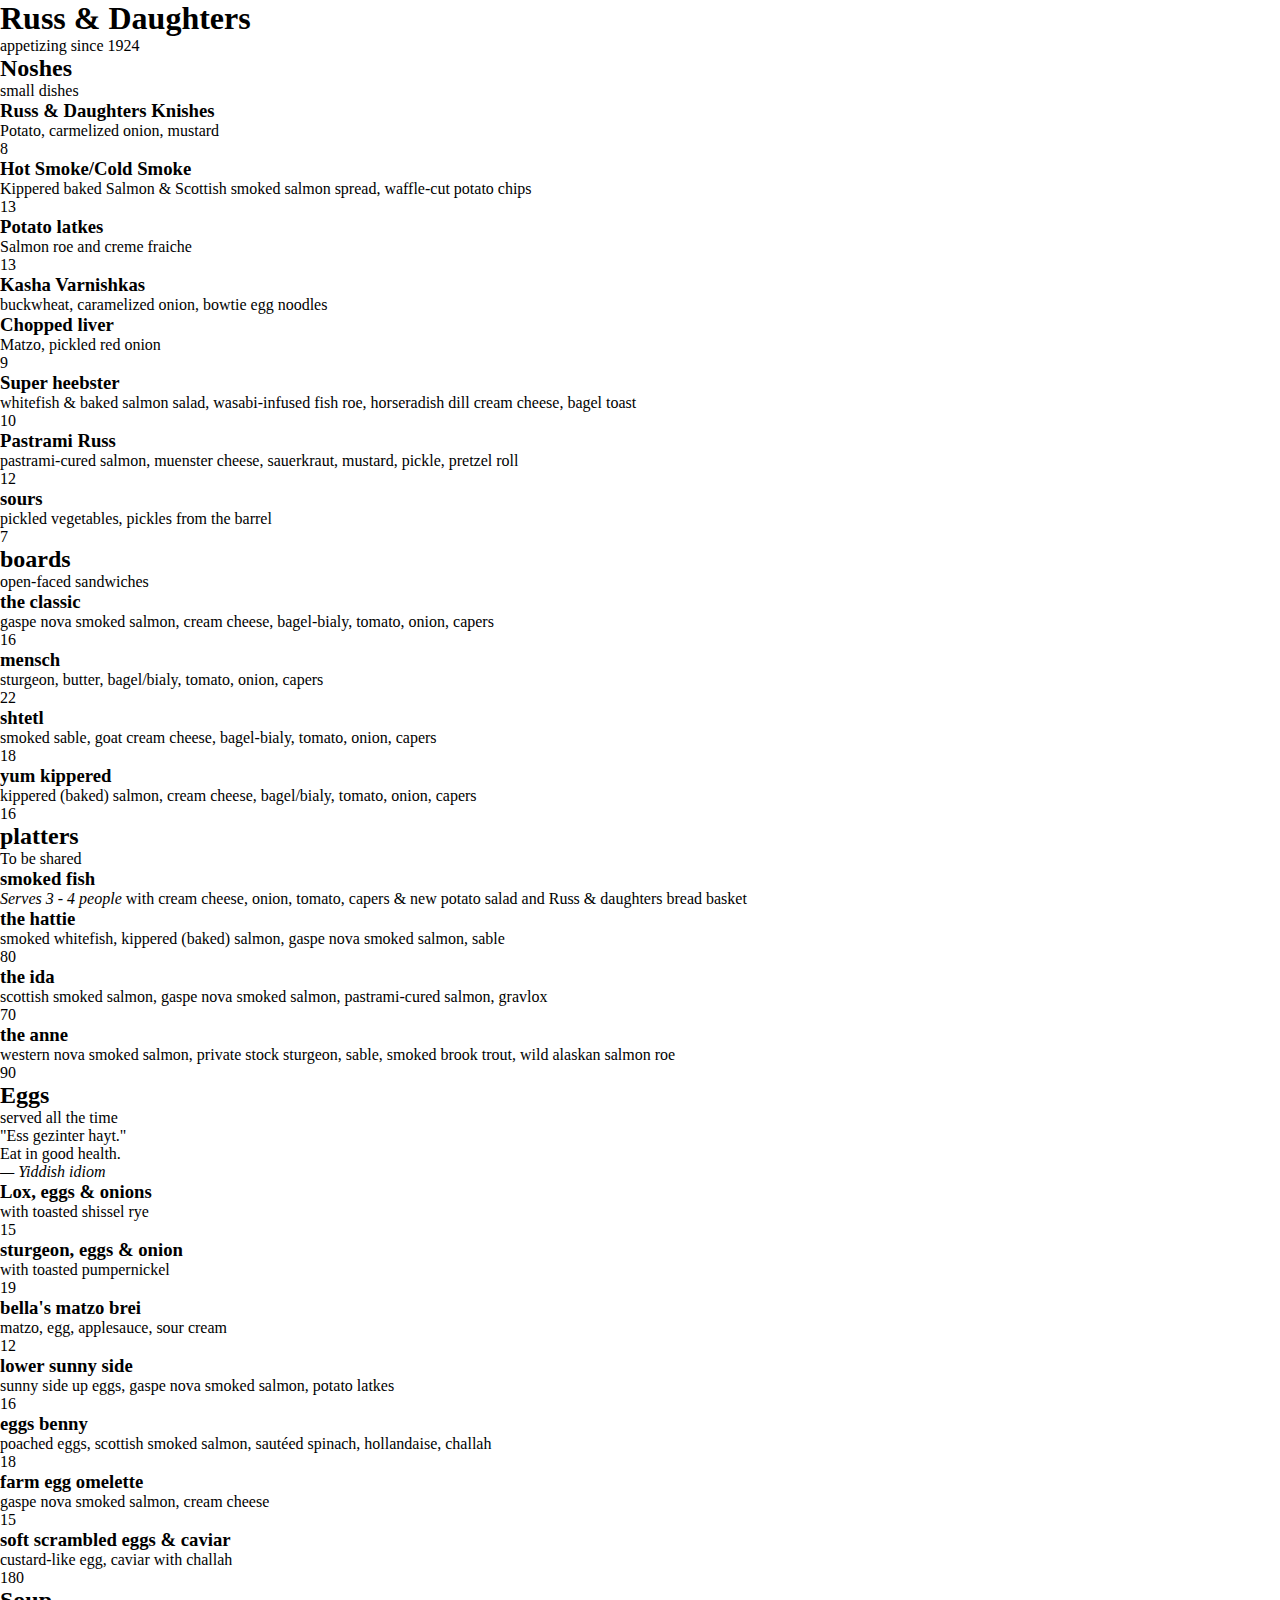
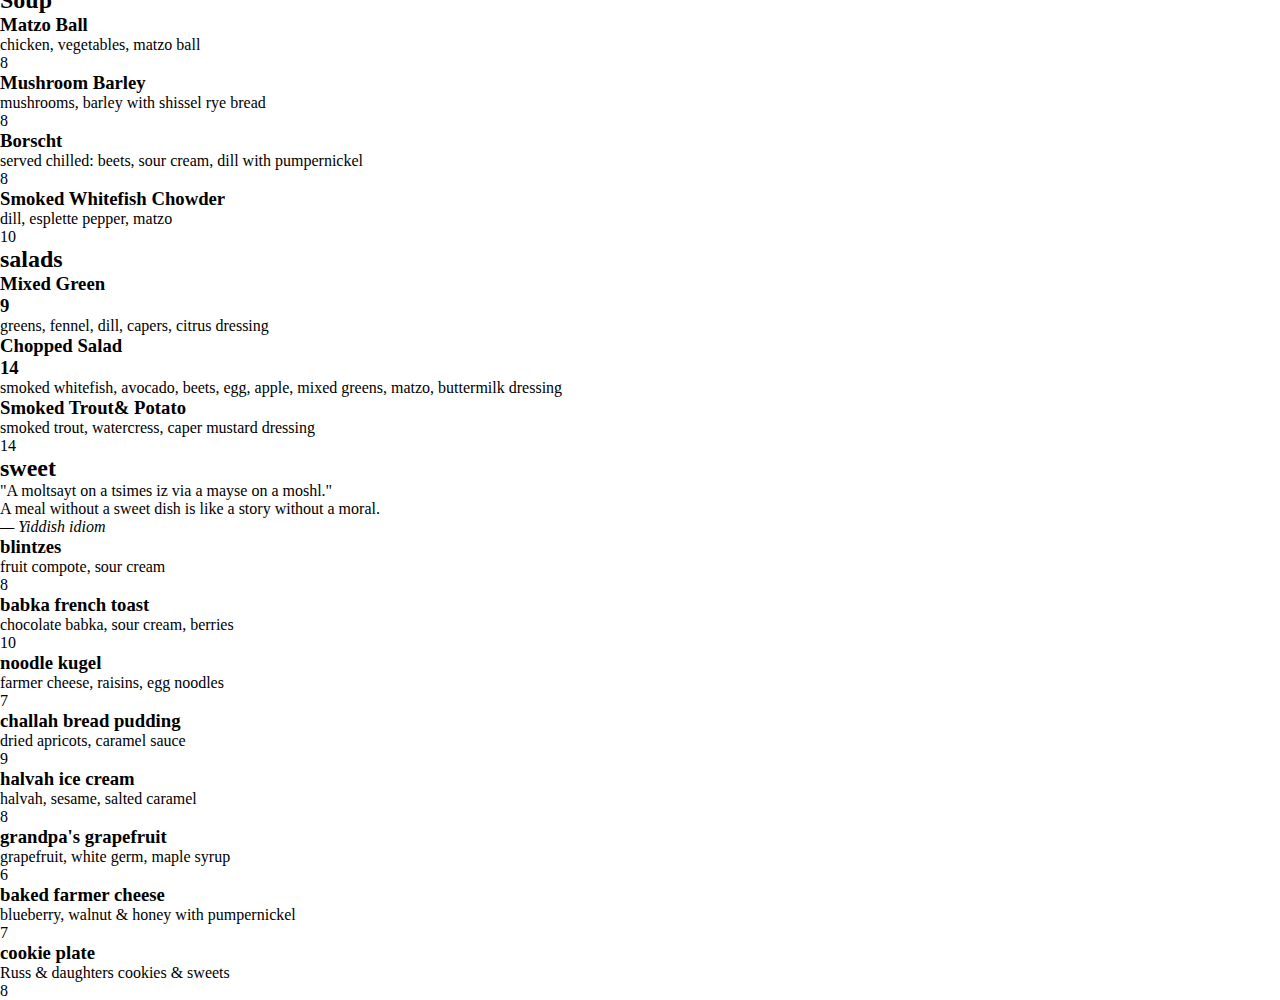
==== menu.html @ 0f9d90a4 "eindopdracht - startingpoint" ====
<!DOCTYPE html>
<html>
<head>
	<meta charset="utf-8" />
	<title>Russ Daughters - Menu</title>
	<meta name="viewport" content="width=device-width, initial-scale=1">
	<!-- SUGGESTIONS FOR STYLING
	https://duckduckgo.com/?q=beautiful+restaurant+menus&t=ffab&iax=images&ia=images
	-->
	<link rel="stylesheet" href="style.css">
</head>
<body>

<header>
	<h1><span>Russ</span> <span>&</span> <span>Daughters</span></h1>
  <p>appetizing since 1924</p>
  
</header>

<main>

<section>
	<header>
		<h2>Noshes</h2>
		<p>small dishes</p>
	</header>

	<article>
		<h3>Russ &amp;  Daughters Knishes</h3>
		<p>Potato, carmelized onion, mustard</p>
		<div>8</div> <!-- price -->
	</article>

	<article>
		<h3>Hot Smoke/Cold Smoke</h3>
		<p>Kippered baked Salmon &amp; Scottish smoked salmon spread, waffle-cut potato chips</p>
		<div>13</div>
	</article>

	<article>
		<h3>Potato latkes</h3>
		<p>Salmon roe and creme fraiche</p>
		<div>13</div>
	</article>

	<article>
		<h3>Kasha Varnishkas</h3>
		<p>buckwheat, caramelized onion, bowtie egg noodles</p>
	</article>

	<article>
		<h3>Chopped liver</h3>
		<p>Matzo, pickled red onion</p>
		<div>9</div>
	</article>

	<article>
		<h3>Super heebster</h3>
		<p>whitefish &amp; baked salmon salad, wasabi-infused fish roe, horseradish dill cream cheese, bagel toast</p>
		<div>10</div>
	</article>

	<article>
		<h3>Pastrami Russ</h3>
		<p>pastrami-cured salmon, muenster cheese, sauerkraut, mustard, pickle, pretzel roll</p>
		<div>12</div>
	</article>

	<article>
		<h3>sours</h3>
		<p>pickled vegetables, pickles from the barrel</p>
		<div>7</div>
	</article>
</section>


<section>
	<header>
		<h2>boards</h2>
		<p>open-faced sandwiches</p>
	</header>

	<article>
		<h3>the classic</h3>
		<p>gaspe nova smoked salmon, cream cheese, bagel-bialy, tomato, onion, capers</p>
		<div>16</div>
	</article>

	<article>
		<h3>mensch</h3>
		<p>sturgeon, butter, bagel/bialy, tomato, onion, capers</p>
		<div>22</div>
	</article>

	<article>
		<h3>shtetl</h3>
		<p>smoked sable, goat cream cheese, bagel-bialy, tomato, onion, capers</p>
		<div>18</div>
	</article>

	<article>
		<h3>yum kippered</h3>
		<p>kippered (baked) salmon, cream cheese, bagel/bialy, tomato, onion, capers</p>
		<div>16</div>
	</article>
</section>


<section>

	<header>
		<h2>platters</h2>
		<p>To be shared</p>
	</header>

	<article>
		<h3>smoked fish</h3>
		<p><em>Serves 3 - 4 people</em> with cream cheese, onion, tomato, capers &amp; new potato salad and Russ &amp; daughters bread basket</p>
	</article>

	<article>
		<h3>the hattie</h3>
		<p>smoked whitefish, kippered (baked) salmon, gaspe nova smoked salmon, sable</p>
		<div>80</div>
	</article>

	<article>
		<h3>the ida</h3>
		<p>scottish smoked salmon, gaspe nova smoked salmon, pastrami-cured salmon, gravlox</p>
		<div>70</div>
	</article>

	<article>
		<h3>the anne</h3>
		<p>western nova smoked salmon, private stock sturgeon, sable, smoked brook trout, wild alaskan salmon roe</p>
		<div>90</div>
	</article>

</section>


<section>

	<header>
		<h2>Eggs</h2>
		<p>served all the time</p>
	</header>

	<blockquote>
		<p>"Ess gezinter hayt."</p>
		<p>Eat in good health.</p>
		<cite>— Yiddish idiom</cite>
	</blockquote>

	<article>
		<h3>Lox, eggs &amp; onions</h3>
		<p>with toasted shissel rye</p>
		<div>15</div>
	</article>

	<article>
		<h3>sturgeon, eggs &amp; onion</h3>
		<p>with toasted pumpernickel</p>
		<div>19</div>
	</article>

	<article>
		<h3>bella's matzo brei</h3>
		<p>matzo, egg, applesauce, sour cream</p>
		<div>12</div>
	</article>

	<article>
		<h3>lower sunny side</h3>
		<p>sunny side up eggs, gaspe nova smoked salmon, potato latkes</p>
		<div>16</div>
	</article>

	<article>
		<h3>eggs benny</h3>
		<p>poached eggs, scottish smoked salmon, sautéed spinach, hollandaise, challah</p>
		<div>18</div>
	</article>

	<article>
		<h3>farm egg omelette</h3>
		<p>gaspe nova smoked salmon, cream cheese</p>
		<div>15</div>
	</article>

	<article>
		<h3>soft scrambled eggs &amp; caviar</h3>
		<p>custard-like egg, caviar with challah</p>
		<div>180</div>
	</article>

</section>


<section>
	<h2>Soup</h2>

	<article>
		<h3>Matzo Ball</h3>
		<p>chicken, vegetables, matzo ball</p>
		<div>8</div>
	</article>

	<article>
		<h3>Mushroom Barley</h3>
		<p>mushrooms, barley with shissel rye bread</p>
		<div>8</div>
	</article>

	<article>
		<h3>Borscht</h3>
		<p>served chilled: beets, sour cream, dill with pumpernickel</p>
		<div>8</div>
	</article>
	
	<article>
		<h3>Smoked Whitefish Chowder</h3>
		<p>dill, esplette pepper, matzo</p>
		<div>10</div>
	</article>

</section>

	<h2>salads</h2>

	<article>
		<h3>Mixed Green<div>9</div></h3>
		<p>greens, fennel, dill, capers, citrus dressing</p>
	</article>

	<article>
		<h3>Chopped Salad<div>14</div></h3>
		<p>smoked whitefish, avocado, beets, egg, apple, mixed greens, matzo, buttermilk dressing</p>
	</article>

	<article>
		<h3>Smoked Trout& Potato</h3>
		<p>smoked trout, watercress, caper mustard dressing</p>
		<div>14</div>
	</article>

</section>


<section>
	<h2>sweet</h2>

	<blockquote>
		<p>"A moltsayt on a tsimes iz via a mayse on a moshl."</p>
		<p>A meal without a sweet dish is like a story without a moral.</p>
		<cite>— Yiddish idiom</cite>
	</blockquote>


	<article>
		<h3>blintzes</h3>
		<p>fruit compote, sour cream</p>
		<div>8</div>
	</article>

	<article>
		<h3>babka french toast</h3>
		<p>chocolate babka, sour cream, berries</p>
		<div>10</div>
	</article>

	<article>
		<h3>noodle kugel</h3>
		<p>farmer cheese, raisins, egg noodles</p>
		<div>7</div>
	</article>

	<article>
		<h3>challah bread pudding</h3>
		<p>dried apricots, caramel sauce</p>
		<div>9</div>
	</article>

	<article>
		<h3>halvah ice cream</h3>
		<p>halvah, sesame, salted caramel</p>
		<div>8</div>
	</article>

	<article>
		<h3>grandpa's grapefruit</h3>
		<p>grapefruit, white germ, maple syrup</p>
		<div>6</div>
	</article>

	<article>
		<h3>baked farmer cheese</h3>
		<p>blueberry, walnut &amp; honey with pumpernickel</p>
		<div>7</div>
	</article>

	<article>
		<h3>cookie plate</h3>
		<p>Russ &amp; daughters cookies &amp; sweets</p>
		<div>8</div>
	</article>

</section>

</main>

<!-- HTML taken and adjusted from https://codepen.io/julesforrest/pen/VqXvgQ -->

</body>
</html>
---- style.css ----
*{
    margin: 0;
}
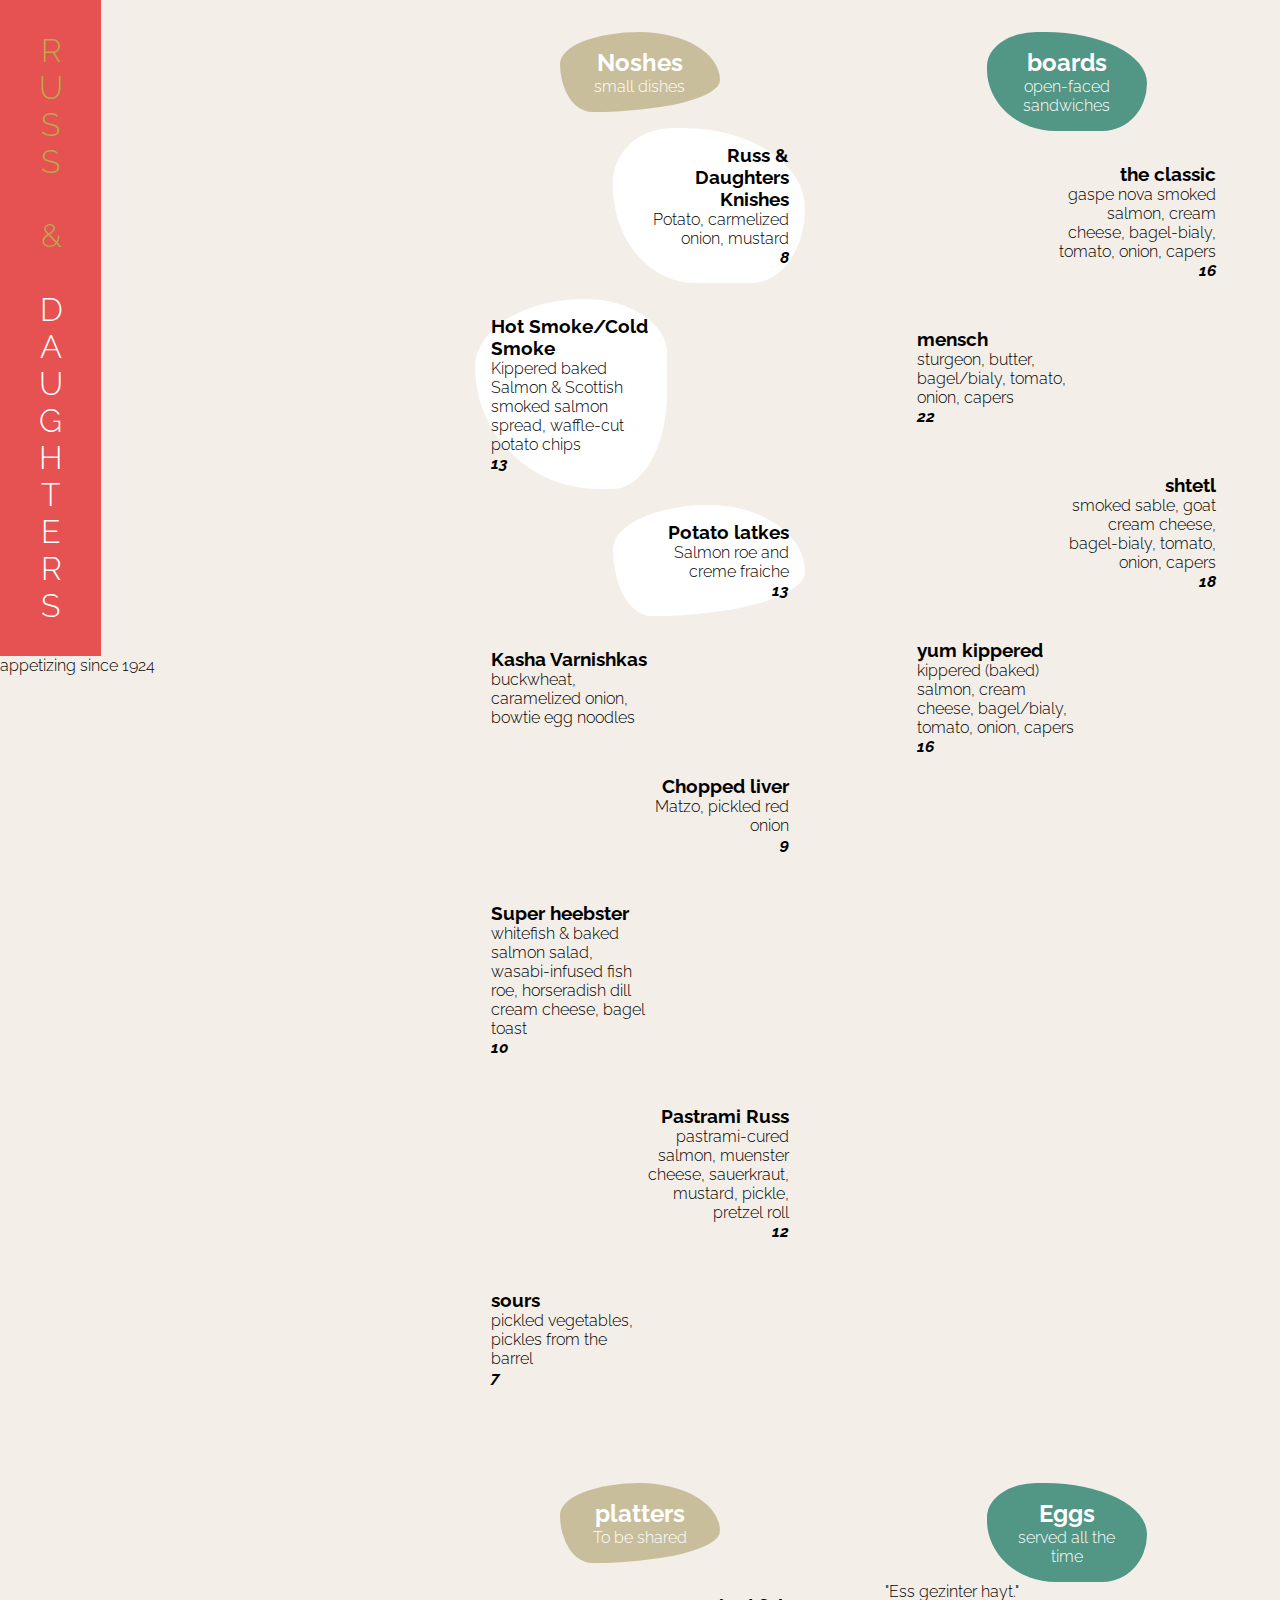
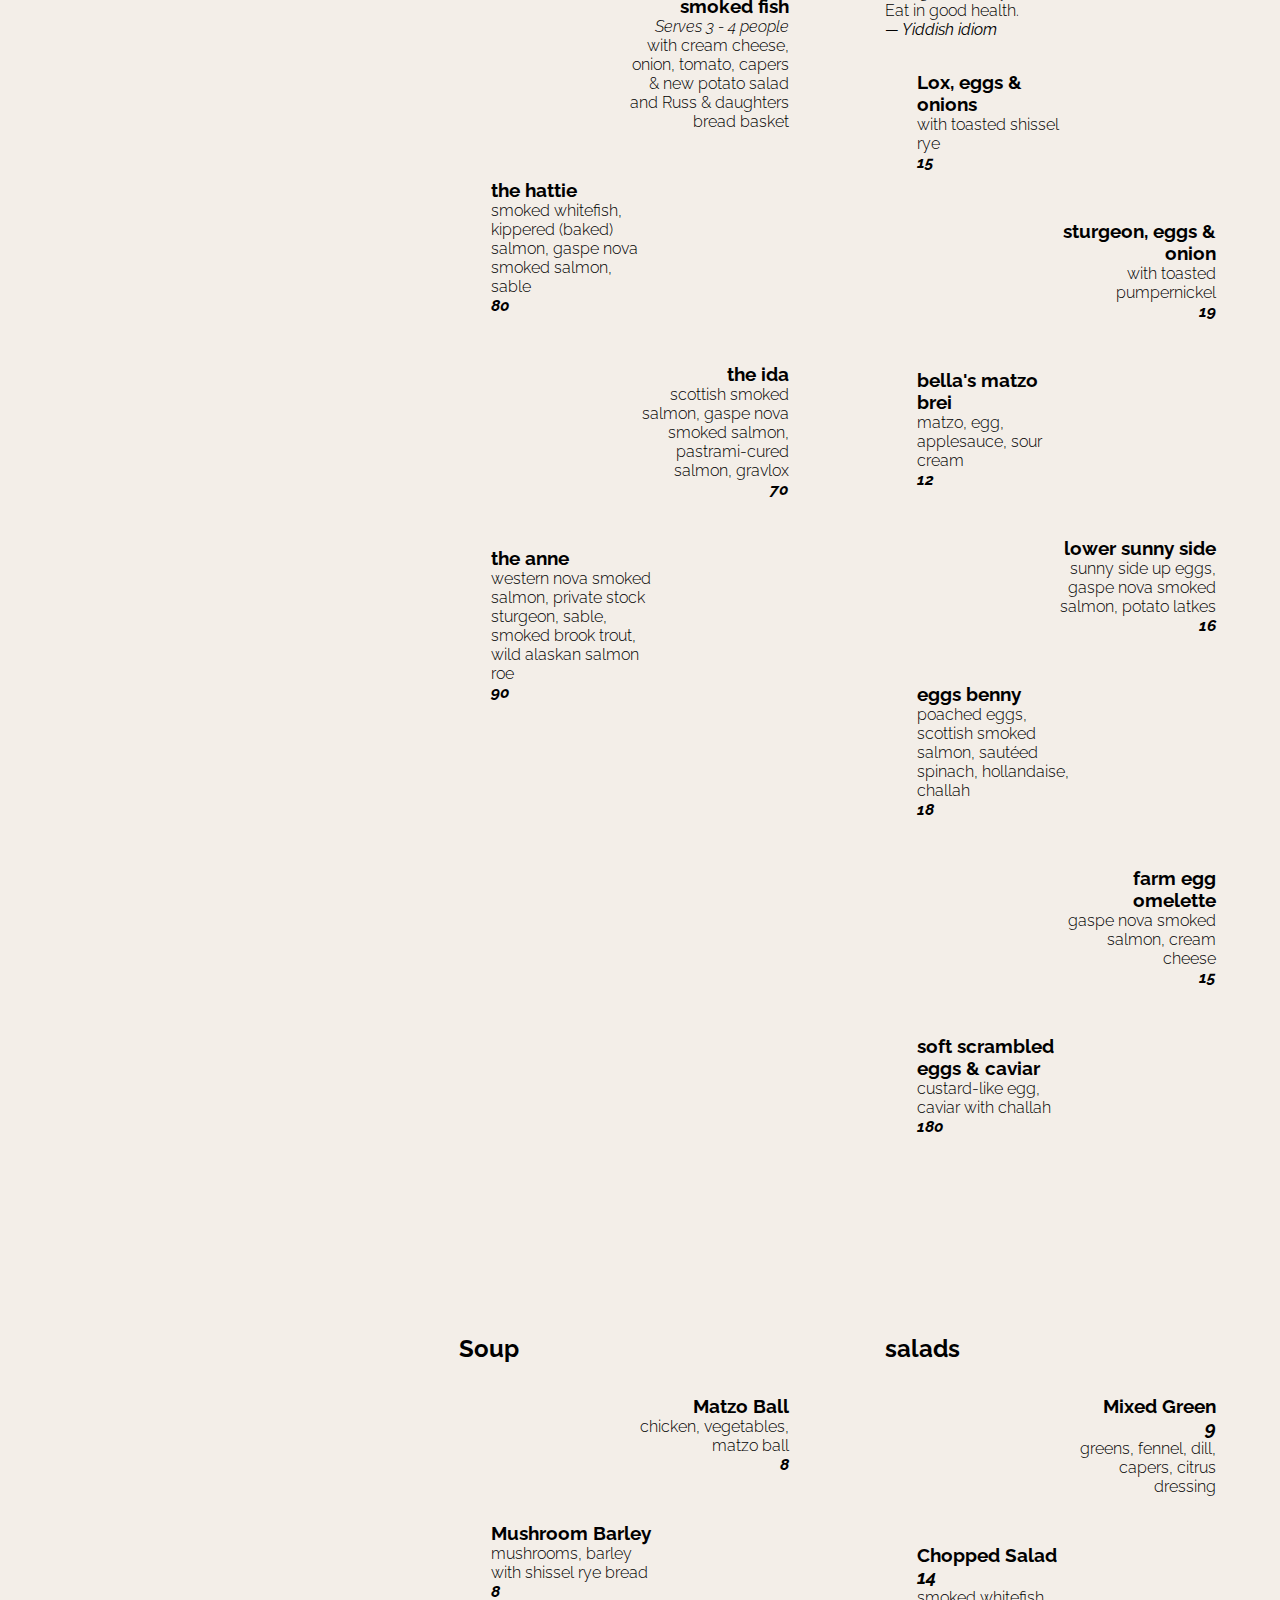
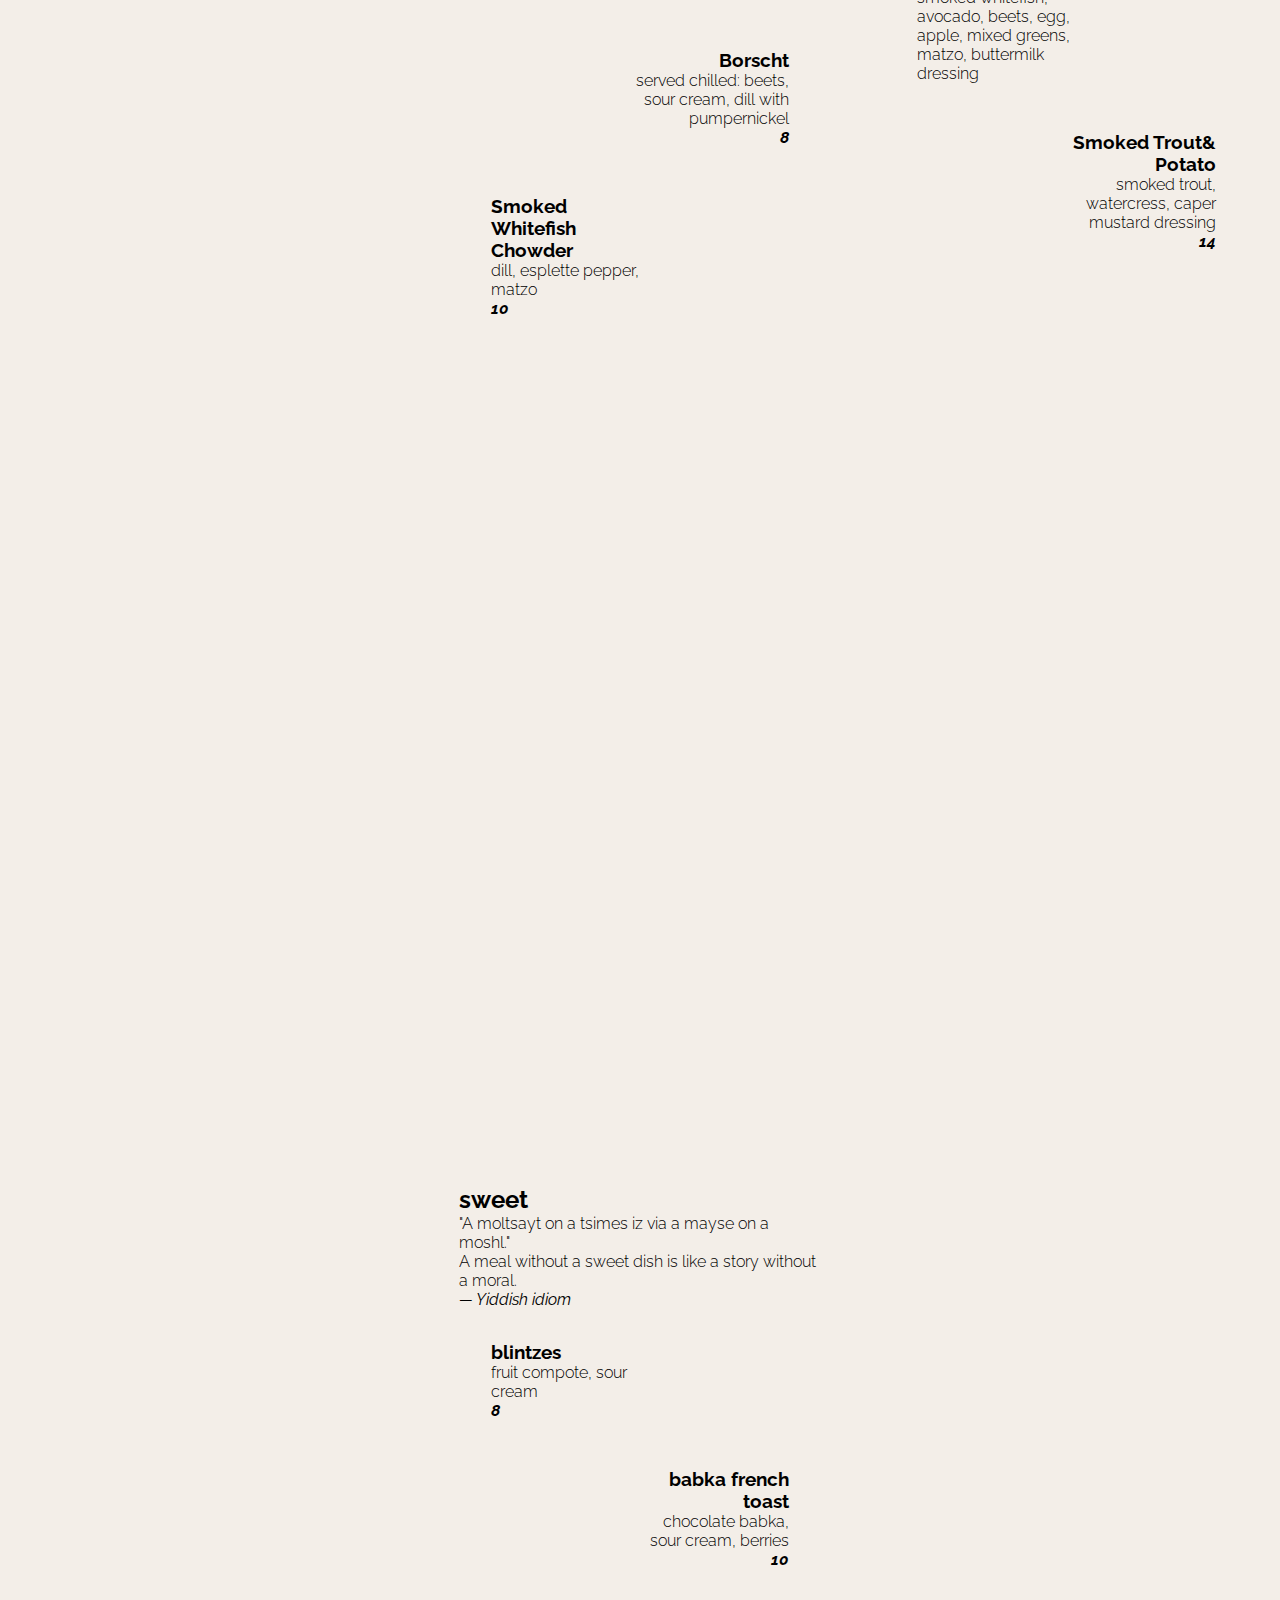
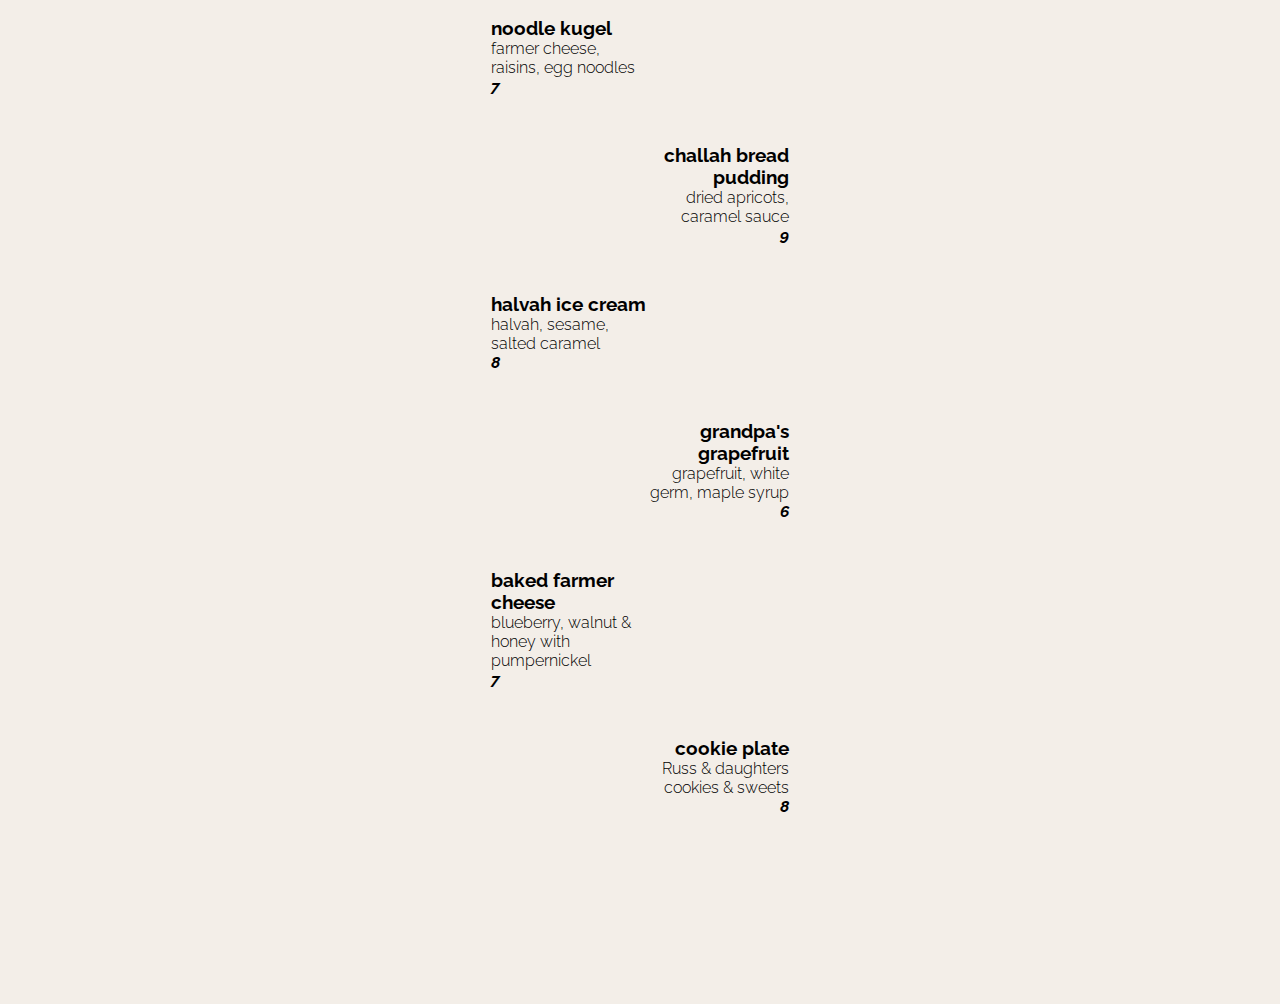
==== commit 6d863cd3: "blobs" ====
--- a/menu.html
+++ b/menu.html
@@ -8,16 +8,16 @@
 	https://duckduckgo.com/?q=beautiful+restaurant+menus&t=ffab&iax=images&ia=images
 	-->
 	<link rel="stylesheet" href="style.css">
+	<link rel="preconnect" href="https://fonts.gstatic.com">
+	<link href="https://fonts.googleapis.com/css2?family=Raleway:ital,wght@0,300;0,400;0,600;1,300&display=swap" rel="stylesheet">	
 </head>
 <body>
 
-<header>
-	<h1><span>Russ</span> <span>&</span> <span>Daughters</span></h1>
-  <p>appetizing since 1924</p>
-  
-</header>
-
-<main>
+	<header>
+		<h1><span>Russ</span> <span>&</span> <span>Daughters</span></h1>
+		  <p>appetizing since 1924</p>
+	  
+	</header>
 
 <section>
 	<header>
@@ -226,6 +226,7 @@
 
 </section>
 
+<section>
 	<h2>salads</h2>
 
 	<article>
@@ -307,8 +308,6 @@
 
 </section>
 
-</main>
-
 <!-- HTML taken and adjusted from https://codepen.io/julesforrest/pen/VqXvgQ -->
 
 </body>
--- a/style.css
+++ b/style.css
@@ -1,3 +1,135 @@
+
 *{
     margin: 0;
-}+}
+
+/* --------- FONTS, TEXT --------- */
+
+body{
+    font-family: 'Raleway', sans-serif;
+    background-color: rgb(243, 238, 232);
+    /* margin: 1em;
+    border: 1px solid rgb(105, 92, 75); */
+    position: relative;
+}
+
+h1 {
+    text-transform: uppercase;
+    background-color: rgb(230, 81, 81);
+    /* source: https://developer.mozilla.org/en-US/docs/Web/CSS/text-orientation*/
+    writing-mode: vertical-lr; /* */
+    text-orientation: upright;
+    padding: 1em;
+    color: white;
+    font-weight: 300;
+}
+
+header h1 span:not(:nth-child(3)){
+    color: rgb(185, 169, 75);
+}
+
+p, div{
+    font-weight: 300;
+}
+
+div{
+    font-style: italic;
+    font-weight: 700;
+}
+
+/* --------- LAYOUT --------- */
+
+/* grid */
+body{
+ display: grid;
+grid-template-columns: repeat(3, 1fr);
+grid-template-rows: repeat(4, 1fr);
+}
+
+body header{
+    grid-area: span 4;
+    /* grid-column-start: 2; */
+}
+
+article{
+    width: 10em;
+    margin: 1em;
+    padding: 1em;
+}
+
+section{
+    margin: 2em;
+    position: relative;
+}
+
+section article {
+    margin: 2em;
+    text-align: right;
+    margin: 1em 1em 1em auto;
+}
+
+section article:nth-child(odd){
+    text-align: left;
+    margin: 1em
+}
+
+/* --------- de BLOB/vormpjes --------- */
+
+/* blob headers */
+
+section:nth-child(odd) header  {
+    background-color: rgb(82, 150, 133);
+    color: white;
+    border-radius: 45% 92% 40% 62% / 50% 75% 70% 90%;
+    width: 8em;
+    padding: 1em;
+    margin: 0 auto;
+    text-align: center;
+}
+
+section:nth-child(even) header  {
+    color: white;
+    background-color: rgb(201, 190, 155);
+    border-radius: 50% 50% 80% 20% / 40% 60% 40% 60%;
+    width: 8em;
+    padding: 1em;
+    text-align: center;
+    margin: 0 auto;
+
+}
+
+/* -- ::after -- */
+/* section:nth-child(3) header::after  {
+    content: "";
+    position: absolute;
+    background-color: darkgreen;
+    width: 8em;
+    height: 8em;
+    background-image: linear-gradient(circle, );
+
+} */
+
+/* blob background dishes*/
+
+ section:first-of-type article:nth-child(2){
+    background-color:white;
+    /* color: white; */
+    border-radius: 45% 92% 40% 62% / 50% 75% 70% 90%;
+  }
+
+  section:first-of-type article:nth-child(3){
+    background-color:white;
+    /* color: white; */
+    border-radius: 80% 60% 40% 90% / 50% 40% 70% 90%;
+  }
+
+  section:first-of-type article:nth-child(4){
+    /* color: white; */
+    background-color:white;
+    border-radius: 50% 50% 80% 20% / 40% 60% 40% 60%;
+  }
+
+
+
+
+
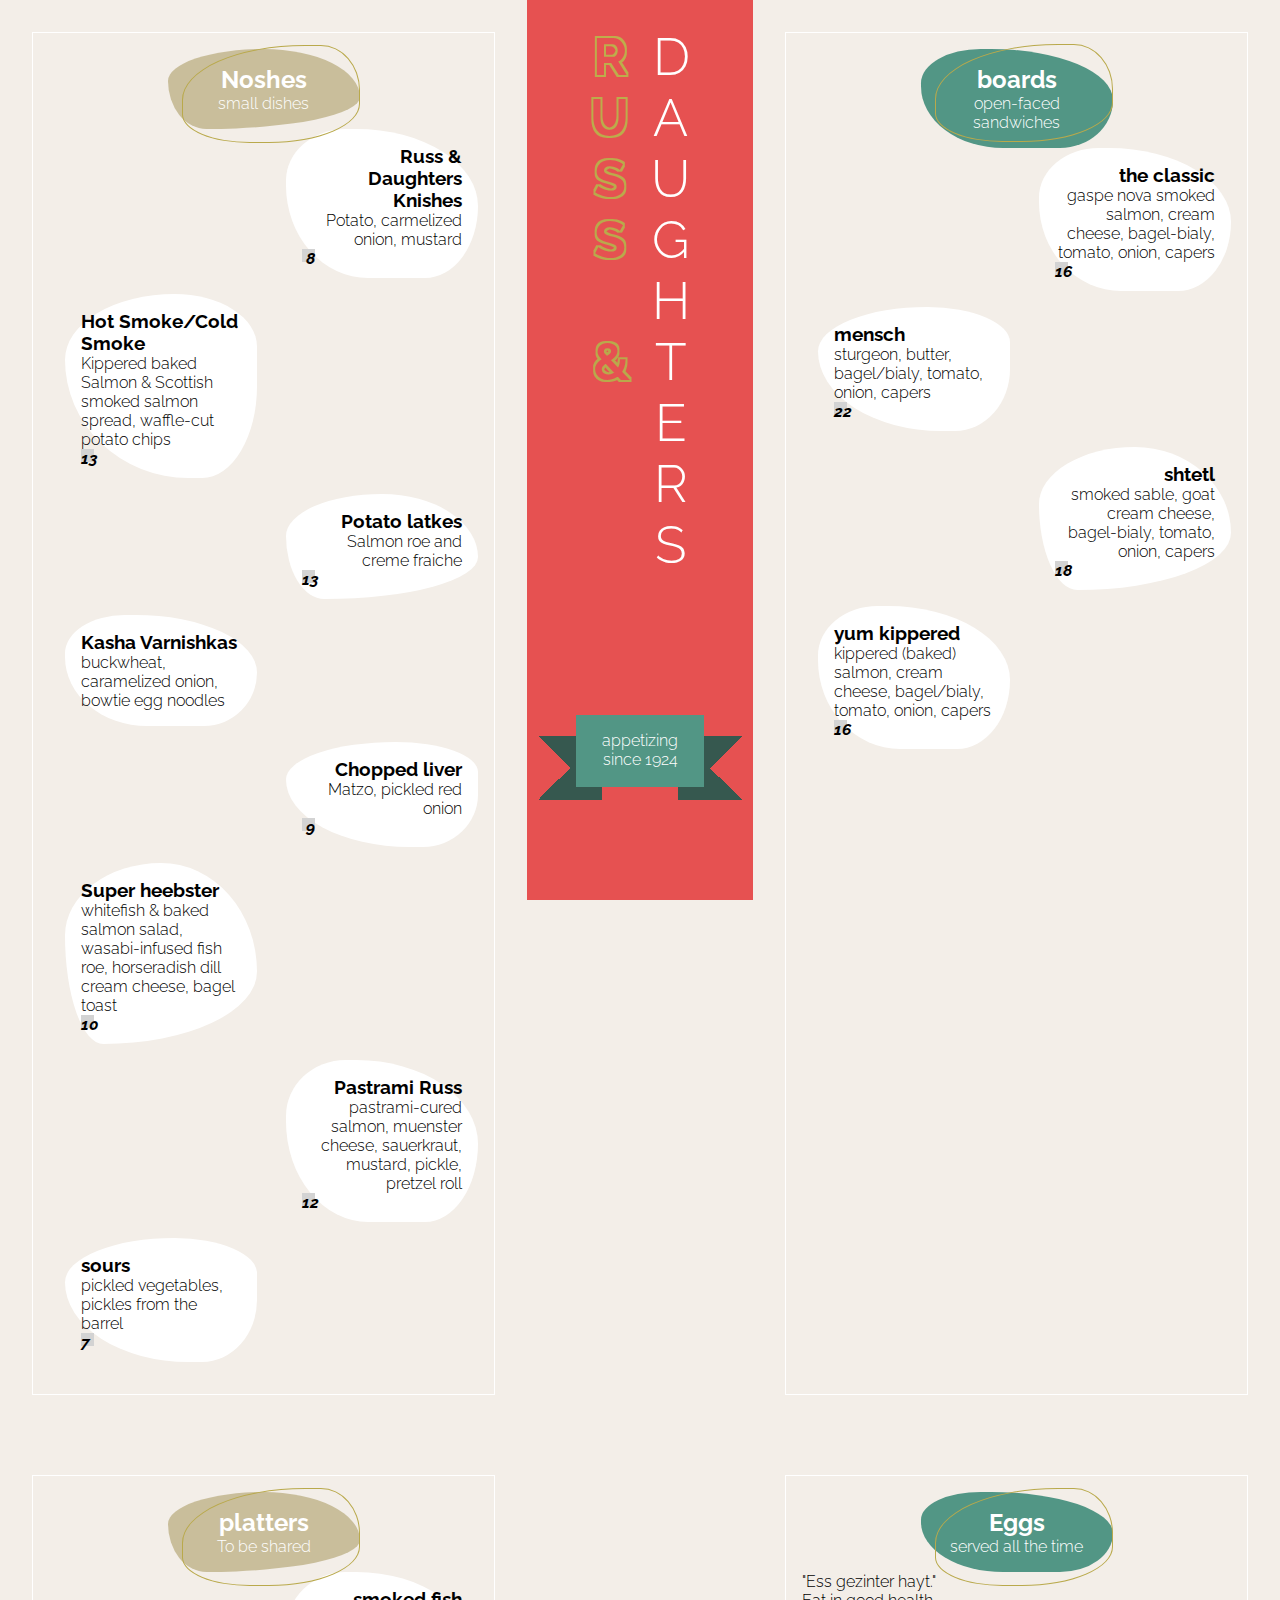
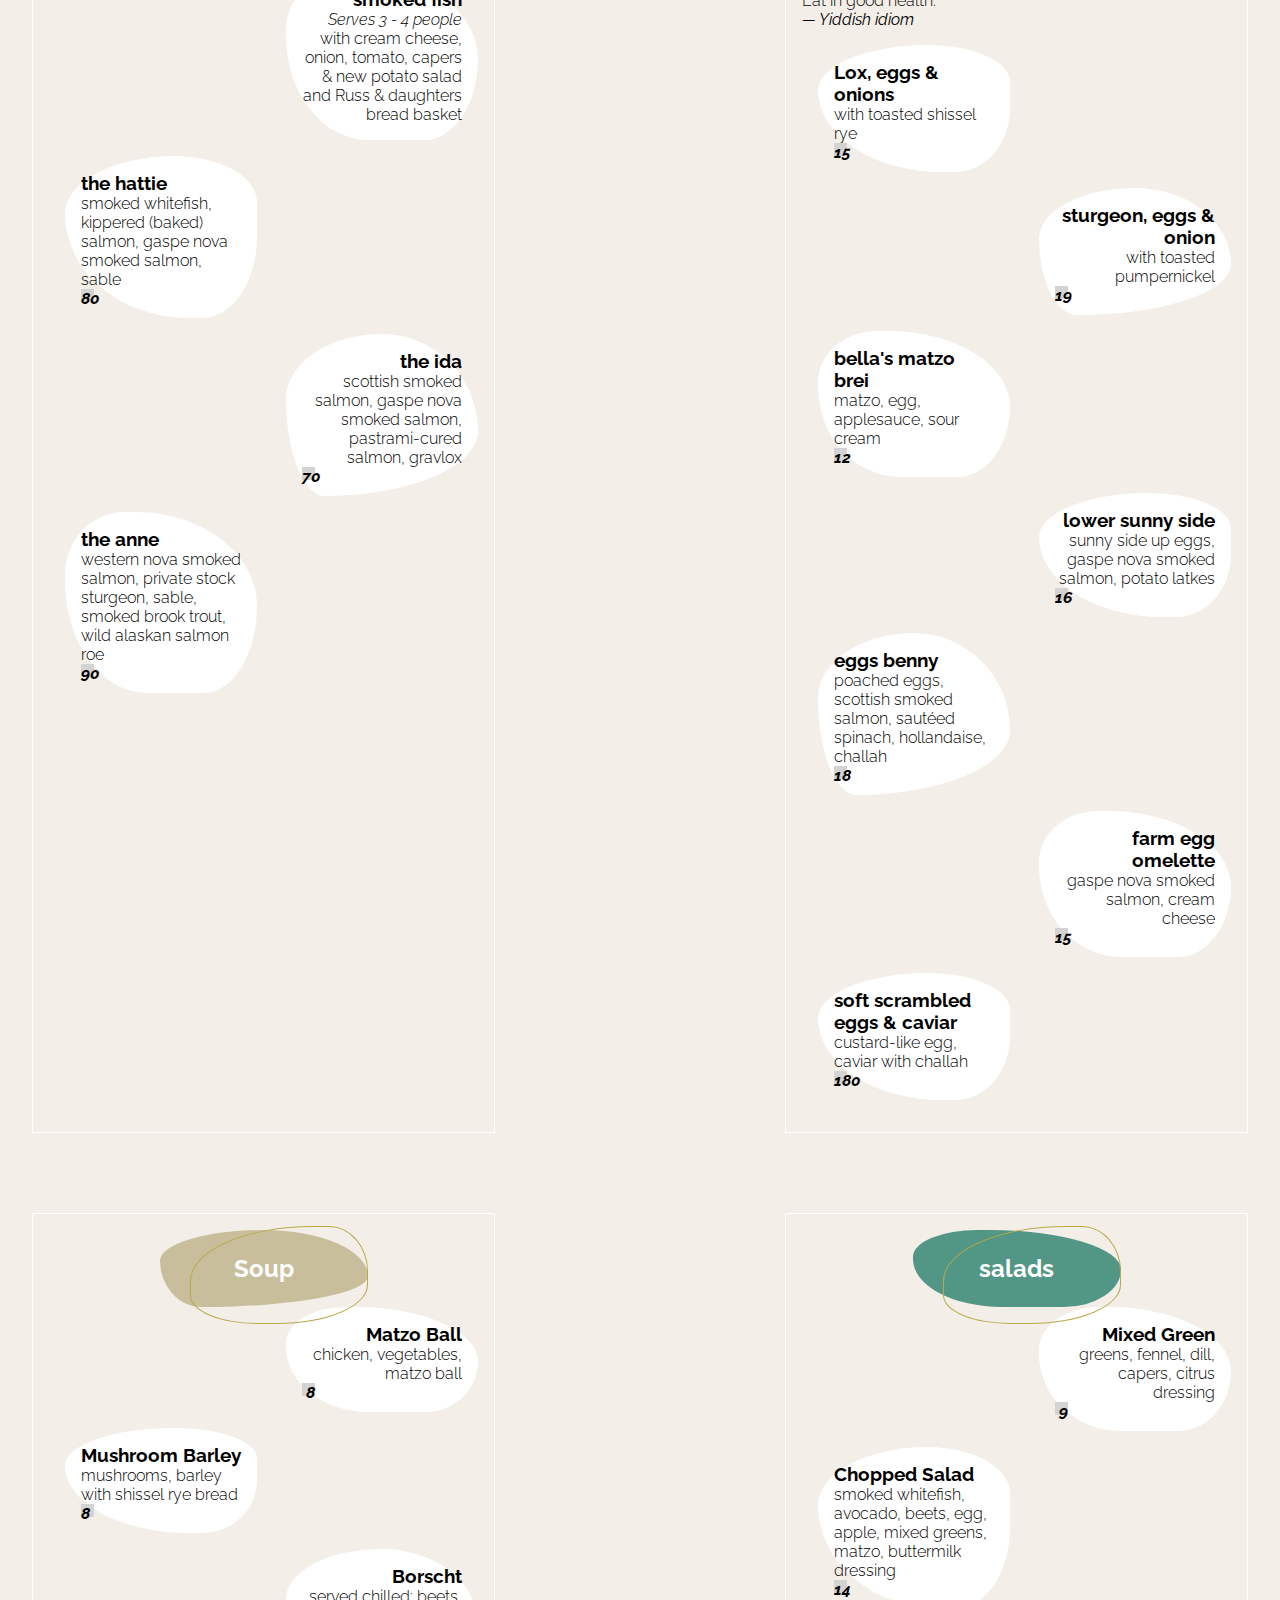
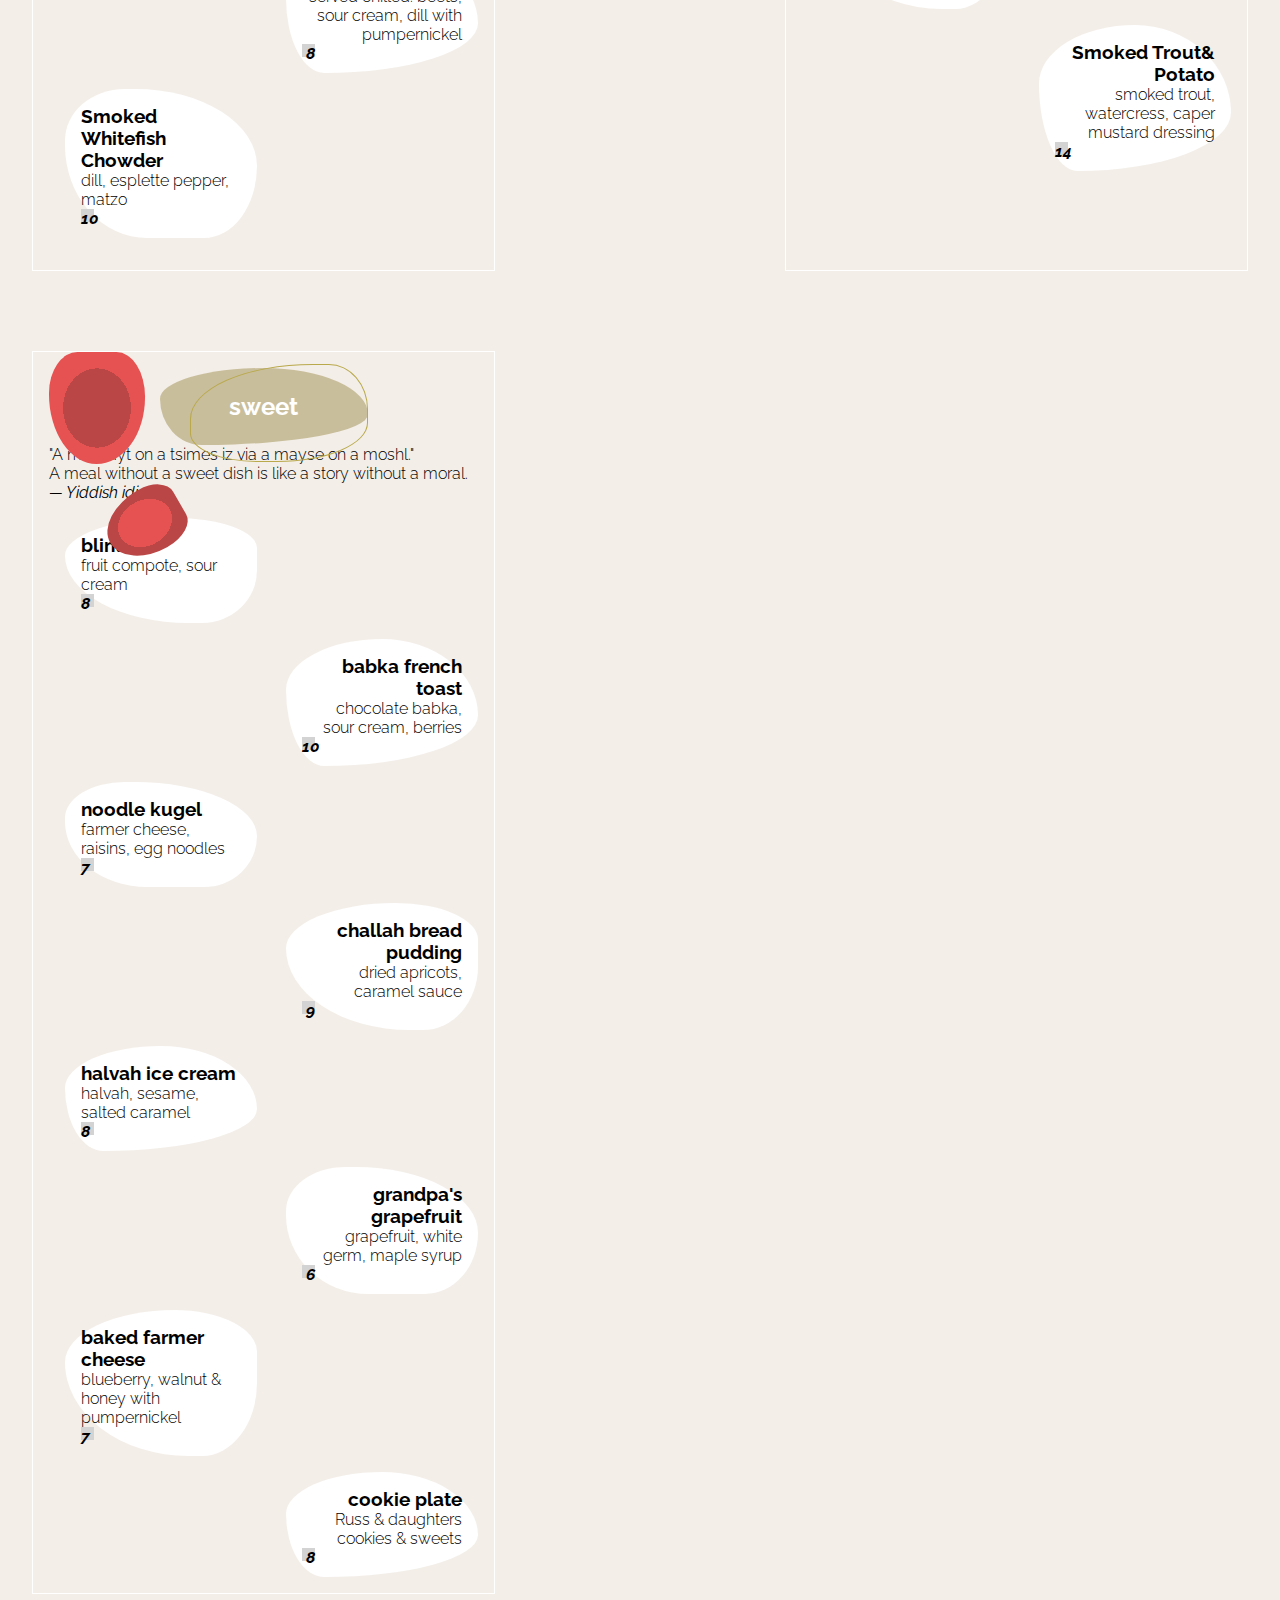
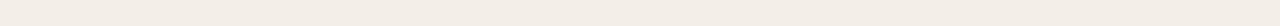
==== commit 18570929: "17 feb version" ====
--- a/menu.html
+++ b/menu.html
@@ -14,7 +14,26 @@
 <body>
 
 	<header>
-		<h1><span>Russ</span> <span>&</span> <span>Daughters</span></h1>
+		<h1>
+			<span>Russ</span> 
+			<span>&</span> 
+			<svg>
+				<defs>
+					<filter id="outline-text">
+						<!-- feMorphology: om svg te vergroten of te verkleinen, in dit geval met 3 vergroot-->
+						<!-- SourceGraphic: source waarop filter wordt toegepast, bijvoorbeeld de span met 'Russ' -->
+						<feMorphology in="SourceGraphic" operator="dilate" radius="1.8" result="dilated"/>
+							<!-- more info: https://developer.mozilla.org/en-US/docs/Web/SVG/Element/feMorphology -->
+						<!-- feComposite: net zoals bij illustrator pathfinder, kan je het snijden-->
+						<!-- in="dilated": result van feMorphology in de composite-->
+						<feComposite in="dilated" in2="SourceGraphic" operator="out"/>
+					</filter>
+				</defs>
+			</svg>
+
+			<span>Daughters</span>
+		</h1>
+
 		  <p>appetizing since 1924</p>
 	  
 	</header>
@@ -230,13 +249,15 @@
 	<h2>salads</h2>
 
 	<article>
-		<h3>Mixed Green<div>9</div></h3>
+		<h3>Mixed Green</h3>
 		<p>greens, fennel, dill, capers, citrus dressing</p>
-	</article>
-
-	<article>
-		<h3>Chopped Salad<div>14</div></h3>
+		<div>9</div>
+	</article>
+
+	<article>
+		<h3>Chopped Salad</h3>
 		<p>smoked whitefish, avocado, beets, egg, apple, mixed greens, matzo, buttermilk dressing</p>
+		<div>14</div>
 	</article>
 
 	<article>
@@ -308,6 +329,8 @@
 
 </section>
 
+<div></div>
+
 <!-- HTML taken and adjusted from https://codepen.io/julesforrest/pen/VqXvgQ -->
 
 </body>
--- a/style.css
+++ b/style.css
@@ -3,133 +3,316 @@
     margin: 0;
 }
 
+/* CUSTOM PROPERTIES */
+
+:root{
+
+    /* lettertype dikte */
+    --bold: 700;
+    --regular: 400;
+    --light: 300;
+
+    /* kleur */
+    --text-and-background: white;
+    --prime-color-red: rgb(230, 81, 81);
+    --prime-color-blue: rgb(82, 150, 133);
+    --prime-color-beige: rgb(201, 190, 155);
+    --gold: #b9a94b;
+    --background: rgb(243, 238, 232);
+}
+
 /* --------- FONTS, TEXT --------- */
 
 body{
     font-family: 'Raleway', sans-serif;
-    background-color: rgb(243, 238, 232);
-    /* margin: 1em;
-    border: 1px solid rgb(105, 92, 75); */
-    position: relative;
-}
-
-h1 {
-    text-transform: uppercase;
-    background-color: rgb(230, 81, 81);
-    /* source: https://developer.mozilla.org/en-US/docs/Web/CSS/text-orientation*/
-    writing-mode: vertical-lr; /* */
-    text-orientation: upright;
-    padding: 1em;
-    color: white;
-    font-weight: 300;
-}
-
-header h1 span:not(:nth-child(3)){
-    color: rgb(185, 169, 75);
+    background-color: var(--background);
 }
 
 p, div{
-    font-weight: 300;
+    font-weight: var(--light);
 }
 
 div{
     font-style: italic;
-    font-weight: 700;
+    font-weight: var(--bold);
 }
 
 /* --------- LAYOUT --------- */
 
-/* grid */
+/* -- grid -- */
 body{
- display: grid;
-grid-template-columns: repeat(3, 1fr);
-grid-template-rows: repeat(4, 1fr);
-}
-
-body header{
-    grid-area: span 4;
-    /* grid-column-start: 2; */
-}
-
-article{
-    width: 10em;
-    margin: 1em;
+    display: grid;
+    grid-template-columns: 1fr 0fr 1fr;
+    grid-template-rows: repeat(4, 0fr);
+    row-gap: 1em;
+   }
+   
+   body > header{
+       grid-area: 1 / 2 / 4 / 2; /* grid-row-start / grid-column-start / grid-row-end / grid-column-end */
+       height: 100vh;
+       background-color: var(--prime-color-red);
+       
+       position: sticky;
+       top: 0;
+       z-index: 1;
+   }
+   
+   /* basics */
+   
+   article{
+        width: 10em;
+       margin: 1em;
+       padding: 1em;
+   }
+   
+   section{
+       margin: 2em;
+       padding: 1em;
+       position: relative;
+       border: 1px solid white;
+   }
+   
+   section header, section > h2{
+       width: 10rem;
+       padding: 1em;
+       margin: 0 auto;
+       text-align: center;
+   }
+   
+   /* the dishes article positions */
+   
+   section article {
+       text-align: right;
+       margin: 0em 0em 0em auto;
+   }
+   
+   section article:nth-child(odd){
+       text-align: left;
+       margin: 1em;
+   }
+
+   section article div:last-of-type {
+    width: 13px;
+    height: 13px;
+    background-color: lightgrey;
+}
+
+/* -- RUSS& DAUGHTERS HEADER -- */
+
+body > header {
+    align-items: center;
+    display: grid;
+    grid-template-rows: repeat(2, 1fr);
+    justify-items: center;
+    /* padding: 0em 4em; */
+
+}
+
+h1 {
+    color: white;
+    font-weight: var(--light);
+    font-size: 52px;
+    text-transform: uppercase;
+    margin: .5em 1em;
+    
+    /* source: https://developer.mozilla.org/en-US/docs/Web/CSS/text-orientation*/
+    writing-mode: vertical-lr; 
+    text-orientation: upright;
+}
+
+body > header p{
+    text-align: center;
+    background-color:var(--prime-color-blue);
+    color: white;
     padding: 1em;
-}
-
-section{
-    margin: 2em;
+    margin: 0 auto;
+    width: 6rem;
+    height: 2.5rem;
     position: relative;
 }
 
-section article {
-    margin: 2em;
-    text-align: right;
-    margin: 1em 1em 1em auto;
-}
-
-section article:nth-child(odd){
-    text-align: left;
-    margin: 1em
-}
-
+header h1 span:not(:nth-child(4)){
+    /* 4th child because of the filter svg*/
+    color: var(--gold);
+    font-weight: var(--bold);
+}
+
+/*************************/
+/*************************/
+/* SVG FILTER MET OUTLINING TEXT*/
+
+svg{
+    /* anders is er een leeg vlak op de browser */
+    width: 0;
+    height: 0;
+}
+
+body > header h1 span:not(:nth-child(4)){
+    background-image: linear-gradient(45deg, rgba(185,169,75,1) 50%, rgba(238,215,71,1) 50%, rgba(185,169,75,1) 50%, rgba(238,215,71,1) 100%);
+    background-size: 200% 200%;
+    animation-name: golden-glow;
+    animation-duration: 1s;
+    animation-iteration-count: infinite;
+    animation-direction: alternate-reverse;
+
+    /* CUT OUT clipping: https://css-tricks.com/how-to-do-knockout-text/ */
+    background-attachment: fixed;
+    -webkit-text-fill-color: transparent;
+    -webkit-background-clip: text;
+
+    filter: url(#outline-text);
+}
+
+/*************************/
+/* ::before and ::after banner*/
+
+body > header p::before{
+    content: "";
+    position: absolute;
+    width: 4rem;
+    height: 4rem;
+    right: 80%;
+    top: 30%;
+    z-index: -1;
+    background-image: 
+    linear-gradient(to right top, transparent 50%, rgb(54, 88, 79) 50%),
+    linear-gradient(to right bottom, transparent 50%, rgb(54, 88, 79) 50%);
+}
+
+body > header p::after{
+    content: "";
+    position: absolute;
+    width: 4rem;
+    height: 4rem;
+    left: 80%;
+    top: 30%;
+    z-index: -1;
+    background-image: 
+    linear-gradient(to left top, transparent 50%, rgb(54, 88, 79) 50%),
+    linear-gradient(to left bottom, transparent 50%, rgb(54, 88, 79) 50%);
+}
+
+/**************************************************/
+/**************************************************/
+
+/* -------- ANIMATIONS -------- */
+
+/* RUSS title */
+
+
+@keyframes golden-glow {
+    0% {
+        background-position: left;
+    } 
+    100% {
+        background-position: right top;
+    }
+}
+
+
+/* header blobs */
+
+@keyframes blob-move-1 {
+    0% {
+      border-radius: 45% 92% 40% 62% / 50% 75% 70% 90%;
+    }
+
+    25% {
+      border-radius: 48% 37% 48% 32% / 41% 32% 61% 45% ;
+    }
+
+    50% {
+        background-color:  rgb(54, 88, 79);
+        border-radius: 80% 60% 40% 90% / 50% 40% 70% 90%;
+    }
+
+    75% {
+        border-radius: 48% 37% 48% 32% / 41% 32% 61% 45% ;
+    }
+
+    100% {
+        border-radius: 45% 92% 40% 62% / 50% 75% 70% 90%;
+    }
+}
+
+/****************************************/
 /* --------- de BLOB/vormpjes --------- */
 
-/* blob headers */
-
-section:nth-child(odd) header  {
-    background-color: rgb(82, 150, 133);
+/* -- blob headers -- */
+
+section:nth-child(odd) header, section:nth-child(odd) > h2  {
+    background-color: var( --prime-color-blue);
     color: white;
     border-radius: 45% 92% 40% 62% / 50% 75% 70% 90%;
-    width: 8em;
-    padding: 1em;
-    margin: 0 auto;
-    text-align: center;
-}
-
-section:nth-child(even) header  {
+    animation-name: blob-move-1;
+    animation-duration: 12s;
+    animation-iteration-count: infinite;
+    animation-timing-function: ease-in-out;
+    position: relative;
+}
+
+section:nth-child(even) header, section:nth-child(even) > h2   {
     color: white;
-    background-color: rgb(201, 190, 155);
+    background-color: var(--prime-color-beige);
     border-radius: 50% 50% 80% 20% / 40% 60% 40% 60%;
-    width: 8em;
-    padding: 1em;
-    text-align: center;
-    margin: 0 auto;
-
-}
-
-/* -- ::after -- */
-/* section:nth-child(3) header::after  {
+    position: relative;
+}
+
+/*  blob border gold */
+
+section header::before, section > h2::before  {
     content: "";
     position: absolute;
-    background-color: darkgreen;
-    width: 8em;
-    height: 8em;
-    background-image: linear-gradient(circle, );
-
-} */
-
-/* blob background dishes*/
-
- section:first-of-type article:nth-child(2){
+    width: 11rem;
+    height: 6rem;
+    right: 0%;
+    top: -5%;
+    border: 1px solid var( --gold);
+    border-radius: 69% 22% 51% 38% / 56% 46% 40% 29% ;
+}
+
+/* -- blob background dishes -- */
+
+ section article:nth-child(3n + 2){
     background-color:white;
-    /* color: white; */
     border-radius: 45% 92% 40% 62% / 50% 75% 70% 90%;
   }
 
-  section:first-of-type article:nth-child(3){
+  section article:nth-child(3n + 3){
     background-color:white;
-    /* color: white; */
     border-radius: 80% 60% 40% 90% / 50% 40% 70% 90%;
   }
 
-  section:first-of-type article:nth-child(4){
-    /* color: white; */
+  section article:nth-child(3n + 4){
     background-color:white;
     border-radius: 50% 50% 80% 20% / 40% 60% 40% 60%;
   }
 
-
-
-
-
+  /* vormpjes */
+
+section:last-of-type blockquote::before {
+      content: "";
+      position: absolute;;
+      width: 6em;
+      height: 7em;
+      top: 0;
+      border-radius: 30% 30% 51% 50% / 37% 40% 60% 63%;
+      background-image: /*radial-gradient(at top right, rgb(187, 70, 70) 50%, var(--prime-color-red) 50%),*/
+      radial-gradient( rgb(187, 70, 70) 50%, var(--prime-color-red) 50%); 
+      /* opacity: 0.8; */
+      /* z-index: -1; */
+  }
+
+  section:last-of-type blockquote::after {
+    content: "";
+    position: absolute;;
+    width: 4em;
+    height: 5em;
+    left: 5em;
+    border-radius: 30% 30% 51% 50% / 37% 40% 60% 63%;
+    background-image: radial-gradient(var(--prime-color-red) 50%, rgb(187, 70, 70) 50%); 
+    transform: rotate(60deg)
+    /* opacity: 0.8; */
+    /* z-index: -1; */
+}
+  
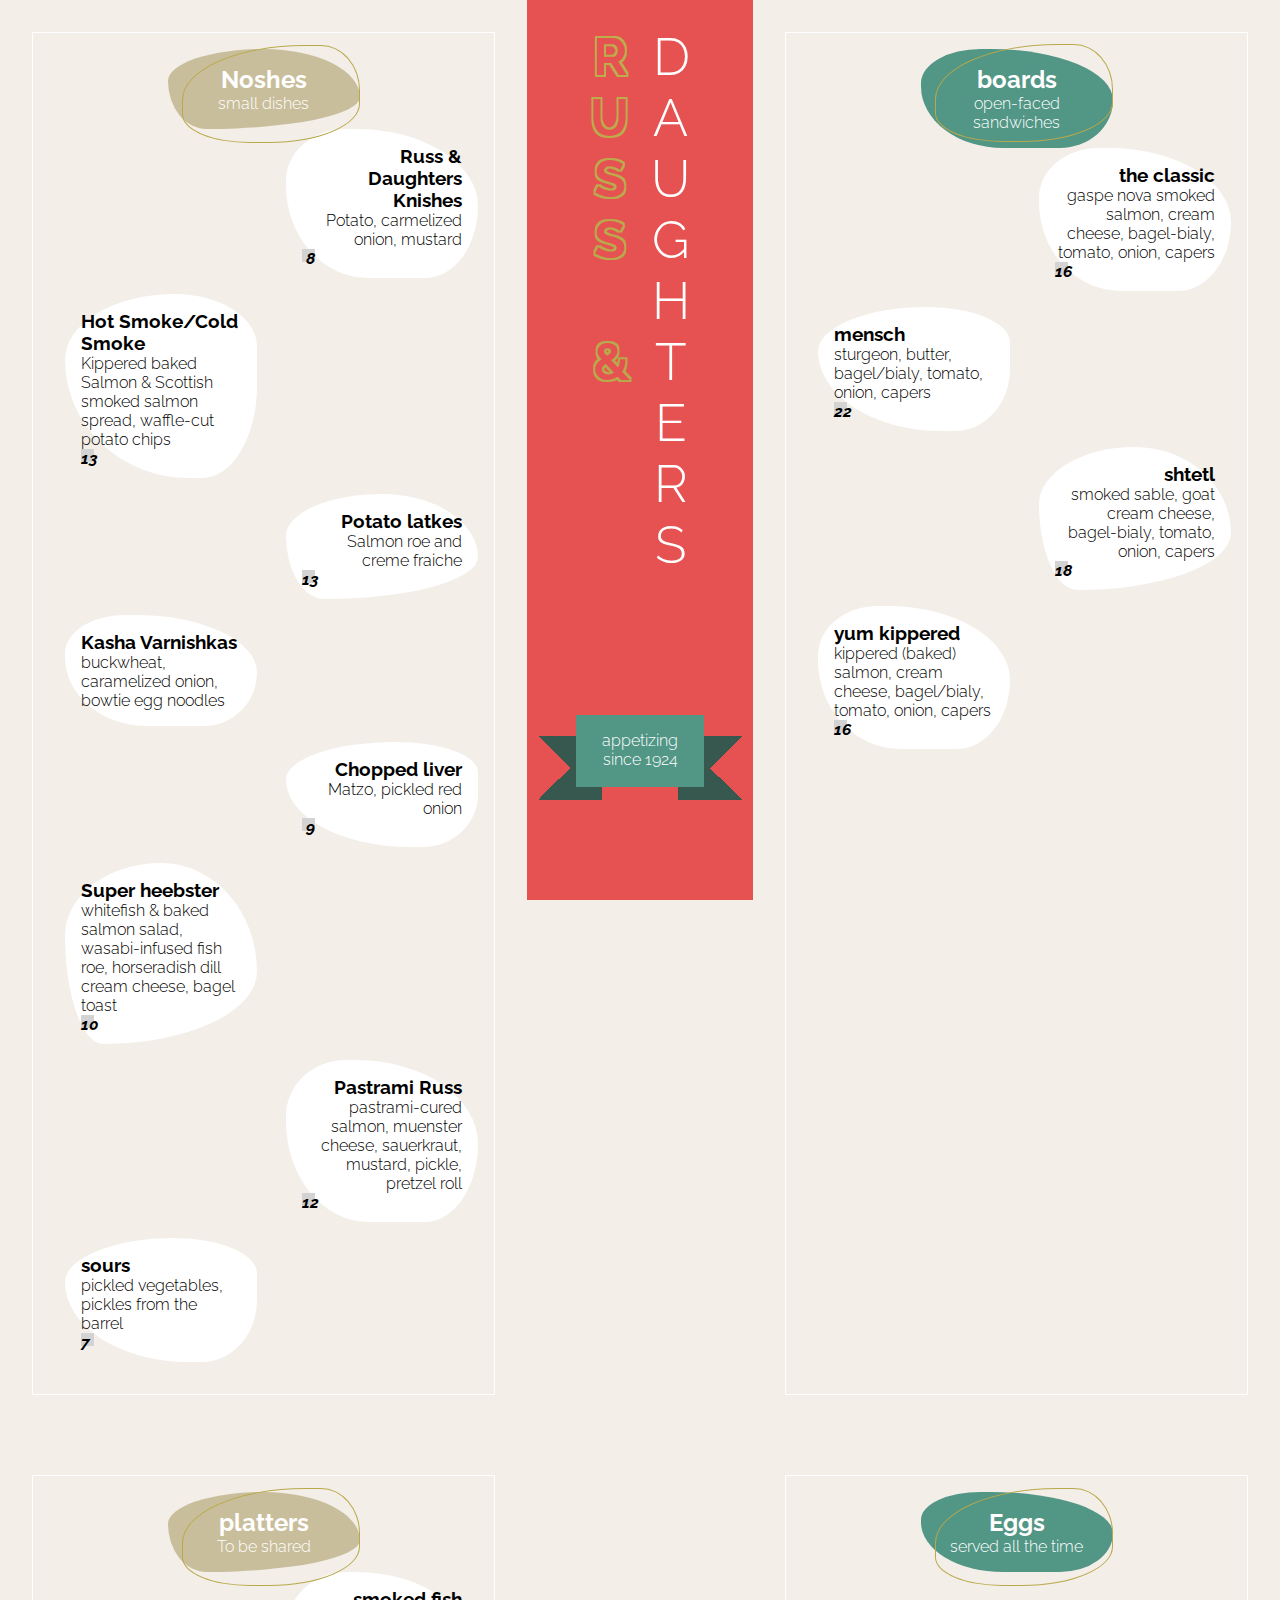
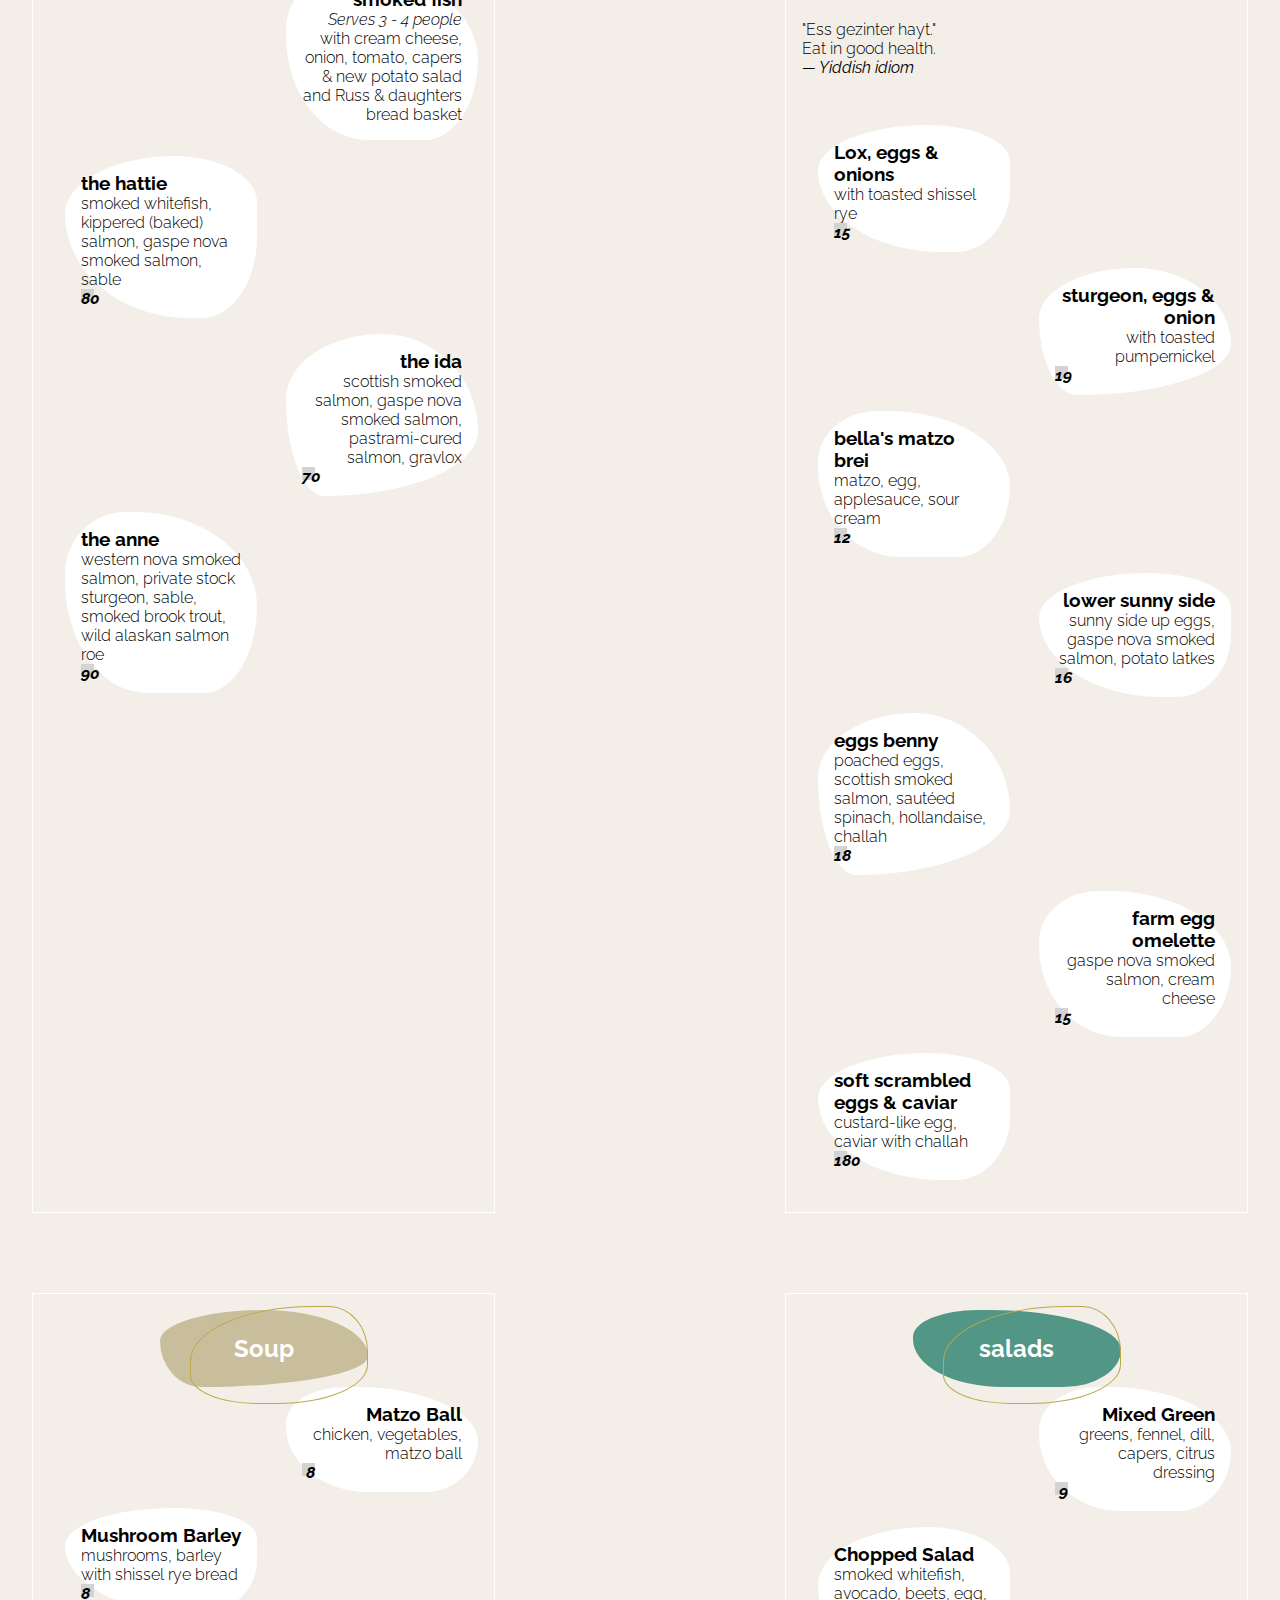
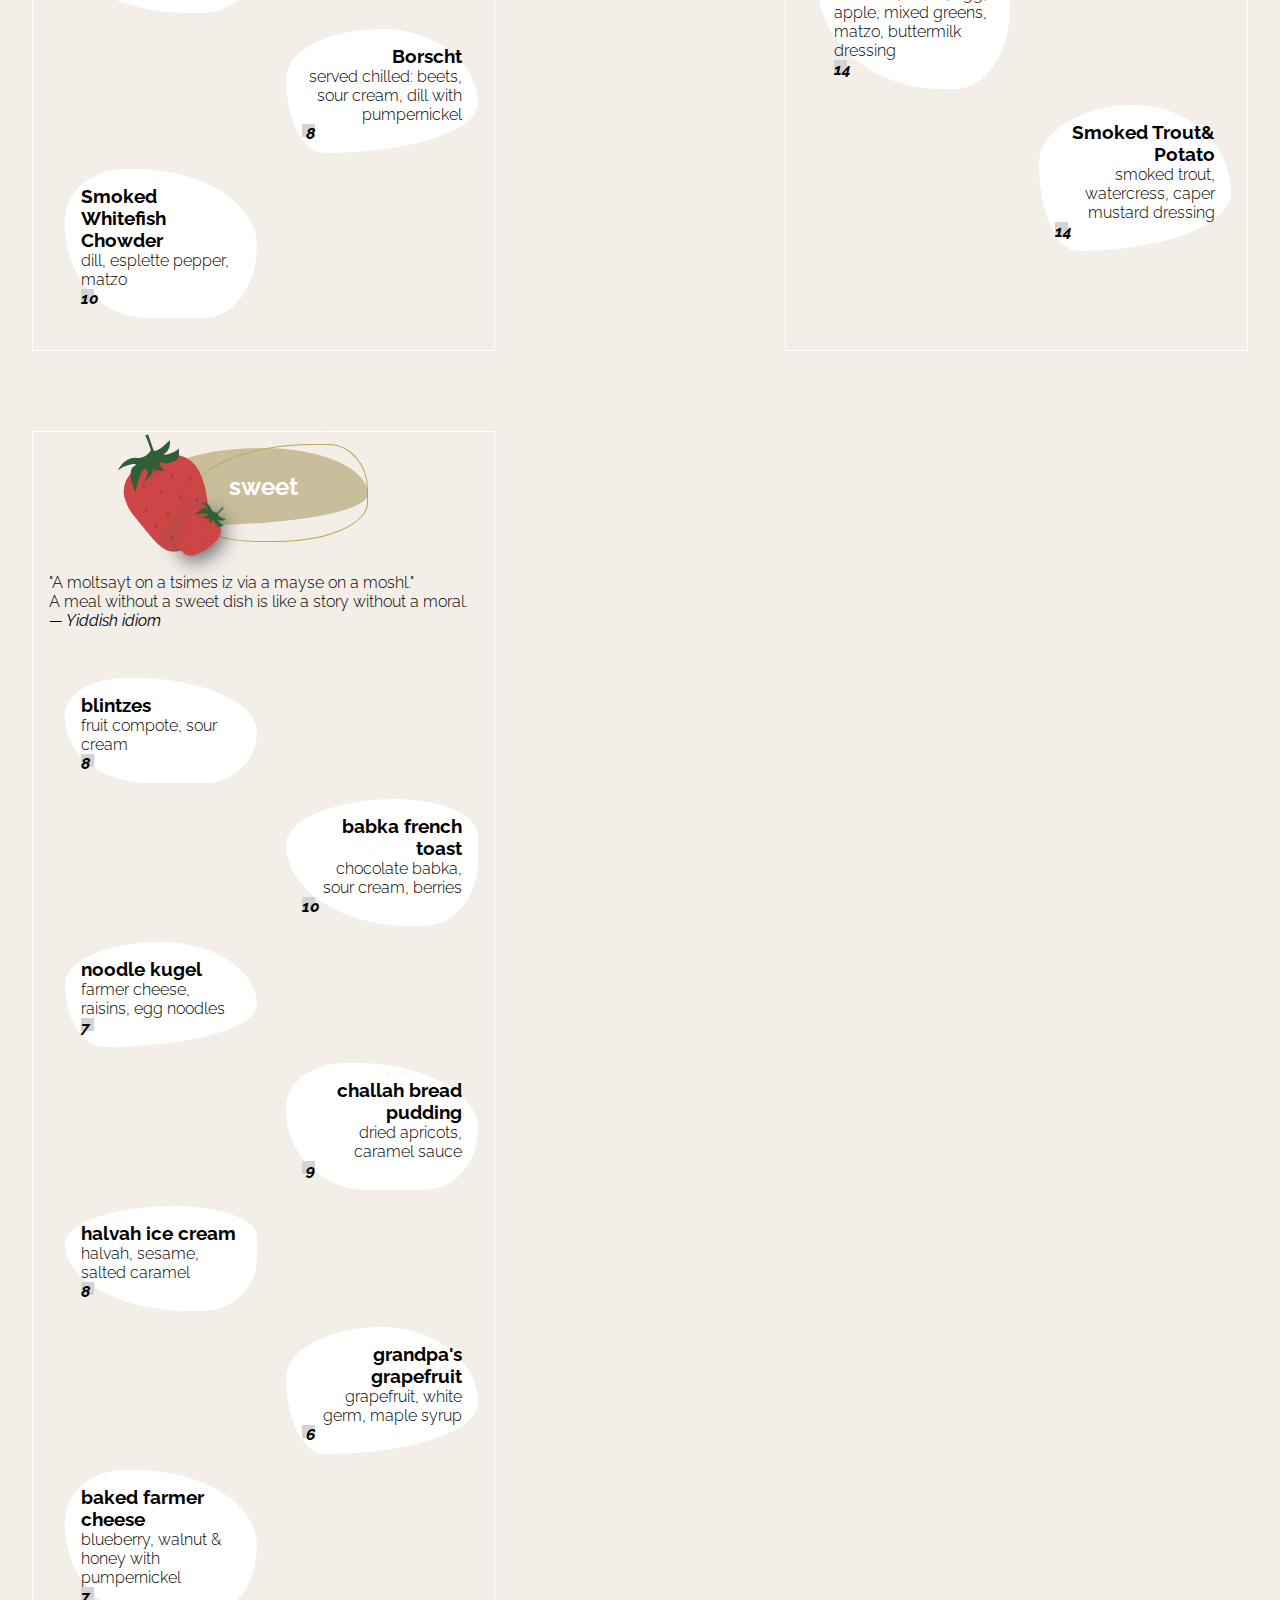
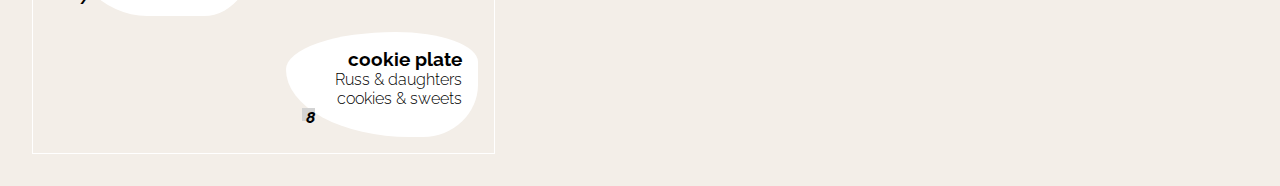
==== commit 0bda9bac: "versie 18 feb - read me + svg vormpje en animatie" ====
--- a/menu.html
+++ b/menu.html
@@ -272,6 +272,52 @@
 <section>
 	<h2>sweet</h2>
 
+	<svg id="Layer_1" data-name="Layer 1" xmlns="http://www.w3.org/2000/svg" viewBox="0 0 63.14 95.3">
+		<defs>
+			<style>.cls-1{fill:#ce4545;}.cls-2{fill:#ad4040;}.cls-3{fill:#305e36;}</style>
+		</defs>
+		<path class="cls-1" d="M62.26,57.42c-6,36.37-13.39,37.88-29.91,37.88S13.79,91.51,2.44,57.42s20-37.88,29.91-37.88C41.94,19.54,68.27,21.06,62.26,57.42Z"/>
+		<ellipse class="cls-2" cx="16.14" cy="70.02" rx="1" ry="2.15"/>
+		<ellipse class="cls-2" cx="29.14" cy="45.77" rx="1" ry="2.15"/>
+		<ellipse class="cls-2" cx="30.14" cy="29.57" rx="1" ry="2.15"/>
+		<ellipse class="cls-2" cx="42.14" cy="55.37" rx="1" ry="2.15"/>
+		<ellipse class="cls-2" cx="41.14" cy="38.17" rx="1" ry="2.15"/>
+		<ellipse class="cls-2" cx="54.14" cy="44.62" rx="1" ry="2.15"/>
+		<ellipse class="cls-2" cx="53.14" cy="62.27" rx="1" ry="2.15"/>
+		<ellipse class="cls-2" cx="49.14" cy="82.92" rx="1" ry="2.15"/>
+		<ellipse class="cls-2" cx="17.14" cy="37.17" rx="1" ry="2.15"/>
+		<ellipse class="cls-2" cx="28.14" cy="64.27" rx="1" ry="2.15"/>
+		<ellipse class="cls-2" cx="37.14" cy="85.77" rx="1" ry="2.15"/>
+		<ellipse class="cls-2" cx="24.14" cy="83.07" rx="1" ry="2.15"/>
+		<ellipse class="cls-2" cx="13.14" cy="55.37" rx="1" ry="2.15"/>
+		<ellipse class="cls-2" cx="42.14" cy="70.72" rx="1" ry="2.15"/>
+		<path class="cls-3" d="M38,31.43a3.59,3.59,0,0,0,1.47.21S38.87,31.59,38,31.43Z"/>
+		<path class="cls-3" d="M42.29,18.59c5.66-1.43,7.07-8.46,7.07-8.46s-8.49,4.24-12.73,4.24c-1.17,0-1.78-.32-2.09-.79,0-.59,0-1.26,0-2,.1-.31.19-11.61.19-11.61H32.14c.56,2,.49,7.87.32,12.64-2.82,2.1-7.54,4.37-12.81,1.73-8.49-4.24-17,4.25-17,4.25,7.08-2.83,19.81,0,12.74,1.41S9.75,39.42,9.75,39.42s11.32-18,14.15-14.2-5.66,9-5.66,9c8.75-2,10.81-5.74,11.25-7.92.61,3.4,5.88,4.72,8.5,5.17-3.91-1.43-2.59-9.69-.87-7,1.91,3,8,2.38,8,2.38,7.07,2.56,8.49-8.21,8.49-8.21C50.78,21.45,36.63,20,42.29,18.59Z"/>
+	</svg>
+
+	<svg id="Layer_1" data-name="Layer 1" xmlns="http://www.w3.org/2000/svg" viewBox="0 0 63.14 95.3">
+		<defs>
+			<style>.cls-1{fill:#ce4545;}.cls-2{fill:#ad4040;}.cls-3{fill:#305e36;}</style>
+		</defs>
+		<path class="cls-1" d="M62.26,57.42c-6,36.37-13.39,37.88-29.91,37.88S13.79,91.51,2.44,57.42s20-37.88,29.91-37.88C41.94,19.54,68.27,21.06,62.26,57.42Z"/>
+		<ellipse class="cls-2" cx="16.14" cy="70.02" rx="1" ry="2.15"/>
+		<ellipse class="cls-2" cx="29.14" cy="45.77" rx="1" ry="2.15"/>
+		<ellipse class="cls-2" cx="30.14" cy="29.57" rx="1" ry="2.15"/>
+		<ellipse class="cls-2" cx="42.14" cy="55.37" rx="1" ry="2.15"/>
+		<ellipse class="cls-2" cx="41.14" cy="38.17" rx="1" ry="2.15"/>
+		<ellipse class="cls-2" cx="54.14" cy="44.62" rx="1" ry="2.15"/>
+		<ellipse class="cls-2" cx="53.14" cy="62.27" rx="1" ry="2.15"/>
+		<ellipse class="cls-2" cx="49.14" cy="82.92" rx="1" ry="2.15"/>
+		<ellipse class="cls-2" cx="17.14" cy="37.17" rx="1" ry="2.15"/>
+		<ellipse class="cls-2" cx="28.14" cy="64.27" rx="1" ry="2.15"/>
+		<ellipse class="cls-2" cx="37.14" cy="85.77" rx="1" ry="2.15"/>
+		<ellipse class="cls-2" cx="24.14" cy="83.07" rx="1" ry="2.15"/>
+		<ellipse class="cls-2" cx="13.14" cy="55.37" rx="1" ry="2.15"/>
+		<ellipse class="cls-2" cx="42.14" cy="70.72" rx="1" ry="2.15"/>
+		<path class="cls-3" d="M38,31.43a3.59,3.59,0,0,0,1.47.21S38.87,31.59,38,31.43Z"/>
+		<path class="cls-3" d="M42.29,18.59c5.66-1.43,7.07-8.46,7.07-8.46s-8.49,4.24-12.73,4.24c-1.17,0-1.78-.32-2.09-.79,0-.59,0-1.26,0-2,.1-.31.19-11.61.19-11.61H32.14c.56,2,.49,7.87.32,12.64-2.82,2.1-7.54,4.37-12.81,1.73-8.49-4.24-17,4.25-17,4.25,7.08-2.83,19.81,0,12.74,1.41S9.75,39.42,9.75,39.42s11.32-18,14.15-14.2-5.66,9-5.66,9c8.75-2,10.81-5.74,11.25-7.92.61,3.4,5.88,4.72,8.5,5.17-3.91-1.43-2.59-9.69-.87-7,1.91,3,8,2.38,8,2.38,7.07,2.56,8.49-8.21,8.49-8.21C50.78,21.45,36.63,20,42.29,18.59Z"/>
+	</svg>
+
 	<blockquote>
 		<p>"A moltsayt on a tsimes iz via a mayse on a moshl."</p>
 		<p>A meal without a sweet dish is like a story without a moral.</p>
--- a/style.css
+++ b/style.css
@@ -42,8 +42,7 @@
 /* -- grid -- */
 body{
     display: grid;
-    grid-template-columns: 1fr 0fr 1fr;
-    grid-template-rows: repeat(4, 0fr);
+    grid-template-columns:  1fr 0fr 1fr;
     row-gap: 1em;
    }
    
@@ -71,6 +70,10 @@
        position: relative;
        border: 1px solid white;
    }
+
+   blockquote {
+    margin: 3em auto;
+    }
    
    section header, section > h2{
        width: 10rem;
@@ -141,7 +144,7 @@
 /*************************/
 /* SVG FILTER MET OUTLINING TEXT*/
 
-svg{
+svg:not(section:last-of-type > svg){
     /* anders is er een leeg vlak op de browser */
     width: 0;
     height: 0;
@@ -150,10 +153,10 @@
 body > header h1 span:not(:nth-child(4)){
     background-image: linear-gradient(45deg, rgba(185,169,75,1) 50%, rgba(238,215,71,1) 50%, rgba(185,169,75,1) 50%, rgba(238,215,71,1) 100%);
     background-size: 200% 200%;
-    animation-name: golden-glow;
+    /* animation-name: golden-glow;
     animation-duration: 1s;
     animation-iteration-count: infinite;
-    animation-direction: alternate-reverse;
+    animation-direction: alternate-reverse; */
 
     /* CUT OUT clipping: https://css-tricks.com/how-to-do-knockout-text/ */
     background-attachment: fixed;
@@ -235,6 +238,52 @@
     }
 }
 
+@keyframes blob-move-2 {
+    0% {
+      border-radius: 50% 50% 80% 20% / 40% 60% 40% 60%;
+    }
+
+    25% {
+      border-radius: 48% 37% 48% 32% / 41% 32% 61% 45% ;
+    }
+
+    50% {
+        background-color:  rgb(122, 117, 101);
+        border-radius: 80% 60% 40% 90% / 50% 40% 70% 90%;
+    }
+
+    75% {
+        border-radius: 48% 37% 48% 32% / 41% 32% 61% 45% ;
+    }
+
+    100% {
+        border-radius: 50% 50% 80% 20% / 40% 60% 40% 60%;
+    }
+}
+
+@keyframes blob-transform {
+    0% {
+        transform: translateX(0rem);
+    }
+
+    25%{
+        transform: translateX(2rem);
+    }
+  
+    50% {
+        transform: translateY(6rem);
+    } 
+    
+    75% {
+        transform: translateX(2rem);
+    }
+
+    100% {
+        transform: translateX(0rem);
+    }
+}
+
+
 /****************************************/
 /* --------- de BLOB/vormpjes --------- */
 
@@ -245,7 +294,7 @@
     color: white;
     border-radius: 45% 92% 40% 62% / 50% 75% 70% 90%;
     animation-name: blob-move-1;
-    animation-duration: 12s;
+    animation-duration: 13s;
     animation-iteration-count: infinite;
     animation-timing-function: ease-in-out;
     position: relative;
@@ -256,6 +305,10 @@
     background-color: var(--prime-color-beige);
     border-radius: 50% 50% 80% 20% / 40% 60% 40% 60%;
     position: relative;
+    animation-name: blob-move-2;
+    animation-duration: 13s;
+    animation-iteration-count: infinite;
+    animation-timing-function: ease;
 }
 
 /*  blob border gold */
@@ -288,8 +341,37 @@
     border-radius: 50% 50% 80% 20% / 40% 60% 40% 60%;
   }
 
+  /* blob moving */
+
+  section:first-of-type:hover article:nth-child(3n + 2){
+    animation-name: blob-transform;
+    animation-timing-function: ease;
+    animation-duration: 20s;
+    animation-iteration-count: infinite;
+  }
+
   /* vormpjes */
 
+  section:last-of-type svg {
+      width: 5em;
+      position: absolute;
+      top: 0;
+      left: 20%;
+      transform: rotate(-20deg);
+  }
+
+  section:last-of-type svg:nth-child(2) {
+    width: 2.5em;
+    position: absolute;
+    top: 5%;
+    left: 32%;
+    transform: rotate(45deg);
+    z-index: 2;
+    filter: drop-shadow(rgb(95, 95, 95) 6px 2px 10px);
+}
+
+
+/* 
 section:last-of-type blockquote::before {
       content: "";
       position: absolute;;
@@ -298,11 +380,11 @@
       top: 0;
       border-radius: 30% 30% 51% 50% / 37% 40% 60% 63%;
       background-image: /*radial-gradient(at top right, rgb(187, 70, 70) 50%, var(--prime-color-red) 50%),*/
-      radial-gradient( rgb(187, 70, 70) 50%, var(--prime-color-red) 50%); 
+      /* radial-gradient( rgb(187, 70, 70) 50%, var(--prime-color-red) 50%);  */
       /* opacity: 0.8; */
       /* z-index: -1; */
-  }
-
+  /* } */
+/* 
   section:last-of-type blockquote::after {
     content: "";
     position: absolute;;
@@ -312,7 +394,6 @@
     border-radius: 30% 30% 51% 50% / 37% 40% 60% 63%;
     background-image: radial-gradient(var(--prime-color-red) 50%, rgb(187, 70, 70) 50%); 
     transform: rotate(60deg)
-    /* opacity: 0.8; */
-    /* z-index: -1; */
-}
-  
+    opacity: 0.8; */
+    /* z-index: -1;
+} */
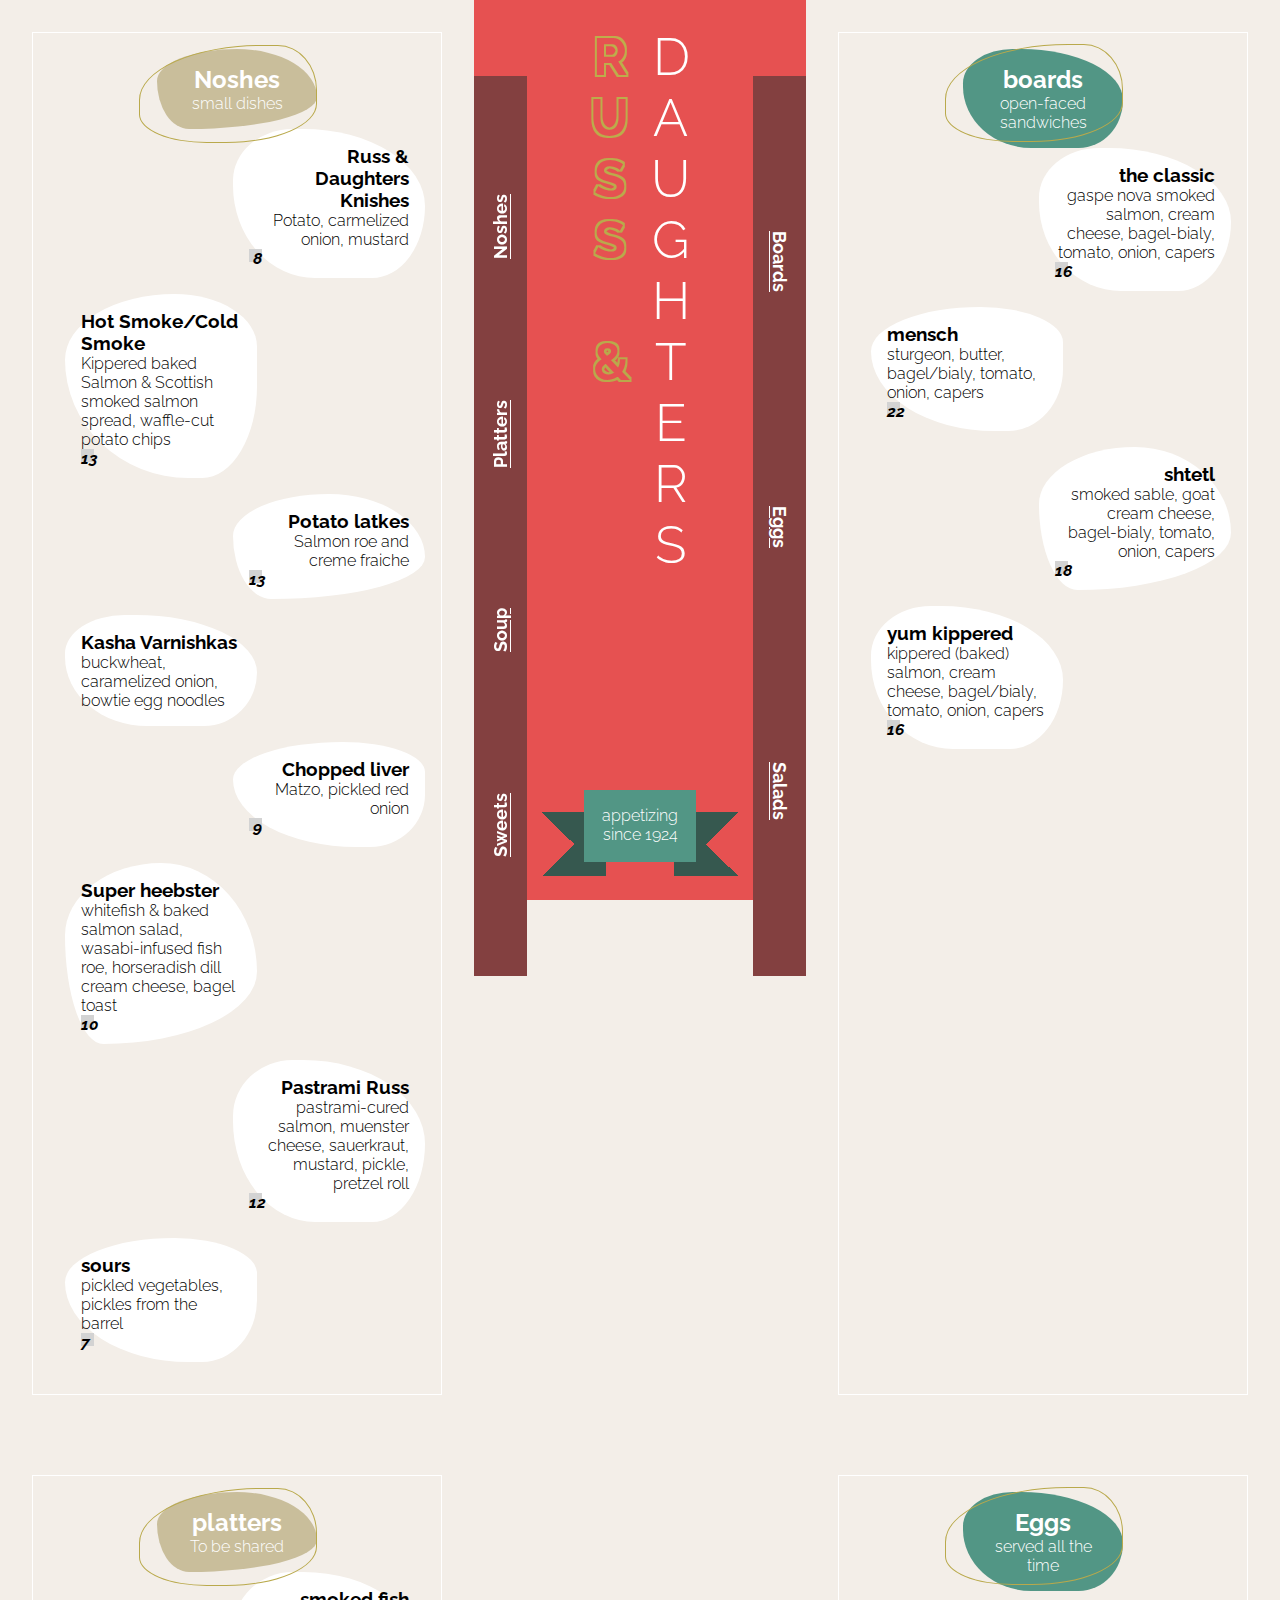
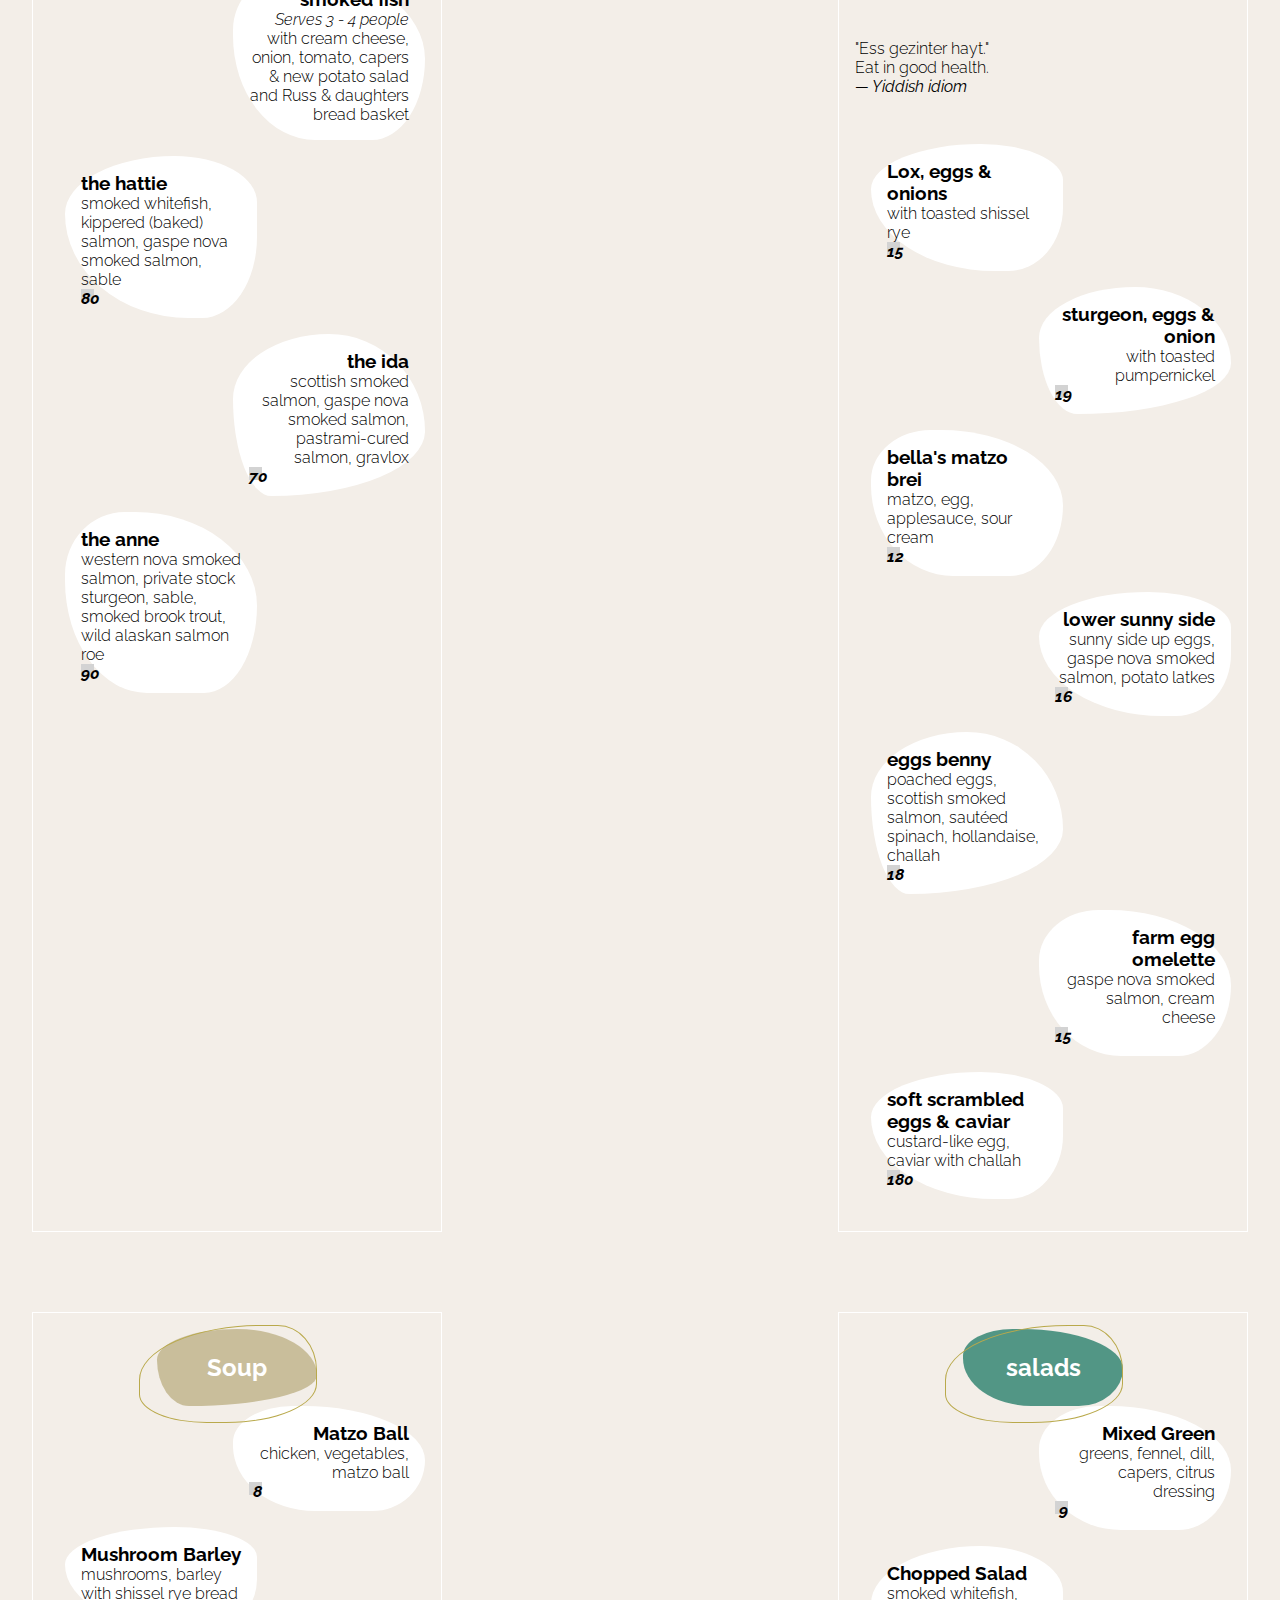
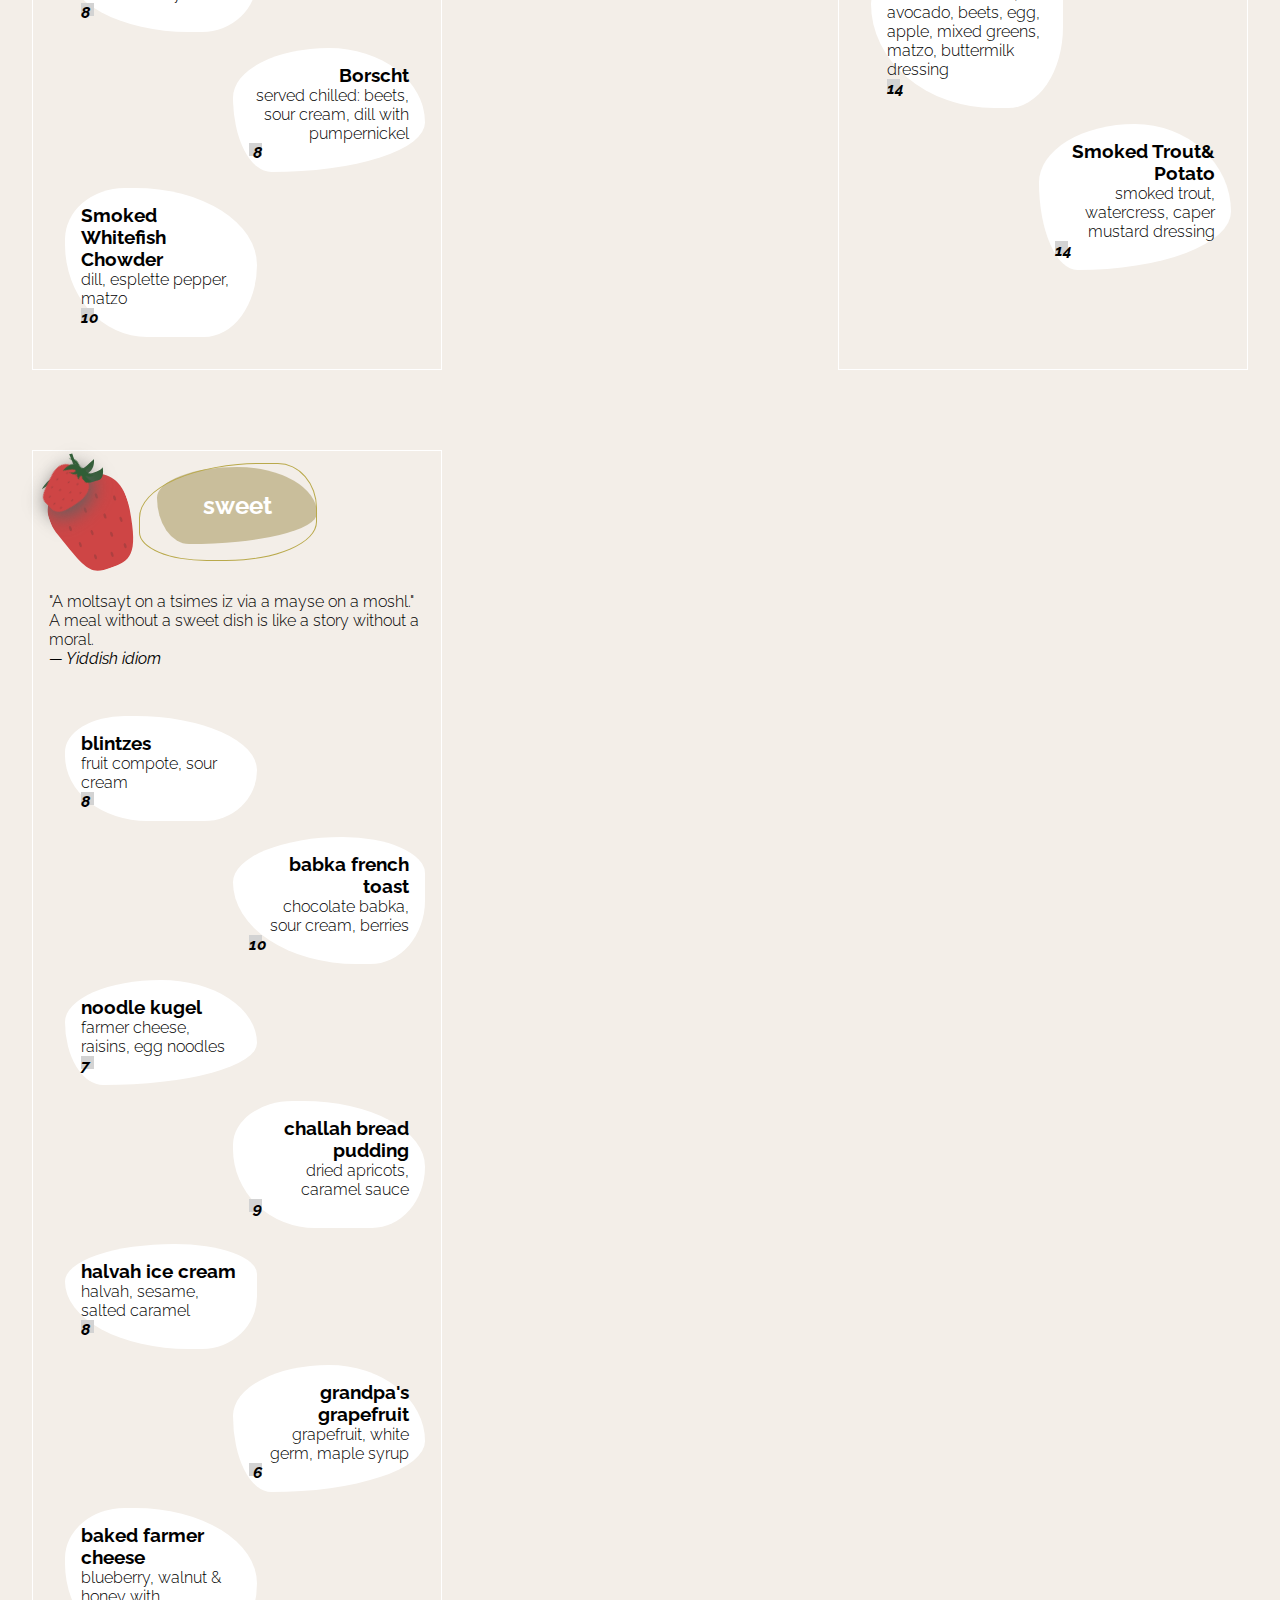
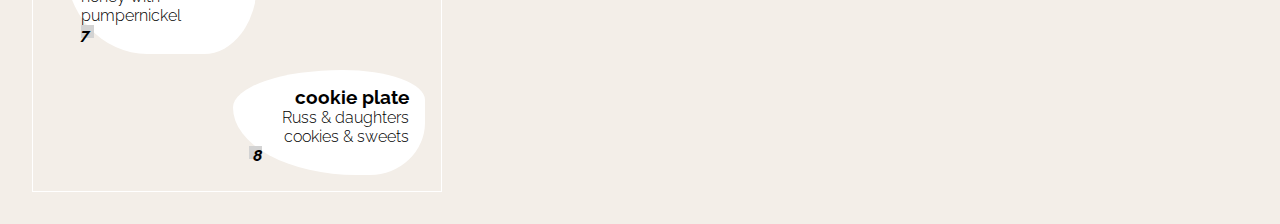
==== commit 8b73c1bd: "nav bar toegevoegd" ====
--- a/menu.html
+++ b/menu.html
@@ -17,365 +17,381 @@
 		<h1>
 			<span>Russ</span> 
 			<span>&</span> 
+	
 			<svg>
-				<defs>
+				<defs> 
+					<!-- uitleg defs:	-->
 					<filter id="outline-text">
 						<!-- feMorphology: om svg te vergroten of te verkleinen, in dit geval met 3 vergroot-->
 						<!-- SourceGraphic: source waarop filter wordt toegepast, bijvoorbeeld de span met 'Russ' -->
 						<feMorphology in="SourceGraphic" operator="dilate" radius="1.8" result="dilated"/>
-							<!-- more info: https://developer.mozilla.org/en-US/docs/Web/SVG/Element/feMorphology -->
+						<!-- more info: https://developer.mozilla.org/en-US/docs/Web/SVG/Element/feMorphology -->
 						<!-- feComposite: net zoals bij illustrator pathfinder, kan je het snijden-->
 						<!-- in="dilated": result van feMorphology in de composite-->
 						<feComposite in="dilated" in2="SourceGraphic" operator="out"/>
 					</filter>
 				</defs>
 			</svg>
-
+	
 			<span>Daughters</span>
 		</h1>
-
-		  <p>appetizing since 1924</p>
-	  
+	
+		<p>appetizing since 1924</p>
+
+		<!-- menu bar-->
+		<ul>
+			<li><a href="#noshes">Noshes</a></li>
+			<li><a href="#platters">Platters</a></li>
+			<li><a href="#soup">Soup</a></li>
+			<li><a href="#sweet">Sweets</a></li>
+		</ul>
+		<ul>
+			<li><a href="#boards">Boards</a></li>
+			<li><a href="#eggs">Eggs</a></li>
+			<li><a href="#salads">Salads</a></li>
+		</ul>
+		
 	</header>
 
-<section>
-	<header>
-		<h2>Noshes</h2>
-		<p>small dishes</p>
-	</header>
-
-	<article>
-		<h3>Russ &amp;  Daughters Knishes</h3>
-		<p>Potato, carmelized onion, mustard</p>
-		<div>8</div> <!-- price -->
-	</article>
-
-	<article>
-		<h3>Hot Smoke/Cold Smoke</h3>
-		<p>Kippered baked Salmon &amp; Scottish smoked salmon spread, waffle-cut potato chips</p>
-		<div>13</div>
-	</article>
-
-	<article>
-		<h3>Potato latkes</h3>
-		<p>Salmon roe and creme fraiche</p>
-		<div>13</div>
-	</article>
-
-	<article>
-		<h3>Kasha Varnishkas</h3>
-		<p>buckwheat, caramelized onion, bowtie egg noodles</p>
-	</article>
-
-	<article>
-		<h3>Chopped liver</h3>
-		<p>Matzo, pickled red onion</p>
-		<div>9</div>
-	</article>
-
-	<article>
-		<h3>Super heebster</h3>
-		<p>whitefish &amp; baked salmon salad, wasabi-infused fish roe, horseradish dill cream cheese, bagel toast</p>
-		<div>10</div>
-	</article>
-
-	<article>
-		<h3>Pastrami Russ</h3>
-		<p>pastrami-cured salmon, muenster cheese, sauerkraut, mustard, pickle, pretzel roll</p>
-		<div>12</div>
-	</article>
-
-	<article>
-		<h3>sours</h3>
-		<p>pickled vegetables, pickles from the barrel</p>
-		<div>7</div>
-	</article>
-</section>
-
-
-<section>
-	<header>
-		<h2>boards</h2>
-		<p>open-faced sandwiches</p>
-	</header>
-
-	<article>
-		<h3>the classic</h3>
-		<p>gaspe nova smoked salmon, cream cheese, bagel-bialy, tomato, onion, capers</p>
-		<div>16</div>
-	</article>
-
-	<article>
-		<h3>mensch</h3>
-		<p>sturgeon, butter, bagel/bialy, tomato, onion, capers</p>
-		<div>22</div>
-	</article>
-
-	<article>
-		<h3>shtetl</h3>
-		<p>smoked sable, goat cream cheese, bagel-bialy, tomato, onion, capers</p>
-		<div>18</div>
-	</article>
-
-	<article>
-		<h3>yum kippered</h3>
-		<p>kippered (baked) salmon, cream cheese, bagel/bialy, tomato, onion, capers</p>
-		<div>16</div>
-	</article>
-</section>
-
-
-<section>
-
-	<header>
-		<h2>platters</h2>
-		<p>To be shared</p>
-	</header>
-
-	<article>
-		<h3>smoked fish</h3>
-		<p><em>Serves 3 - 4 people</em> with cream cheese, onion, tomato, capers &amp; new potato salad and Russ &amp; daughters bread basket</p>
-	</article>
-
-	<article>
-		<h3>the hattie</h3>
-		<p>smoked whitefish, kippered (baked) salmon, gaspe nova smoked salmon, sable</p>
-		<div>80</div>
-	</article>
-
-	<article>
-		<h3>the ida</h3>
-		<p>scottish smoked salmon, gaspe nova smoked salmon, pastrami-cured salmon, gravlox</p>
-		<div>70</div>
-	</article>
-
-	<article>
-		<h3>the anne</h3>
-		<p>western nova smoked salmon, private stock sturgeon, sable, smoked brook trout, wild alaskan salmon roe</p>
-		<div>90</div>
-	</article>
-
-</section>
-
-
-<section>
-
-	<header>
-		<h2>Eggs</h2>
-		<p>served all the time</p>
-	</header>
-
-	<blockquote>
-		<p>"Ess gezinter hayt."</p>
-		<p>Eat in good health.</p>
-		<cite>— Yiddish idiom</cite>
-	</blockquote>
-
-	<article>
-		<h3>Lox, eggs &amp; onions</h3>
-		<p>with toasted shissel rye</p>
-		<div>15</div>
-	</article>
-
-	<article>
-		<h3>sturgeon, eggs &amp; onion</h3>
-		<p>with toasted pumpernickel</p>
-		<div>19</div>
-	</article>
-
-	<article>
-		<h3>bella's matzo brei</h3>
-		<p>matzo, egg, applesauce, sour cream</p>
-		<div>12</div>
-	</article>
-
-	<article>
-		<h3>lower sunny side</h3>
-		<p>sunny side up eggs, gaspe nova smoked salmon, potato latkes</p>
-		<div>16</div>
-	</article>
-
-	<article>
-		<h3>eggs benny</h3>
-		<p>poached eggs, scottish smoked salmon, sautéed spinach, hollandaise, challah</p>
-		<div>18</div>
-	</article>
-
-	<article>
-		<h3>farm egg omelette</h3>
-		<p>gaspe nova smoked salmon, cream cheese</p>
-		<div>15</div>
-	</article>
-
-	<article>
-		<h3>soft scrambled eggs &amp; caviar</h3>
-		<p>custard-like egg, caviar with challah</p>
-		<div>180</div>
-	</article>
-
-</section>
-
-
-<section>
-	<h2>Soup</h2>
-
-	<article>
-		<h3>Matzo Ball</h3>
-		<p>chicken, vegetables, matzo ball</p>
-		<div>8</div>
-	</article>
-
-	<article>
-		<h3>Mushroom Barley</h3>
-		<p>mushrooms, barley with shissel rye bread</p>
-		<div>8</div>
-	</article>
-
-	<article>
-		<h3>Borscht</h3>
-		<p>served chilled: beets, sour cream, dill with pumpernickel</p>
-		<div>8</div>
-	</article>
+	<section id="noshes"> 
+	<!-- id gebruikt omdat je kan navigeren in menu, hiermee wordt het getriggerd -->
+		<header>
+			<h2>Noshes</h2>
+			<p>small dishes</p>
+		</header>
+
+		<article>
+			<h3>Russ &amp;  Daughters Knishes</h3>
+			<p>Potato, carmelized onion, mustard</p>
+			<div>8</div> <!-- price -->
+		</article>
+
+		<article>
+			<h3>Hot Smoke/Cold Smoke</h3>
+			<p>Kippered baked Salmon &amp; Scottish smoked salmon spread, waffle-cut potato chips</p>
+			<div>13</div>
+		</article>
+
+		<article>
+			<h3>Potato latkes</h3>
+			<p>Salmon roe and creme fraiche</p>
+			<div>13</div>
+		</article>
+
+		<article>
+			<h3>Kasha Varnishkas</h3>
+			<p>buckwheat, caramelized onion, bowtie egg noodles</p>
+		</article>
+
+		<article>
+			<h3>Chopped liver</h3>
+			<p>Matzo, pickled red onion</p>
+			<div>9</div>
+		</article>
+
+		<article>
+			<h3>Super heebster</h3>
+			<p>whitefish &amp; baked salmon salad, wasabi-infused fish roe, horseradish dill cream cheese, bagel toast</p>
+			<div>10</div>
+		</article>
+
+		<article>
+			<h3>Pastrami Russ</h3>
+			<p>pastrami-cured salmon, muenster cheese, sauerkraut, mustard, pickle, pretzel roll</p>
+			<div>12</div>
+		</article>
+
+		<article>
+			<h3>sours</h3>
+			<p>pickled vegetables, pickles from the barrel</p>
+			<div>7</div>
+		</article>
+	</section>
+
+
+	<section id="boards">
+		<header>
+			<h2>boards</h2>
+			<p>open-faced sandwiches</p>
+		</header>
+
+		<article>
+			<h3>the classic</h3>
+			<p>gaspe nova smoked salmon, cream cheese, bagel-bialy, tomato, onion, capers</p>
+			<div>16</div>
+		</article>
+
+		<article>
+			<h3>mensch</h3>
+			<p>sturgeon, butter, bagel/bialy, tomato, onion, capers</p>
+			<div>22</div>
+		</article>
+
+		<article>
+			<h3>shtetl</h3>
+			<p>smoked sable, goat cream cheese, bagel-bialy, tomato, onion, capers</p>
+			<div>18</div>
+		</article>
+
+		<article>
+			<h3>yum kippered</h3>
+			<p>kippered (baked) salmon, cream cheese, bagel/bialy, tomato, onion, capers</p>
+			<div>16</div>
+		</article>
+	</section>
+
+
+	<section id="platters">
+
+		<header>
+			<h2>platters</h2>
+			<p>To be shared</p>
+		</header>
+
+		<article>
+			<h3>smoked fish</h3>
+			<p><em>Serves 3 - 4 people</em> with cream cheese, onion, tomato, capers &amp; new potato salad and Russ &amp; daughters bread basket</p>
+		</article>
+
+		<article>
+			<h3>the hattie</h3>
+			<p>smoked whitefish, kippered (baked) salmon, gaspe nova smoked salmon, sable</p>
+			<div>80</div>
+		</article>
+
+		<article>
+			<h3>the ida</h3>
+			<p>scottish smoked salmon, gaspe nova smoked salmon, pastrami-cured salmon, gravlox</p>
+			<div>70</div>
+		</article>
+
+		<article>
+			<h3>the anne</h3>
+			<p>western nova smoked salmon, private stock sturgeon, sable, smoked brook trout, wild alaskan salmon roe</p>
+			<div>90</div>
+		</article>
+
+	</section>
+
+
+	<section id="eggs">
+
+		<header>
+			<h2>Eggs</h2>
+			<p>served all the time</p>
+		</header>
+
+		<blockquote>
+			<p>"Ess gezinter hayt."</p>
+			<p>Eat in good health.</p>
+			<cite>— Yiddish idiom</cite>
+		</blockquote>
+
+		<article>
+			<h3>Lox, eggs &amp; onions</h3>
+			<p>with toasted shissel rye</p>
+			<div>15</div>
+		</article>
+
+		<article>
+			<h3>sturgeon, eggs &amp; onion</h3>
+			<p>with toasted pumpernickel</p>
+			<div>19</div>
+		</article>
+
+		<article>
+			<h3>bella's matzo brei</h3>
+			<p>matzo, egg, applesauce, sour cream</p>
+			<div>12</div>
+		</article>
+
+		<article>
+			<h3>lower sunny side</h3>
+			<p>sunny side up eggs, gaspe nova smoked salmon, potato latkes</p>
+			<div>16</div>
+		</article>
+
+		<article>
+			<h3>eggs benny</h3>
+			<p>poached eggs, scottish smoked salmon, sautéed spinach, hollandaise, challah</p>
+			<div>18</div>
+		</article>
+
+		<article>
+			<h3>farm egg omelette</h3>
+			<p>gaspe nova smoked salmon, cream cheese</p>
+			<div>15</div>
+		</article>
+
+		<article>
+			<h3>soft scrambled eggs &amp; caviar</h3>
+			<p>custard-like egg, caviar with challah</p>
+			<div>180</div>
+		</article>
+
+	</section>
+
+
+	<section id="soup">
+		<h2>Soup</h2>
+
+		<article>
+			<h3>Matzo Ball</h3>
+			<p>chicken, vegetables, matzo ball</p>
+			<div>8</div>
+		</article>
+
+		<article>
+			<h3>Mushroom Barley</h3>
+			<p>mushrooms, barley with shissel rye bread</p>
+			<div>8</div>
+		</article>
+
+		<article>
+			<h3>Borscht</h3>
+			<p>served chilled: beets, sour cream, dill with pumpernickel</p>
+			<div>8</div>
+		</article>
 	
-	<article>
-		<h3>Smoked Whitefish Chowder</h3>
-		<p>dill, esplette pepper, matzo</p>
-		<div>10</div>
-	</article>
-
-</section>
-
-<section>
-	<h2>salads</h2>
-
-	<article>
-		<h3>Mixed Green</h3>
-		<p>greens, fennel, dill, capers, citrus dressing</p>
-		<div>9</div>
-	</article>
-
-	<article>
-		<h3>Chopped Salad</h3>
-		<p>smoked whitefish, avocado, beets, egg, apple, mixed greens, matzo, buttermilk dressing</p>
-		<div>14</div>
-	</article>
-
-	<article>
-		<h3>Smoked Trout& Potato</h3>
-		<p>smoked trout, watercress, caper mustard dressing</p>
-		<div>14</div>
-	</article>
-
-</section>
-
-
-<section>
-	<h2>sweet</h2>
-
-	<svg id="Layer_1" data-name="Layer 1" xmlns="http://www.w3.org/2000/svg" viewBox="0 0 63.14 95.3">
-		<defs>
-			<style>.cls-1{fill:#ce4545;}.cls-2{fill:#ad4040;}.cls-3{fill:#305e36;}</style>
-		</defs>
-		<path class="cls-1" d="M62.26,57.42c-6,36.37-13.39,37.88-29.91,37.88S13.79,91.51,2.44,57.42s20-37.88,29.91-37.88C41.94,19.54,68.27,21.06,62.26,57.42Z"/>
-		<ellipse class="cls-2" cx="16.14" cy="70.02" rx="1" ry="2.15"/>
-		<ellipse class="cls-2" cx="29.14" cy="45.77" rx="1" ry="2.15"/>
-		<ellipse class="cls-2" cx="30.14" cy="29.57" rx="1" ry="2.15"/>
-		<ellipse class="cls-2" cx="42.14" cy="55.37" rx="1" ry="2.15"/>
-		<ellipse class="cls-2" cx="41.14" cy="38.17" rx="1" ry="2.15"/>
-		<ellipse class="cls-2" cx="54.14" cy="44.62" rx="1" ry="2.15"/>
-		<ellipse class="cls-2" cx="53.14" cy="62.27" rx="1" ry="2.15"/>
-		<ellipse class="cls-2" cx="49.14" cy="82.92" rx="1" ry="2.15"/>
-		<ellipse class="cls-2" cx="17.14" cy="37.17" rx="1" ry="2.15"/>
-		<ellipse class="cls-2" cx="28.14" cy="64.27" rx="1" ry="2.15"/>
-		<ellipse class="cls-2" cx="37.14" cy="85.77" rx="1" ry="2.15"/>
-		<ellipse class="cls-2" cx="24.14" cy="83.07" rx="1" ry="2.15"/>
-		<ellipse class="cls-2" cx="13.14" cy="55.37" rx="1" ry="2.15"/>
-		<ellipse class="cls-2" cx="42.14" cy="70.72" rx="1" ry="2.15"/>
-		<path class="cls-3" d="M38,31.43a3.59,3.59,0,0,0,1.47.21S38.87,31.59,38,31.43Z"/>
-		<path class="cls-3" d="M42.29,18.59c5.66-1.43,7.07-8.46,7.07-8.46s-8.49,4.24-12.73,4.24c-1.17,0-1.78-.32-2.09-.79,0-.59,0-1.26,0-2,.1-.31.19-11.61.19-11.61H32.14c.56,2,.49,7.87.32,12.64-2.82,2.1-7.54,4.37-12.81,1.73-8.49-4.24-17,4.25-17,4.25,7.08-2.83,19.81,0,12.74,1.41S9.75,39.42,9.75,39.42s11.32-18,14.15-14.2-5.66,9-5.66,9c8.75-2,10.81-5.74,11.25-7.92.61,3.4,5.88,4.72,8.5,5.17-3.91-1.43-2.59-9.69-.87-7,1.91,3,8,2.38,8,2.38,7.07,2.56,8.49-8.21,8.49-8.21C50.78,21.45,36.63,20,42.29,18.59Z"/>
-	</svg>
-
-	<svg id="Layer_1" data-name="Layer 1" xmlns="http://www.w3.org/2000/svg" viewBox="0 0 63.14 95.3">
-		<defs>
-			<style>.cls-1{fill:#ce4545;}.cls-2{fill:#ad4040;}.cls-3{fill:#305e36;}</style>
-		</defs>
-		<path class="cls-1" d="M62.26,57.42c-6,36.37-13.39,37.88-29.91,37.88S13.79,91.51,2.44,57.42s20-37.88,29.91-37.88C41.94,19.54,68.27,21.06,62.26,57.42Z"/>
-		<ellipse class="cls-2" cx="16.14" cy="70.02" rx="1" ry="2.15"/>
-		<ellipse class="cls-2" cx="29.14" cy="45.77" rx="1" ry="2.15"/>
-		<ellipse class="cls-2" cx="30.14" cy="29.57" rx="1" ry="2.15"/>
-		<ellipse class="cls-2" cx="42.14" cy="55.37" rx="1" ry="2.15"/>
-		<ellipse class="cls-2" cx="41.14" cy="38.17" rx="1" ry="2.15"/>
-		<ellipse class="cls-2" cx="54.14" cy="44.62" rx="1" ry="2.15"/>
-		<ellipse class="cls-2" cx="53.14" cy="62.27" rx="1" ry="2.15"/>
-		<ellipse class="cls-2" cx="49.14" cy="82.92" rx="1" ry="2.15"/>
-		<ellipse class="cls-2" cx="17.14" cy="37.17" rx="1" ry="2.15"/>
-		<ellipse class="cls-2" cx="28.14" cy="64.27" rx="1" ry="2.15"/>
-		<ellipse class="cls-2" cx="37.14" cy="85.77" rx="1" ry="2.15"/>
-		<ellipse class="cls-2" cx="24.14" cy="83.07" rx="1" ry="2.15"/>
-		<ellipse class="cls-2" cx="13.14" cy="55.37" rx="1" ry="2.15"/>
-		<ellipse class="cls-2" cx="42.14" cy="70.72" rx="1" ry="2.15"/>
-		<path class="cls-3" d="M38,31.43a3.59,3.59,0,0,0,1.47.21S38.87,31.59,38,31.43Z"/>
-		<path class="cls-3" d="M42.29,18.59c5.66-1.43,7.07-8.46,7.07-8.46s-8.49,4.24-12.73,4.24c-1.17,0-1.78-.32-2.09-.79,0-.59,0-1.26,0-2,.1-.31.19-11.61.19-11.61H32.14c.56,2,.49,7.87.32,12.64-2.82,2.1-7.54,4.37-12.81,1.73-8.49-4.24-17,4.25-17,4.25,7.08-2.83,19.81,0,12.74,1.41S9.75,39.42,9.75,39.42s11.32-18,14.15-14.2-5.66,9-5.66,9c8.75-2,10.81-5.74,11.25-7.92.61,3.4,5.88,4.72,8.5,5.17-3.91-1.43-2.59-9.69-.87-7,1.91,3,8,2.38,8,2.38,7.07,2.56,8.49-8.21,8.49-8.21C50.78,21.45,36.63,20,42.29,18.59Z"/>
-	</svg>
-
-	<blockquote>
-		<p>"A moltsayt on a tsimes iz via a mayse on a moshl."</p>
-		<p>A meal without a sweet dish is like a story without a moral.</p>
-		<cite>— Yiddish idiom</cite>
-	</blockquote>
-
-
-	<article>
-		<h3>blintzes</h3>
-		<p>fruit compote, sour cream</p>
-		<div>8</div>
-	</article>
-
-	<article>
-		<h3>babka french toast</h3>
-		<p>chocolate babka, sour cream, berries</p>
-		<div>10</div>
-	</article>
-
-	<article>
-		<h3>noodle kugel</h3>
-		<p>farmer cheese, raisins, egg noodles</p>
-		<div>7</div>
-	</article>
-
-	<article>
-		<h3>challah bread pudding</h3>
-		<p>dried apricots, caramel sauce</p>
-		<div>9</div>
-	</article>
-
-	<article>
-		<h3>halvah ice cream</h3>
-		<p>halvah, sesame, salted caramel</p>
-		<div>8</div>
-	</article>
-
-	<article>
-		<h3>grandpa's grapefruit</h3>
-		<p>grapefruit, white germ, maple syrup</p>
-		<div>6</div>
-	</article>
-
-	<article>
-		<h3>baked farmer cheese</h3>
-		<p>blueberry, walnut &amp; honey with pumpernickel</p>
-		<div>7</div>
-	</article>
-
-	<article>
-		<h3>cookie plate</h3>
-		<p>Russ &amp; daughters cookies &amp; sweets</p>
-		<div>8</div>
-	</article>
-
-</section>
-
-<div></div>
+		<article>
+			<h3>Smoked Whitefish Chowder</h3>
+			<p>dill, esplette pepper, matzo</p>
+			<div>10</div>
+		</article>
+
+	</section>
+
+	<section id="salads">
+		<h2>salads</h2>
+
+		<article>
+			<h3>Mixed Green</h3>
+			<p>greens, fennel, dill, capers, citrus dressing</p>
+			<div>9</div>
+		</article>
+
+		<article>
+			<h3>Chopped Salad</h3>
+			<p>smoked whitefish, avocado, beets, egg, apple, mixed greens, matzo, buttermilk dressing</p>
+			<div>14</div>
+		</article>
+
+		<article>
+			<h3>Smoked Trout& Potato</h3>
+			<p>smoked trout, watercress, caper mustard dressing</p>
+			<div>14</div>
+		</article>
+
+	</section>
+
+
+	<section id="sweet">
+		<h2>sweet</h2>
+
+		<svg id="Layer_1" data-name="Layer 1" xmlns="http://www.w3.org/2000/svg" viewBox="0 0 63.14 95.3">
+			<defs>
+				<style>.cls-1{fill:#ce4545;}.cls-2{fill:#ad4040;}.cls-3{fill:#305e36;}</style>
+			</defs>
+			<path class="cls-1" d="M62.26,57.42c-6,36.37-13.39,37.88-29.91,37.88S13.79,91.51,2.44,57.42s20-37.88,29.91-37.88C41.94,19.54,68.27,21.06,62.26,57.42Z"/>
+			<ellipse class="cls-2" cx="16.14" cy="70.02" rx="1" ry="2.15"/>
+			<ellipse class="cls-2" cx="29.14" cy="45.77" rx="1" ry="2.15"/>
+			<ellipse class="cls-2" cx="30.14" cy="29.57" rx="1" ry="2.15"/>
+			<ellipse class="cls-2" cx="42.14" cy="55.37" rx="1" ry="2.15"/>
+			<ellipse class="cls-2" cx="41.14" cy="38.17" rx="1" ry="2.15"/>
+			<ellipse class="cls-2" cx="54.14" cy="44.62" rx="1" ry="2.15"/>
+			<ellipse class="cls-2" cx="53.14" cy="62.27" rx="1" ry="2.15"/>
+			<ellipse class="cls-2" cx="49.14" cy="82.92" rx="1" ry="2.15"/>
+			<ellipse class="cls-2" cx="17.14" cy="37.17" rx="1" ry="2.15"/>
+			<ellipse class="cls-2" cx="28.14" cy="64.27" rx="1" ry="2.15"/>
+			<ellipse class="cls-2" cx="37.14" cy="85.77" rx="1" ry="2.15"/>
+			<ellipse class="cls-2" cx="24.14" cy="83.07" rx="1" ry="2.15"/>
+			<ellipse class="cls-2" cx="13.14" cy="55.37" rx="1" ry="2.15"/>
+			<ellipse class="cls-2" cx="42.14" cy="70.72" rx="1" ry="2.15"/>
+			<path class="cls-3" d="M38,31.43a3.59,3.59,0,0,0,1.47.21S38.87,31.59,38,31.43Z"/>
+			<path class="cls-3" d="M42.29,18.59c5.66-1.43,7.07-8.46,7.07-8.46s-8.49,4.24-12.73,4.24c-1.17,0-1.78-.32-2.09-.79,0-.59,0-1.26,0-2,.1-.31.19-11.61.19-11.61H32.14c.56,2,.49,7.87.32,12.64-2.82,2.1-7.54,4.37-12.81,1.73-8.49-4.24-17,4.25-17,4.25,7.08-2.83,19.81,0,12.74,1.41S9.75,39.42,9.75,39.42s11.32-18,14.15-14.2-5.66,9-5.66,9c8.75-2,10.81-5.74,11.25-7.92.61,3.4,5.88,4.72,8.5,5.17-3.91-1.43-2.59-9.69-.87-7,1.91,3,8,2.38,8,2.38,7.07,2.56,8.49-8.21,8.49-8.21C50.78,21.45,36.63,20,42.29,18.59Z"/>
+		</svg>
+
+		<svg id="Layer_1" data-name="Layer 1" xmlns="http://www.w3.org/2000/svg" viewBox="0 0 63.14 95.3">
+			<defs>
+				<style>.cls-1{fill:#ce4545;}.cls-2{fill:#ad4040;}.cls-3{fill:#305e36;}</style>
+			</defs>
+			<path class="cls-1" d="M62.26,57.42c-6,36.37-13.39,37.88-29.91,37.88S13.79,91.51,2.44,57.42s20-37.88,29.91-37.88C41.94,19.54,68.27,21.06,62.26,57.42Z"/>
+			<ellipse class="cls-2" cx="16.14" cy="70.02" rx="1" ry="2.15"/>
+			<ellipse class="cls-2" cx="29.14" cy="45.77" rx="1" ry="2.15"/>
+			<ellipse class="cls-2" cx="30.14" cy="29.57" rx="1" ry="2.15"/>
+			<ellipse class="cls-2" cx="42.14" cy="55.37" rx="1" ry="2.15"/>
+			<ellipse class="cls-2" cx="41.14" cy="38.17" rx="1" ry="2.15"/>
+			<ellipse class="cls-2" cx="54.14" cy="44.62" rx="1" ry="2.15"/>
+			<ellipse class="cls-2" cx="53.14" cy="62.27" rx="1" ry="2.15"/>
+			<ellipse class="cls-2" cx="49.14" cy="82.92" rx="1" ry="2.15"/>
+			<ellipse class="cls-2" cx="17.14" cy="37.17" rx="1" ry="2.15"/>
+			<ellipse class="cls-2" cx="28.14" cy="64.27" rx="1" ry="2.15"/>
+			<ellipse class="cls-2" cx="37.14" cy="85.77" rx="1" ry="2.15"/>
+			<ellipse class="cls-2" cx="24.14" cy="83.07" rx="1" ry="2.15"/>
+			<ellipse class="cls-2" cx="13.14" cy="55.37" rx="1" ry="2.15"/>
+			<ellipse class="cls-2" cx="42.14" cy="70.72" rx="1" ry="2.15"/>
+			<path class="cls-3" d="M38,31.43a3.59,3.59,0,0,0,1.47.21S38.87,31.59,38,31.43Z"/>
+			<path class="cls-3" d="M42.29,18.59c5.66-1.43,7.07-8.46,7.07-8.46s-8.49,4.24-12.73,4.24c-1.17,0-1.78-.32-2.09-.79,0-.59,0-1.26,0-2,.1-.31.19-11.61.19-11.61H32.14c.56,2,.49,7.87.32,12.64-2.82,2.1-7.54,4.37-12.81,1.73-8.49-4.24-17,4.25-17,4.25,7.08-2.83,19.81,0,12.74,1.41S9.75,39.42,9.75,39.42s11.32-18,14.15-14.2-5.66,9-5.66,9c8.75-2,10.81-5.74,11.25-7.92.61,3.4,5.88,4.72,8.5,5.17-3.91-1.43-2.59-9.69-.87-7,1.91,3,8,2.38,8,2.38,7.07,2.56,8.49-8.21,8.49-8.21C50.78,21.45,36.63,20,42.29,18.59Z"/>
+		</svg>
+
+		<blockquote>
+			<p>"A moltsayt on a tsimes iz via a mayse on a moshl."</p>
+			<p>A meal without a sweet dish is like a story without a moral.</p>
+			<cite>— Yiddish idiom</cite>
+		</blockquote>
+
+
+		<article>
+			<h3>blintzes</h3>
+			<p>fruit compote, sour cream</p>
+			<div>8</div>
+		</article>
+
+		<article>
+			<h3>babka french toast</h3>
+			<p>chocolate babka, sour cream, berries</p>
+			<div>10</div>
+		</article>
+
+		<article>
+			<h3>noodle kugel</h3>
+			<p>farmer cheese, raisins, egg noodles</p>
+			<div>7</div>
+		</article>
+
+		<article>
+			<h3>challah bread pudding</h3>
+			<p>dried apricots, caramel sauce</p>
+			<div>9</div>
+		</article>
+
+		<article>
+			<h3>halvah ice cream</h3>
+			<p>halvah, sesame, salted caramel</p>
+			<div>8</div>
+		</article>
+
+		<article>
+			<h3>grandpa's grapefruit</h3>
+			<p>grapefruit, white germ, maple syrup</p>
+			<div>6</div>
+		</article>
+
+		<article>
+			<h3>baked farmer cheese</h3>
+			<p>blueberry, walnut &amp; honey with pumpernickel</p>
+			<div>7</div>
+		</article>
+
+		<article>
+			<h3>cookie plate</h3>
+			<p>Russ &amp; daughters cookies &amp; sweets</p>
+			<div>8</div>
+		</article>
+
+	</section>
+
+	<div></div>
 
 <!-- HTML taken and adjusted from https://codepen.io/julesforrest/pen/VqXvgQ -->
 
--- a/style.css
+++ b/style.css
@@ -1,9 +1,12 @@
 
 *{
     margin: 0;
-}
-
-/* CUSTOM PROPERTIES */
+    box-sizing: border-box;
+}
+
+/****************************/
+/* -- CUSTOM PROPERTIES -- */
+/***************************/
 
 :root{
 
@@ -17,11 +20,15 @@
     --prime-color-red: rgb(230, 81, 81);
     --prime-color-blue: rgb(82, 150, 133);
     --prime-color-beige: rgb(201, 190, 155);
+    --dark-beige: rgb(122, 117, 101);
+    --dark-blue: rgb(54, 88, 79);
     --gold: #b9a94b;
     --background: rgb(243, 238, 232);
 }
 
+/************************************/
 /* --------- FONTS, TEXT --------- */
+/**********************************/
 
 body{
     font-family: 'Raleway', sans-serif;
@@ -37,16 +44,23 @@
     font-weight: var(--bold);
 }
 
+a{
+    font-weight: var(--bold);
+}
+
+/*******************************/
 /* --------- LAYOUT --------- */
-
-/* -- grid -- */
+/*****************************/
+
+/* -- GRID -- */
+
 body{
     display: grid;
     grid-template-columns:  1fr 0fr 1fr;
     row-gap: 1em;
    }
    
-   body > header{
+body > header{
        grid-area: 1 / 2 / 4 / 2; /* grid-row-start / grid-column-start / grid-row-end / grid-column-end */
        height: 100vh;
        background-color: var(--prime-color-red);
@@ -54,64 +68,27 @@
        position: sticky;
        top: 0;
        z-index: 1;
-   }
-   
-   /* basics */
-   
-   article{
-        width: 10em;
-       margin: 1em;
-       padding: 1em;
-   }
-   
-   section{
-       margin: 2em;
-       padding: 1em;
-       position: relative;
-       border: 1px solid white;
-   }
-
-   blockquote {
-    margin: 3em auto;
-    }
-   
-   section header, section > h2{
-       width: 10rem;
-       padding: 1em;
-       margin: 0 auto;
-       text-align: center;
-   }
-   
-   /* the dishes article positions */
-   
-   section article {
-       text-align: right;
-       margin: 0em 0em 0em auto;
-   }
-   
-   section article:nth-child(odd){
-       text-align: left;
-       margin: 1em;
-   }
-
-   section article div:last-of-type {
-    width: 13px;
-    height: 13px;
-    background-color: lightgrey;
-}
-
-/* -- RUSS& DAUGHTERS HEADER -- */
+}
+
+/*********************************/
+/* ---------- HEADER -----------*/ 
+/*******************************/
+
+/* -- Russ & Daughters -- */
 
 body > header {
     align-items: center;
     display: grid;
     grid-template-rows: repeat(2, 1fr);
     justify-items: center;
-    /* padding: 0em 4em; */
-
-}
-
-h1 {
+    grid-template-columns: 0fr 1fr 0fr;
+}
+
+body > header h1, body > header p{
+    grid-column-start: 2;
+}
+
+ h1 {
     color: white;
     font-weight: var(--light);
     font-size: 52px;
@@ -129,20 +106,83 @@
     color: white;
     padding: 1em;
     margin: 0 auto;
-    width: 6rem;
-    height: 2.5rem;
+    width: 7rem;
+    height: 4.5rem;
     position: relative;
 }
 
-header h1 span:not(:nth-child(4)){
-    /* 4th child because of the filter svg*/
+header  h1 span:not(:nth-child(4)){
+    /* 4th child because of the filter svg */
     color: var(--gold);
     font-weight: var(--bold);
 }
 
-/*************************/
-/*************************/
-/* SVG FILTER MET OUTLINING TEXT*/
+/******************/
+/* -- NAV BAR -- */
+
+header ul li a {
+    color: white;
+    border-radius: 0% 100% 99% 0% / 100% 36% 41% 15% ;
+    font-size: 18px;
+    padding: 3em 1em;
+    transition-property: background-color;
+    transition-duration: .5s;
+}
+
+header ul li {
+    list-style: none;
+}
+
+header ul{
+    writing-mode: vertical-lr; /* tekst is nu verticaal */
+    display: flex; /* flex zodat list items naast elkaar staan */
+    justify-content:space-around; /* neemt hele ruimte in */
+    background-color:rgb(131, 64, 64);;
+    height: 100vh;
+    padding: 3em 1em;
+}
+
+header ul:first-of-type {
+    grid-area: 1 / 1 / 3 / 1; /* grid-row-start / grid-column-start / grid-row-end / grid-column-end */
+}
+
+header ul:last-child {
+    grid-area: 1 / 3 / 3 / 3; /* grid-row-start / grid-column-start / grid-row-end / grid-column-end */
+}
+
+header ul:first-of-type li {
+    transform: rotate(180deg); /* rotate de list items, probeerde eerst bij ul maar volgorde was verkeerd*/
+}
+
+/* header ul:first-of-type li:nth-child(even), header ul:last-of-type li:nth-child(odd) {
+    background-color: var(--prime-color-blue);
+}
+
+header ul:first-of-type li:nth-child(odd), header ul:last-of-type li:nth-child(even) {
+    background-color: var(--prime-color-beige);
+} */
+
+/***************************/
+/* ------- STATES ------- */
+
+/* hover */
+
+header ul li a:hover {
+    background-color: var(--prime-color-red);
+    cursor: pointer;
+    
+}
+
+/*************/
+/* :target */
+
+#noshes:target {
+    /* background-color: #b9a94b; */
+}
+
+
+/**********************/
+/* -- SVG FILTERS -- */
 
 svg:not(section:last-of-type > svg){
     /* anders is er een leeg vlak op de browser */
@@ -158,7 +198,7 @@
     animation-iteration-count: infinite;
     animation-direction: alternate-reverse; */
 
-    /* CUT OUT clipping: https://css-tricks.com/how-to-do-knockout-text/ */
+    /* CUT OUT clipping: https://css-tricks.com/how-to-do-knockout-text/, niet vragen 🙈*/
     background-attachment: fixed;
     -webkit-text-fill-color: transparent;
     -webkit-background-clip: text;
@@ -166,7 +206,7 @@
     filter: url(#outline-text);
 }
 
-/*************************/
+/*******************************/
 /* ::before and ::after banner*/
 
 body > header p::before{
@@ -195,99 +235,58 @@
     linear-gradient(to left bottom, transparent 50%, rgb(54, 88, 79) 50%);
 }
 
-/**************************************************/
-/**************************************************/
-
-/* -------- ANIMATIONS -------- */
-
-/* RUSS title */
-
-
-@keyframes golden-glow {
-    0% {
-        background-position: left;
-    } 
-    100% {
-        background-position: right top;
-    }
-}
-
-
-/* header blobs */
-
-@keyframes blob-move-1 {
-    0% {
-      border-radius: 45% 92% 40% 62% / 50% 75% 70% 90%;
-    }
-
-    25% {
-      border-radius: 48% 37% 48% 32% / 41% 32% 61% 45% ;
-    }
-
-    50% {
-        background-color:  rgb(54, 88, 79);
-        border-radius: 80% 60% 40% 90% / 50% 40% 70% 90%;
-    }
-
-    75% {
-        border-radius: 48% 37% 48% 32% / 41% 32% 61% 45% ;
-    }
-
-    100% {
-        border-radius: 45% 92% 40% 62% / 50% 75% 70% 90%;
-    }
-}
-
-@keyframes blob-move-2 {
-    0% {
-      border-radius: 50% 50% 80% 20% / 40% 60% 40% 60%;
-    }
-
-    25% {
-      border-radius: 48% 37% 48% 32% / 41% 32% 61% 45% ;
-    }
-
-    50% {
-        background-color:  rgb(122, 117, 101);
-        border-radius: 80% 60% 40% 90% / 50% 40% 70% 90%;
-    }
-
-    75% {
-        border-radius: 48% 37% 48% 32% / 41% 32% 61% 45% ;
-    }
-
-    100% {
-        border-radius: 50% 50% 80% 20% / 40% 60% 40% 60%;
-    }
-}
-
-@keyframes blob-transform {
-    0% {
-        transform: translateX(0rem);
-    }
-
-    25%{
-        transform: translateX(2rem);
-    }
-  
-    50% {
-        transform: translateY(6rem);
-    } 
-    
-    75% {
-        transform: translateX(2rem);
-    }
-
-    100% {
-        transform: translateX(0rem);
-    }
-}
-
-
-/****************************************/
-/* --------- de BLOB/vormpjes --------- */
-
-/* -- blob headers -- */
+/******************************************************/
+/* ---------- MAIN SECTIONS (the courses) -----------*/ 
+/****************************************************/
+
+/* -- BASICS -- */
+   
+article{
+    width: 12em;
+   padding: 1em;
+}
+
+section{
+   margin: 2em;
+   padding: 1em;
+   position: relative;
+   border: 1px solid white;
+}
+
+blockquote {
+margin: 3em auto;
+}
+
+section header, section > h2{
+   width: 10rem;
+   padding: 1em;
+   margin: 0 auto;
+   text-align: center;
+}
+
+/* -- de gerechten - article positions -- */
+
+section article {
+   text-align: right;
+   margin: 0em 0em 0em auto;
+}
+
+section article:nth-child(odd){
+   text-align: left;
+   margin: 1em;
+}
+
+section article div:last-of-type {
+width: 13px;
+height: 13px;
+background-color: lightgrey;
+}
+
+
+/*********************************/
+/* --------- de BLOBS --------- */
+
+/* -- BLOB - headers in section -- */
 
 section:nth-child(odd) header, section:nth-child(odd) > h2  {
     background-color: var( --prime-color-blue);
@@ -311,7 +310,7 @@
     animation-timing-function: ease;
 }
 
-/*  blob border gold */
+/* -- BLOB - border gold -- */
 
 section header::before, section > h2::before  {
     content: "";
@@ -324,52 +323,52 @@
     border-radius: 69% 22% 51% 38% / 56% 46% 40% 29% ;
 }
 
-/* -- blob background dishes -- */
-
- section article:nth-child(3n + 2){
+/* -- BLOB - gerechten -- */
+
+section article:nth-child(3n + 2){
     background-color:white;
     border-radius: 45% 92% 40% 62% / 50% 75% 70% 90%;
-  }
-
-  section article:nth-child(3n + 3){
+}
+
+section article:nth-child(3n + 3){
     background-color:white;
     border-radius: 80% 60% 40% 90% / 50% 40% 70% 90%;
-  }
-
-  section article:nth-child(3n + 4){
+}
+
+section article:nth-child(3n + 4){
     background-color:white;
     border-radius: 50% 50% 80% 20% / 40% 60% 40% 60%;
-  }
-
-  /* blob moving */
-
-  section:first-of-type:hover article:nth-child(3n + 2){
+}
+
+  /* -- Blobs - moving -- */
+
+section:first-of-type:hover article:nth-child(3n + 2){
     animation-name: blob-transform;
     animation-timing-function: ease;
     animation-duration: 20s;
     animation-iteration-count: infinite;
-  }
-
-  /* vormpjes */
-
-  section:last-of-type svg {
+}
+
+/*********************************/
+/* --------- VORMPJES --------- */
+
+section:last-of-type svg {
       width: 5em;
       position: absolute;
       top: 0;
-      left: 20%;
+      left: 1em%;
       transform: rotate(-20deg);
-  }
-
-  section:last-of-type svg:nth-child(2) {
+}
+
+section:last-of-type svg:nth-child(2) {
     width: 2.5em;
     position: absolute;
-    top: 5%;
-    left: 32%;
+    top: 0.2em;
+    left: 0.5em%;
     transform: rotate(45deg);
     z-index: 2;
     filter: drop-shadow(rgb(95, 95, 95) 6px 2px 10px);
 }
-
 
 /* 
 section:last-of-type blockquote::before {
@@ -397,3 +396,93 @@
     opacity: 0.8; */
     /* z-index: -1;
 } */
+
+/*********************************/
+/* -------- ANIMATIONS -------- */
+/*******************************/
+
+/* -- RUSS title -- */
+
+
+@keyframes golden-glow {
+    0% {
+        background-position: left;
+    } 
+    100% {
+        background-position: right top;
+    }
+}
+
+
+/* -- blob header in sections -- */
+
+@keyframes blob-move-1 {
+    0% {
+      border-radius: 45% 92% 40% 62% / 50% 75% 70% 90%;
+    }
+
+    25% {
+      border-radius: 48% 37% 48% 32% / 41% 32% 61% 45% ;
+    }
+
+    50% {
+        background-color:  var(--dark-blue);
+        border-radius: 80% 60% 40% 90% / 50% 40% 70% 90%;
+    }
+
+    75% {
+        border-radius: 48% 37% 48% 32% / 41% 32% 61% 45% ;
+    }
+
+    100% {
+        border-radius: 45% 92% 40% 62% / 50% 75% 70% 90%;
+    }
+}
+
+@keyframes blob-move-2 {
+    0% {
+      border-radius: 50% 50% 80% 20% / 40% 60% 40% 60%;
+    }
+
+    25% {
+      border-radius: 48% 37% 48% 32% / 41% 32% 61% 45% ;
+    }
+
+    50% {
+        background-color:  var(--dark-beige);
+        border-radius: 80% 60% 40% 90% / 50% 40% 70% 90%;
+    }
+
+    75% {
+        border-radius: 48% 37% 48% 32% / 41% 32% 61% 45% ;
+    }
+
+    100% {
+        border-radius: 50% 50% 80% 20% / 40% 60% 40% 60%;
+    }
+}
+
+/* -- blob gerechten bewegen van plaats -- */
+
+@keyframes blob-transform {
+    0% {
+        transform: translateX(0rem);
+    }
+
+    25%{
+        transform: translateX(2rem);
+    }
+  
+    50% {
+        transform: translateY(6rem);
+    } 
+    
+    75% {
+        transform: translateX(2rem);
+    }
+
+    100% {
+        transform: translateX(0rem);
+    }
+}
+
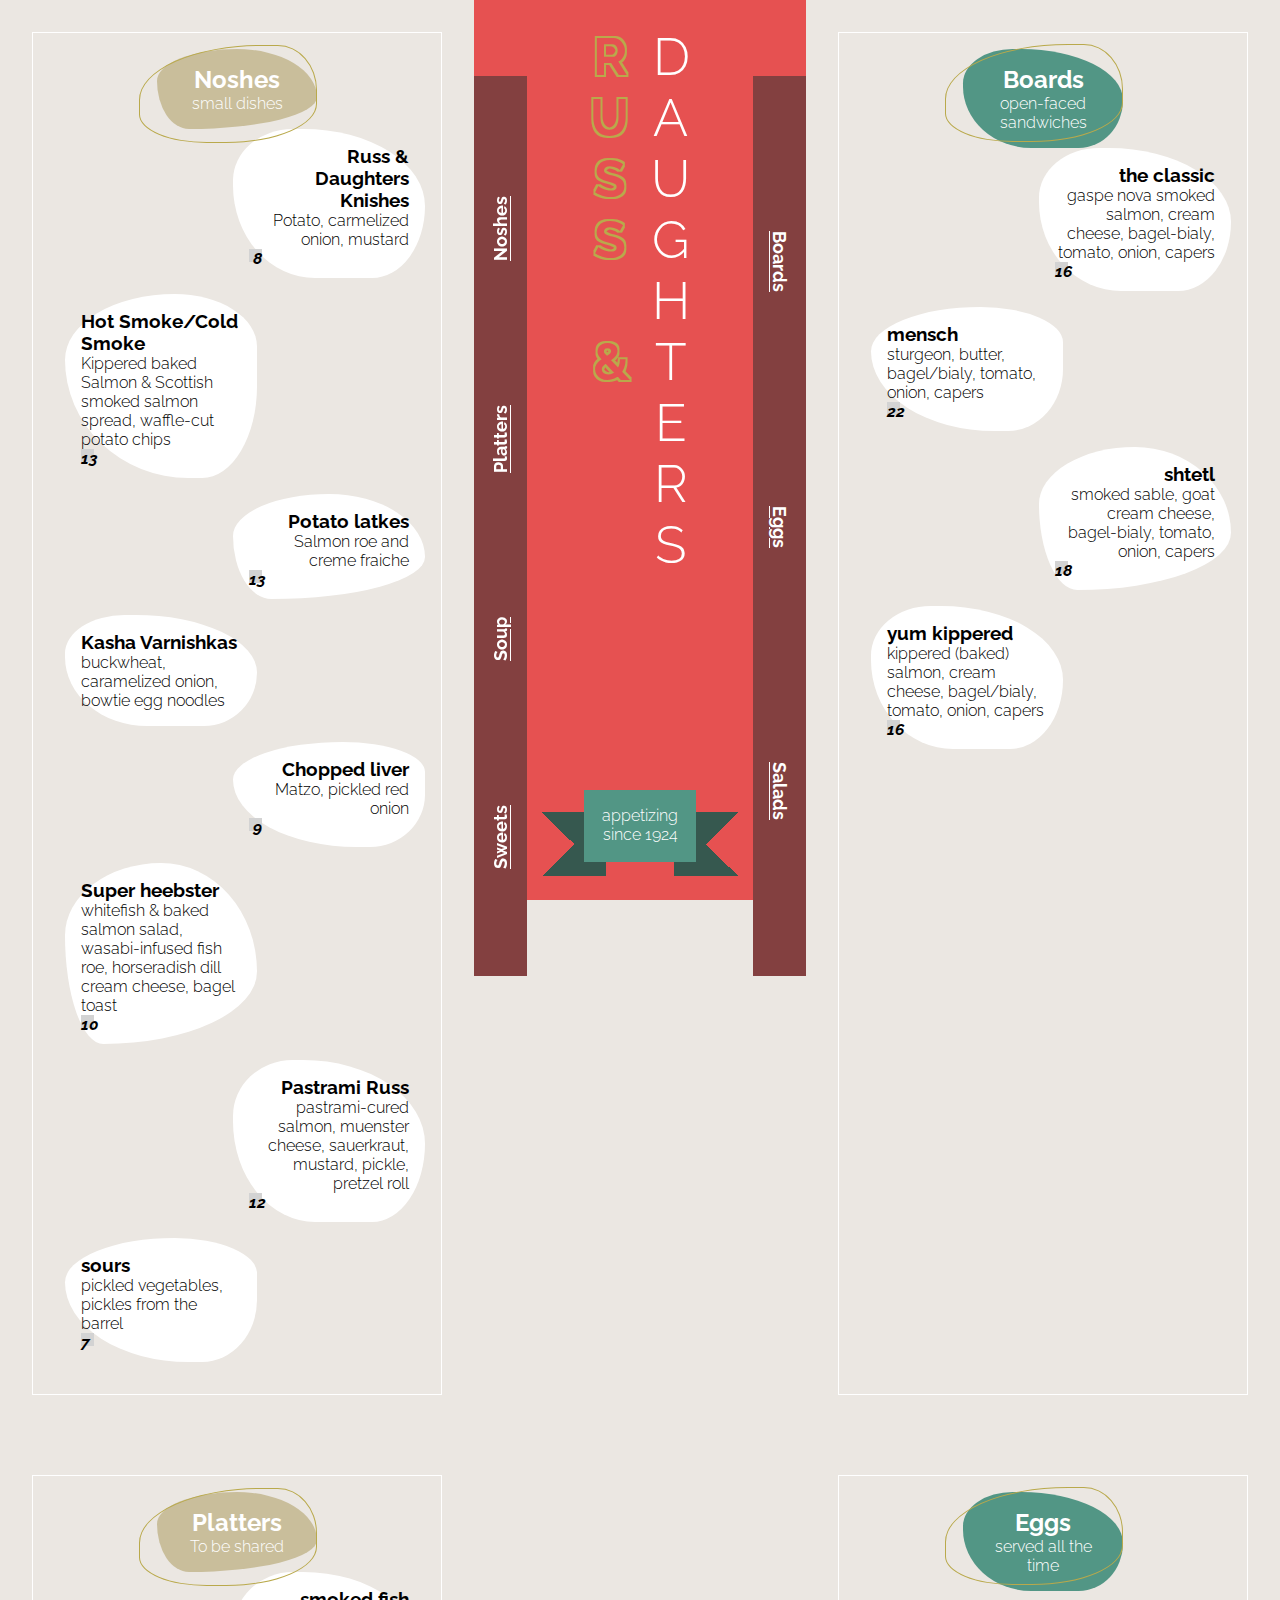
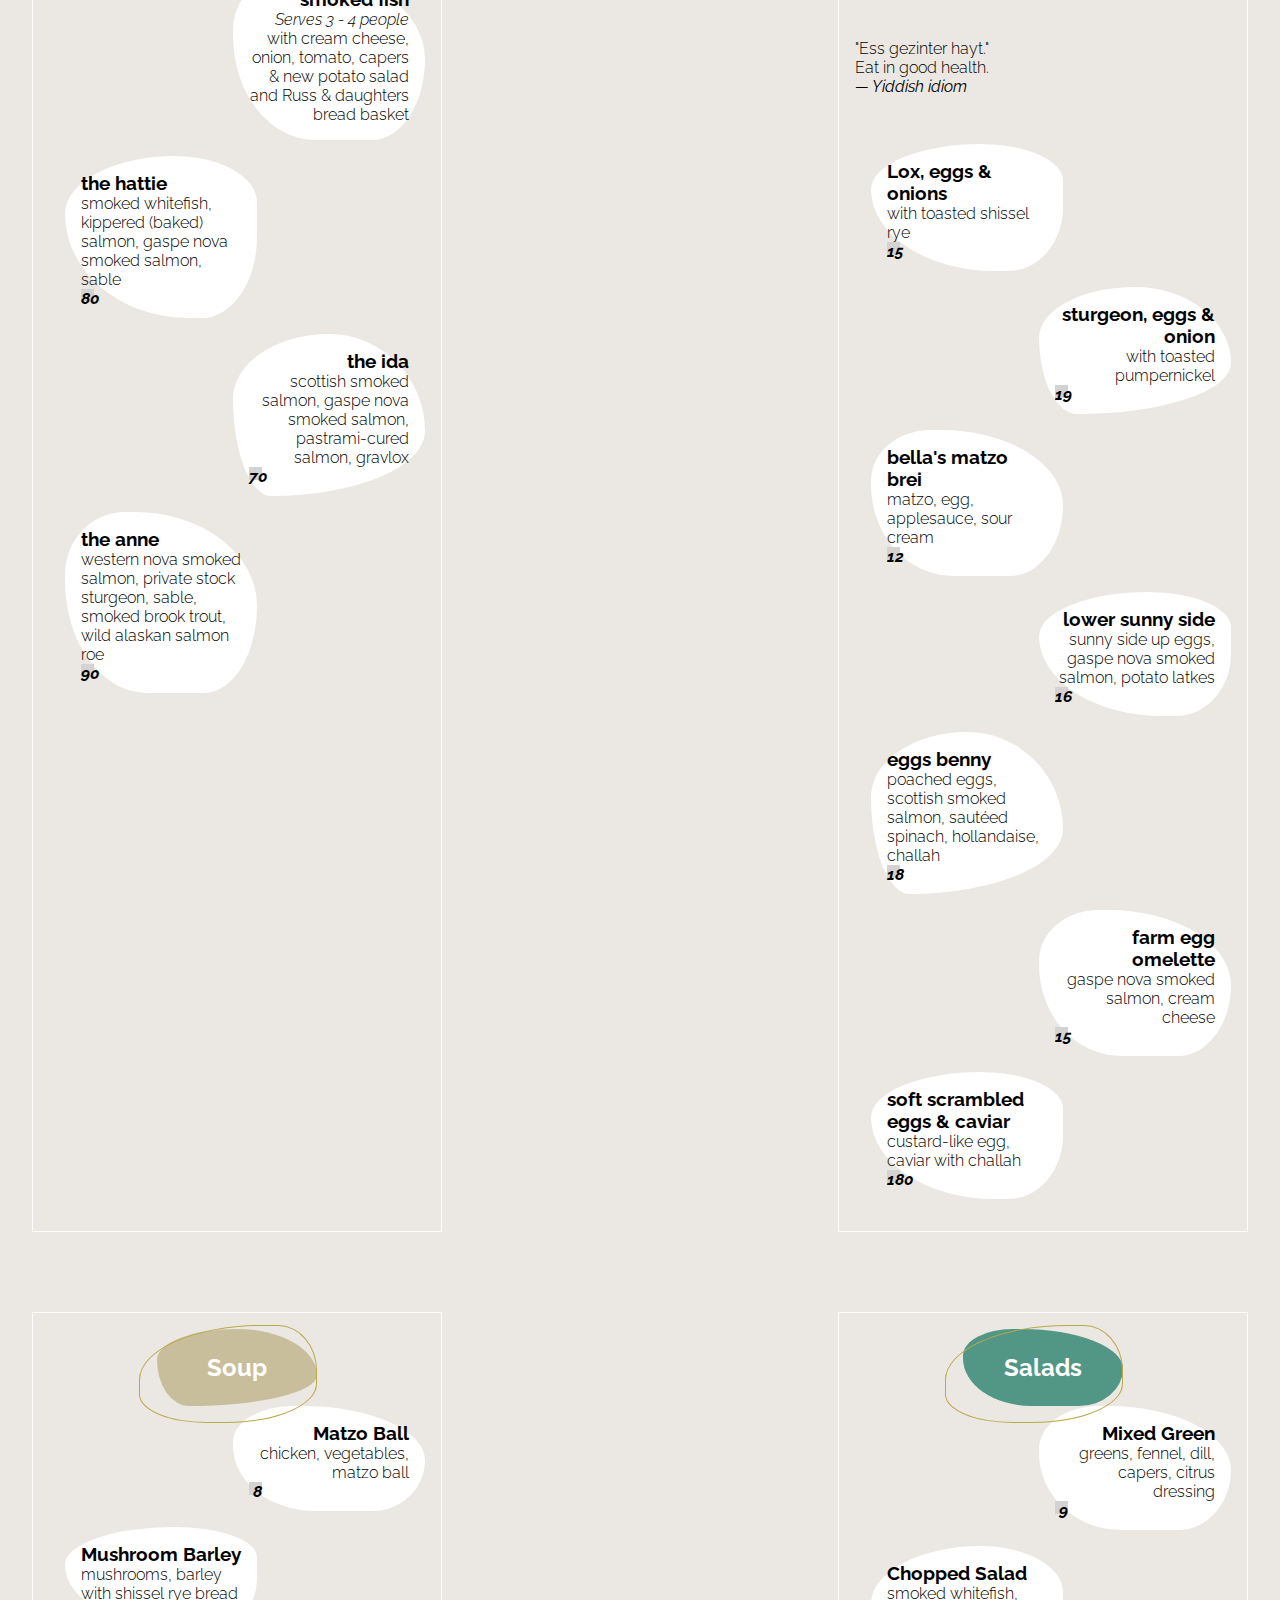
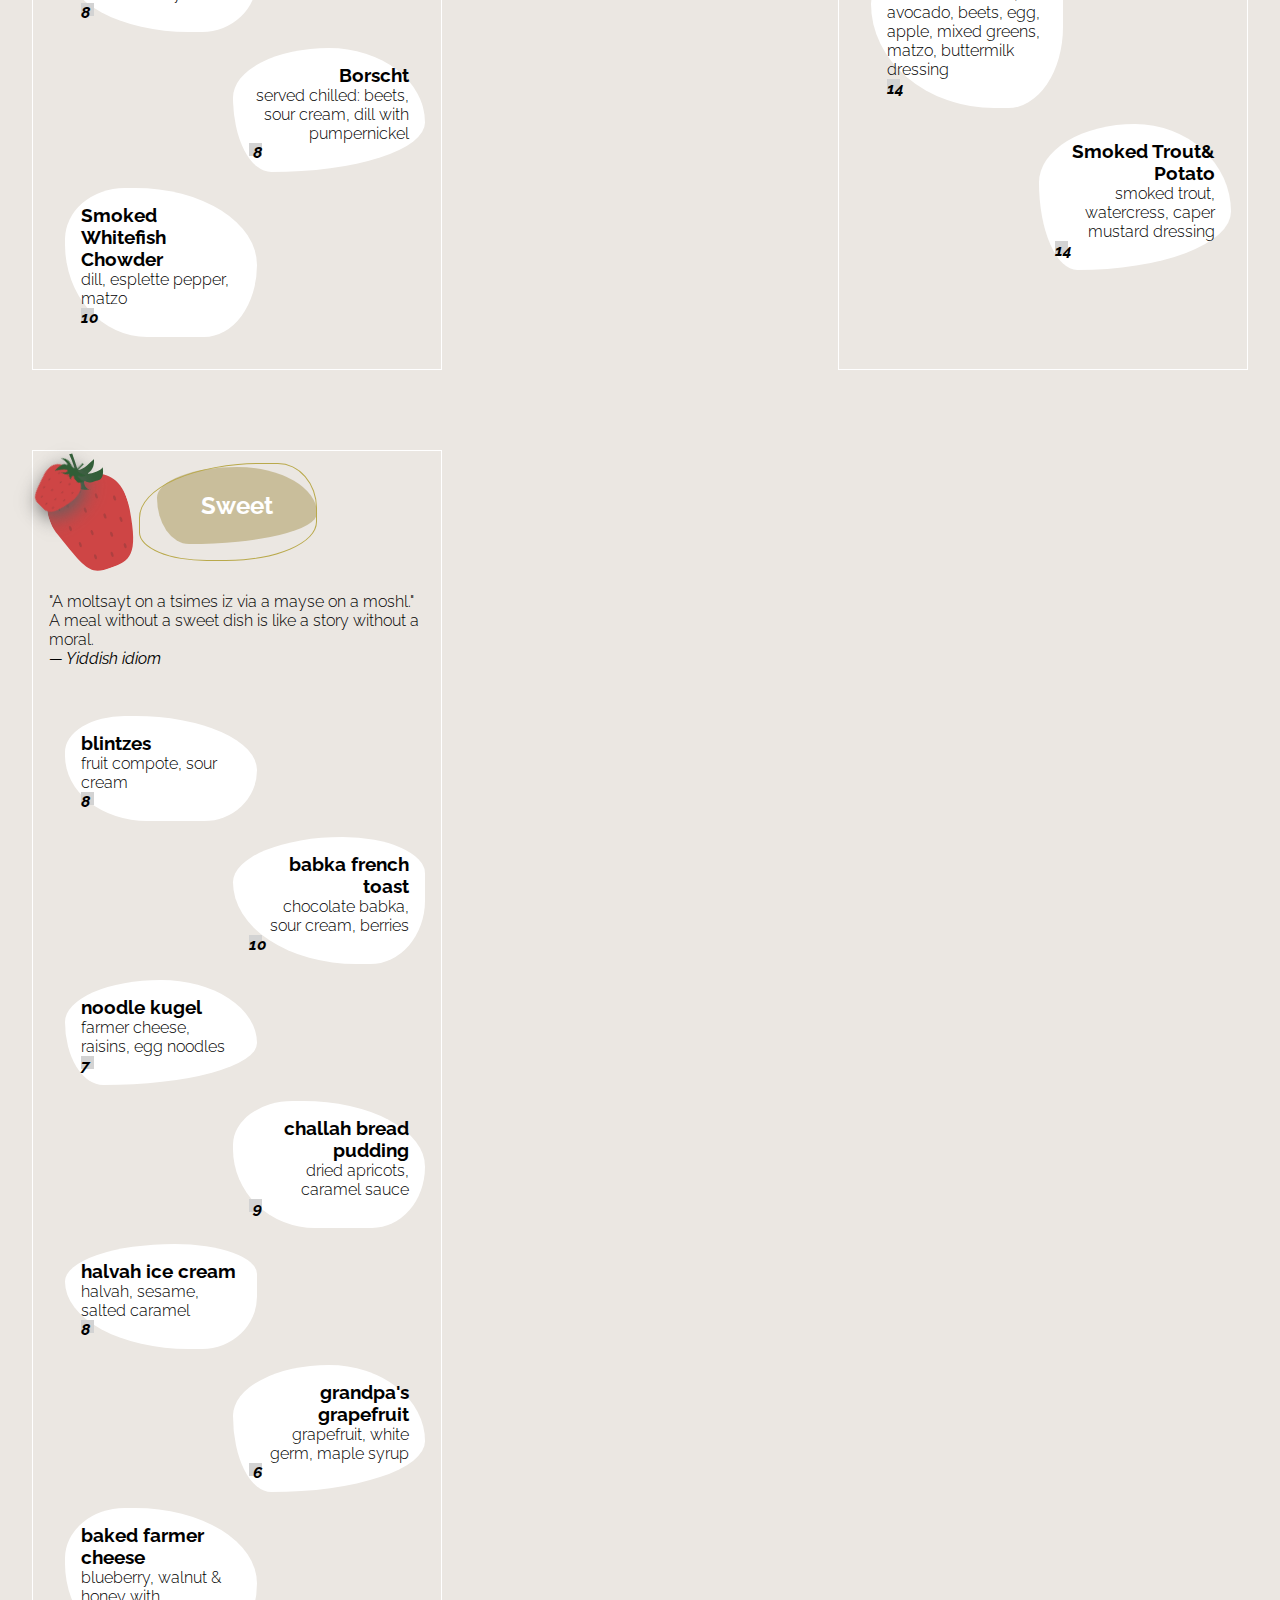
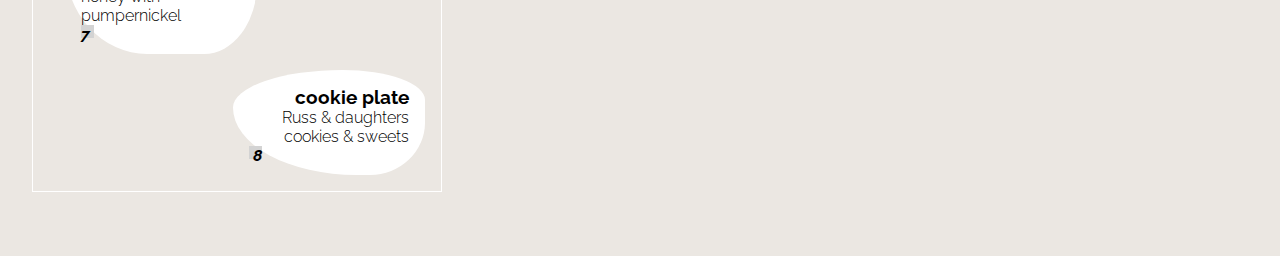
==== commit 25ffb0fd: "changes - grid + hover and blend mode" ====
--- a/menu.html
+++ b/menu.html
@@ -3,7 +3,7 @@
 <head>
 	<meta charset="utf-8" />
 	<title>Russ Daughters - Menu</title>
-	<meta name="viewport" content="width=device-width, initial-scale=1">
+	<meta name="viewport" width="device-width" initial-scale="1">
 	<!-- SUGGESTIONS FOR STYLING
 	https://duckduckgo.com/?q=beautiful+restaurant+menus&t=ffab&iax=images&ia=images
 	-->
--- a/style.css
+++ b/style.css
@@ -22,8 +22,8 @@
     --prime-color-beige: rgb(201, 190, 155);
     --dark-beige: rgb(122, 117, 101);
     --dark-blue: rgb(54, 88, 79);
-    --gold: #b9a94b;
-    --background: rgb(243, 238, 232);
+    --gold: hsl(51, 44%, 51%);
+    --background: rgb(235, 231, 226);
 }
 
 /************************************/
@@ -32,7 +32,6 @@
 
 body{
     font-family: 'Raleway', sans-serif;
-    background-color: var(--background);
 }
 
 p, div{
@@ -48,441 +47,576 @@
     font-weight: var(--bold);
 }
 
-/*******************************/
-/* --------- LAYOUT --------- */
-/*****************************/
-
-/* -- GRID -- */
-
-body{
-    display: grid;
-    grid-template-columns:  1fr 0fr 1fr;
-    row-gap: 1em;
-   }
-   
-body > header{
-       grid-area: 1 / 2 / 4 / 2; /* grid-row-start / grid-column-start / grid-row-end / grid-column-end */
-       height: 100vh;
-       background-color: var(--prime-color-red);
-       
-       position: sticky;
-       top: 0;
-       z-index: 1;
-}
-
-/*********************************/
-/* ---------- HEADER -----------*/ 
-/*******************************/
-
-/* -- Russ & Daughters -- */
-
-body > header {
-    align-items: center;
-    display: grid;
-    grid-template-rows: repeat(2, 1fr);
-    justify-items: center;
-    grid-template-columns: 0fr 1fr 0fr;
-}
-
-body > header h1, body > header p{
-    grid-column-start: 2;
-}
-
- h1 {
-    color: white;
-    font-weight: var(--light);
-    font-size: 52px;
-    text-transform: uppercase;
-    margin: .5em 1em;
+h2 {
+    text-transform: capitalize;
+}
+
+
+@media screen {
+/* als tip via: https://www.smashingmagazine.com/2011/11/how-to-set-up-a-print-style-sheet/#top, zo beter de print versie stylen */
+/* door de screen styling in @media screen te doen apart van de print */
+
+    /*******************************/
+    /* --------- LAYOUT --------- */
+    /*****************************/
+
+    /* -- GRID -- */
+
+    body{
+        display: grid;
+        grid-template-columns:  1fr 0fr 1fr;
+
+        /* source: https://css-tricks.com/look-ma-no-media-queries-responsive-layouts-using-css-grid/ */
+         /* 350px, grote van element en als grootste 1fr */
+        /* grid-template-columns: repeat(auto-fit, minmax(400px, 1fr));  */
+
+        row-gap: 1em;
+        background-color: var(--background);
+    }
     
-    /* source: https://developer.mozilla.org/en-US/docs/Web/CSS/text-orientation*/
-    writing-mode: vertical-lr; 
-    text-orientation: upright;
-}
-
-body > header p{
-    text-align: center;
-    background-color:var(--prime-color-blue);
-    color: white;
-    padding: 1em;
-    margin: 0 auto;
-    width: 7rem;
-    height: 4.5rem;
-    position: relative;
-}
-
-header  h1 span:not(:nth-child(4)){
-    /* 4th child because of the filter svg */
-    color: var(--gold);
-    font-weight: var(--bold);
-}
-
-/******************/
-/* -- NAV BAR -- */
-
-header ul li a {
-    color: white;
-    border-radius: 0% 100% 99% 0% / 100% 36% 41% 15% ;
-    font-size: 18px;
-    padding: 3em 1em;
-    transition-property: background-color;
-    transition-duration: .5s;
-}
-
-header ul li {
-    list-style: none;
-}
-
-header ul{
-    writing-mode: vertical-lr; /* tekst is nu verticaal */
-    display: flex; /* flex zodat list items naast elkaar staan */
-    justify-content:space-around; /* neemt hele ruimte in */
-    background-color:rgb(131, 64, 64);;
-    height: 100vh;
-    padding: 3em 1em;
-}
-
-header ul:first-of-type {
-    grid-area: 1 / 1 / 3 / 1; /* grid-row-start / grid-column-start / grid-row-end / grid-column-end */
-}
-
-header ul:last-child {
-    grid-area: 1 / 3 / 3 / 3; /* grid-row-start / grid-column-start / grid-row-end / grid-column-end */
-}
-
-header ul:first-of-type li {
-    transform: rotate(180deg); /* rotate de list items, probeerde eerst bij ul maar volgorde was verkeerd*/
-}
-
-/* header ul:first-of-type li:nth-child(even), header ul:last-of-type li:nth-child(odd) {
-    background-color: var(--prime-color-blue);
-}
-
-header ul:first-of-type li:nth-child(odd), header ul:last-of-type li:nth-child(even) {
-    background-color: var(--prime-color-beige);
-} */
-
-/***************************/
-/* ------- STATES ------- */
-
-/* hover */
-
-header ul li a:hover {
-    background-color: var(--prime-color-red);
-    cursor: pointer;
+    body > header{
+         /* grid-row-start / grid-column-start / grid-row-end / grid-column-end */
+        grid-area: 1 / 2 / 7 / 2;
+        height: 100vh;
+        background-color: var(--prime-color-red);
+        
+        position: sticky;
+        top: 0;
+        z-index: 1;
+    }
+
+    /*********************************/
+    /* ---------- HEADER -----------*/ 
+    /*******************************/
+
+    /* -- Russ & Daughters -- */
+
+    body > header {
+        align-items: center;
+        display: grid;
+        grid-template-rows: repeat(2, 1fr);
+        justify-items: center;
+        grid-template-columns: 0fr 1fr 0fr;
+    }
+
+    body > header h1, body > header p{
+        grid-column-start: 2;
+    }
+
+    h1 {
+        color: white;
+        font-weight: var(--light);
+        font-size: 52px;
+        text-transform: uppercase;
+        margin: .5em 1em;
+        
+        /* source: https://developer.mozilla.org/en-US/docs/Web/CSS/text-orientation*/
+        writing-mode: vertical-lr; 
+        text-orientation: upright;
+    }
+
+    body > header p{
+        text-align: center;
+        background-color:var(--prime-color-blue);
+        color: white;
+        padding: 1em;
+        margin: 0 auto;
+        width: 7rem;
+        height: 4.5rem;
+        position: relative;
+    }
+
+    header  h1 span:not(:nth-child(4)){
+        /* 4th child because of the filter svg */
+        color: var(--gold);
+        font-weight: var(--bold);
+    }
+
+
+    /**********************/
+    /* -- SVG FILTERS -- */
+
+    svg:not(section:last-of-type > svg){
+        /* anders is er een leeg vlak op de browser */
+        width: 0;
+        height: 0;
+    }
+
+    body > header h1 span:not(:nth-child(4)){
+        color: var(--gold);
+        filter: url(#outline-text); /* filter in html toegepast */
+    }
+
+    /*******************************/
+    /* ::before and ::after banner*/
+
+    body > header p::before{
+        content: "";
+        position: absolute;
+        width: 4rem;
+        height: 4rem;
+        right: 80%;
+        top: 30%;
+        z-index: -1;
+        background-image: 
+        linear-gradient(to right top, transparent 50%, rgb(54, 88, 79) 50%),
+        linear-gradient(to right bottom, transparent 50%, rgb(54, 88, 79) 50%);
+    }
+
+    body > header p::after{
+        content: "";
+        position: absolute;
+        width: 4rem;
+        height: 4rem;
+        left: 80%;
+        top: 30%;
+        z-index: -1;
+        background-image: 
+        linear-gradient(to left top, transparent 50%, rgb(54, 88, 79) 50%),
+        linear-gradient(to left bottom, transparent 50%, rgb(54, 88, 79) 50%);
+    }
+
+    /******************/
+    /* -- NAV BAR -- */
+
+    header ul li a {
+        color: white;
+        font-size: 18px;
+        padding: 4em 2em;
+        transition-property: background-color;
+        transition-duration: .5s;
+    }
+
+    header ul li {
+        list-style: none;
+    }
+
+    header ul{
+        writing-mode: vertical-lr; /* tekst is nu verticaal */
+        display: flex; /* flex zodat list items naast elkaar staan */
+        justify-content:space-around; /* neemt hele ruimte in */
+        background-color:rgb(131, 64, 64);;
+        height: 100vh;
+        padding: 3em 1em;
+    }
+
+    header ul:first-of-type {
+        grid-area: 1 / 1 / 3 / 1; /* grid-row-start / grid-column-start / grid-row-end / grid-column-end */
+    }
+
+    header ul:last-child {
+        grid-area: 1 / 3 / 3 / 3; /* grid-row-start / grid-column-start / grid-row-end / grid-column-end */
+    }
+
+    header ul:first-of-type li {
+        transform: rotate(180deg); /* rotate de list items, probeerde eerst bij ul maar volgorde was verkeerd*/
+    }
+
+
+    /***************************/
+    /* ------- STATES ------- */
+
+    /* -- hover -- */
+
+    header ul li a:hover {
+        background-color: var(--prime-color-red);
+        cursor: pointer;
+        
+    }
+
+    /* -- focus -- */
+    /* wanneer je door de links tabt met toetsenbord */
+
+    header ul li a:focus {
+        background-color: var(--prime-color-red);
+        outline: none;
+    }
+
+    /* -- :target -- */
+    /* het getarget element wanneer je op een link druk met #naam */
+
+    section:target{
+        background-color: white;
+    } 
+
+    section:target article{
+        background-color: var(--background);
+    }
+
+
+    /******************************************************/
+    /* ---------- MAIN SECTIONS (the courses) -----------*/ 
+    /****************************************************/
+
+    /* -- BASICS -- */
     
-}
-
-/*************/
-/* :target */
-
-#noshes:target {
-    /* background-color: #b9a94b; */
-}
-
-
-/**********************/
-/* -- SVG FILTERS -- */
-
-svg:not(section:last-of-type > svg){
-    /* anders is er een leeg vlak op de browser */
-    width: 0;
-    height: 0;
-}
-
-body > header h1 span:not(:nth-child(4)){
-    background-image: linear-gradient(45deg, rgba(185,169,75,1) 50%, rgba(238,215,71,1) 50%, rgba(185,169,75,1) 50%, rgba(238,215,71,1) 100%);
-    background-size: 200% 200%;
-    /* animation-name: golden-glow;
-    animation-duration: 1s;
-    animation-iteration-count: infinite;
-    animation-direction: alternate-reverse; */
-
-    /* CUT OUT clipping: https://css-tricks.com/how-to-do-knockout-text/, niet vragen 🙈*/
-    background-attachment: fixed;
-    -webkit-text-fill-color: transparent;
-    -webkit-background-clip: text;
-
-    filter: url(#outline-text);
-}
-
-/*******************************/
-/* ::before and ::after banner*/
-
-body > header p::before{
-    content: "";
-    position: absolute;
-    width: 4rem;
-    height: 4rem;
-    right: 80%;
-    top: 30%;
-    z-index: -1;
-    background-image: 
-    linear-gradient(to right top, transparent 50%, rgb(54, 88, 79) 50%),
-    linear-gradient(to right bottom, transparent 50%, rgb(54, 88, 79) 50%);
-}
-
-body > header p::after{
-    content: "";
-    position: absolute;
-    width: 4rem;
-    height: 4rem;
-    left: 80%;
-    top: 30%;
-    z-index: -1;
-    background-image: 
-    linear-gradient(to left top, transparent 50%, rgb(54, 88, 79) 50%),
-    linear-gradient(to left bottom, transparent 50%, rgb(54, 88, 79) 50%);
-}
-
-/******************************************************/
-/* ---------- MAIN SECTIONS (the courses) -----------*/ 
-/****************************************************/
-
-/* -- BASICS -- */
-   
-article{
-    width: 12em;
-   padding: 1em;
-}
-
-section{
-   margin: 2em;
-   padding: 1em;
-   position: relative;
-   border: 1px solid white;
-}
-
-blockquote {
-margin: 3em auto;
-}
-
-section header, section > h2{
-   width: 10rem;
-   padding: 1em;
-   margin: 0 auto;
-   text-align: center;
-}
-
-/* -- de gerechten - article positions -- */
-
-section article {
-   text-align: right;
-   margin: 0em 0em 0em auto;
-}
-
-section article:nth-child(odd){
-   text-align: left;
-   margin: 1em;
-}
-
-section article div:last-of-type {
-width: 13px;
-height: 13px;
-background-color: lightgrey;
-}
-
-
-/*********************************/
-/* --------- de BLOBS --------- */
-
-/* -- BLOB - headers in section -- */
-
-section:nth-child(odd) header, section:nth-child(odd) > h2  {
-    background-color: var( --prime-color-blue);
-    color: white;
-    border-radius: 45% 92% 40% 62% / 50% 75% 70% 90%;
-    animation-name: blob-move-1;
-    animation-duration: 13s;
-    animation-iteration-count: infinite;
-    animation-timing-function: ease-in-out;
-    position: relative;
-}
-
-section:nth-child(even) header, section:nth-child(even) > h2   {
-    color: white;
-    background-color: var(--prime-color-beige);
-    border-radius: 50% 50% 80% 20% / 40% 60% 40% 60%;
-    position: relative;
-    animation-name: blob-move-2;
-    animation-duration: 13s;
-    animation-iteration-count: infinite;
-    animation-timing-function: ease;
-}
-
-/* -- BLOB - border gold -- */
-
-section header::before, section > h2::before  {
-    content: "";
-    position: absolute;
-    width: 11rem;
-    height: 6rem;
-    right: 0%;
-    top: -5%;
-    border: 1px solid var( --gold);
-    border-radius: 69% 22% 51% 38% / 56% 46% 40% 29% ;
-}
-
-/* -- BLOB - gerechten -- */
-
-section article:nth-child(3n + 2){
-    background-color:white;
-    border-radius: 45% 92% 40% 62% / 50% 75% 70% 90%;
-}
-
-section article:nth-child(3n + 3){
-    background-color:white;
-    border-radius: 80% 60% 40% 90% / 50% 40% 70% 90%;
-}
-
-section article:nth-child(3n + 4){
-    background-color:white;
-    border-radius: 50% 50% 80% 20% / 40% 60% 40% 60%;
-}
-
-  /* -- Blobs - moving -- */
-
-section:first-of-type:hover article:nth-child(3n + 2){
-    animation-name: blob-transform;
-    animation-timing-function: ease;
-    animation-duration: 20s;
-    animation-iteration-count: infinite;
-}
-
-/*********************************/
-/* --------- VORMPJES --------- */
-
-section:last-of-type svg {
-      width: 5em;
-      position: absolute;
-      top: 0;
-      left: 1em%;
-      transform: rotate(-20deg);
-}
-
-section:last-of-type svg:nth-child(2) {
-    width: 2.5em;
-    position: absolute;
-    top: 0.2em;
-    left: 0.5em%;
-    transform: rotate(45deg);
-    z-index: 2;
-    filter: drop-shadow(rgb(95, 95, 95) 6px 2px 10px);
-}
-
-/* 
-section:last-of-type blockquote::before {
-      content: "";
-      position: absolute;;
-      width: 6em;
-      height: 7em;
-      top: 0;
-      border-radius: 30% 30% 51% 50% / 37% 40% 60% 63%;
-      background-image: /*radial-gradient(at top right, rgb(187, 70, 70) 50%, var(--prime-color-red) 50%),*/
-      /* radial-gradient( rgb(187, 70, 70) 50%, var(--prime-color-red) 50%);  */
-      /* opacity: 0.8; */
-      /* z-index: -1; */
-  /* } */
-/* 
-  section:last-of-type blockquote::after {
-    content: "";
-    position: absolute;;
-    width: 4em;
-    height: 5em;
-    left: 5em;
-    border-radius: 30% 30% 51% 50% / 37% 40% 60% 63%;
-    background-image: radial-gradient(var(--prime-color-red) 50%, rgb(187, 70, 70) 50%); 
-    transform: rotate(60deg)
-    opacity: 0.8; */
-    /* z-index: -1;
-} */
-
-/*********************************/
-/* -------- ANIMATIONS -------- */
-/*******************************/
-
-/* -- RUSS title -- */
-
-
-@keyframes golden-glow {
-    0% {
-        background-position: left;
-    } 
-    100% {
-        background-position: right top;
-    }
-}
-
-
-/* -- blob header in sections -- */
-
-@keyframes blob-move-1 {
-    0% {
-      border-radius: 45% 92% 40% 62% / 50% 75% 70% 90%;
-    }
-
-    25% {
-      border-radius: 48% 37% 48% 32% / 41% 32% 61% 45% ;
-    }
-
-    50% {
-        background-color:  var(--dark-blue);
+    article{
+        width: 12em;
+        padding: 1em;
+        background-color: white;
+        transition-property: transform;
+        transition-duration: 0.5s;
+    }
+
+    section{
+        margin: 2em;
+        padding: 1em;
+        position: relative;
+        border: 1px solid white;
+    }
+
+    blockquote {
+     margin: 3em auto;
+    }
+
+    section header, section > h2{
+        width: 10rem;
+        padding: 1em;
+        margin: 0 auto;
+        text-align: center;
+    }
+
+    /* -- de gerechten - article positions -- */
+
+    section article {
+        text-align: right;
+        margin: 0em 0em 0em auto;
+    }
+
+    section article:nth-child(odd){
+        text-align: left;
+        margin: 1em;
+    }
+
+    section article div:last-of-type {
+        width: 13px;
+        height: 13px;
+        background-color: lightgrey;
+    }
+
+
+    /*********************************/
+    /* --------- de BLOBS --------- */
+
+    /* -- BLOB - headers in section -- */
+
+    section:nth-child(odd) header, section:nth-child(odd) > h2  {
+        background-color: var( --prime-color-blue);
+        color: white;
+        border-radius: 45% 92% 40% 62% / 50% 75% 70% 90%;
+        animation-name: blob-move-1;
+        animation-duration: 13s;
+        animation-iteration-count: infinite;
+        animation-timing-function: ease-in-out;
+        position: relative;
+    }
+
+    section:nth-child(even) header, section:nth-child(even) > h2   {
+        color: white;
+        background-color: var(--prime-color-beige);
+        border-radius: 50% 50% 80% 20% / 40% 60% 40% 60%;
+        position: relative;
+        animation-name: blob-move-2;
+        animation-duration: 13s;
+        animation-iteration-count: infinite;
+        animation-timing-function: ease;
+    }
+
+    /* -- BLOB - border gold -- */
+
+    section header::before, section > h2::before  {
+        content: "";
+        position: absolute;
+        width: 11rem;
+        height: 6rem;
+        right: 0%;
+        top: -5%;
+        border: 1px solid var( --gold);
+        border-radius: 69% 22% 51% 38% / 56% 46% 40% 29% ;
+    }
+
+    /* -- BLOB - gerechten -- */
+
+    section article:nth-child(3n + 2){
+        border-radius: 45% 92% 40% 62% / 50% 75% 70% 90%;
+    }
+
+    section article:nth-child(3n + 3){
         border-radius: 80% 60% 40% 90% / 50% 40% 70% 90%;
     }
 
-    75% {
+    section article:nth-child(3n + 4){
+        border-radius: 50% 50% 80% 20% / 40% 60% 40% 60%;
+    }
+
+    /* -- Blobs - moving - hover -- */
+
+    section:hover article{
+        animation-timing-function: ease;
+        animation-iteration-count: infinite;
+        /* blend mode: wanneer articles over elkaar heen gaan is de blending het verschil, kleuren worden omgedraait */
+        mix-blend-mode: difference; 
+    }
+
+    section:hover article:nth-child(3n + 2){
+        animation-name: blob-transform-1;
+        animation-duration: 20s;
+    }
+
+    section:hover article:nth-child(3n + 1){
+        animation-name: blob-transform-2;
+        animation-duration: 15s;
+    }
+
+    section:hover article:nth-child(3n){
+        animation-name: blob-transform-3;
+        animation-duration: 20s;
+    }
+
+    /*********************************/
+    /* --------- VORMPJES --------- */
+
+    section:last-of-type svg {
+        width: 5em;
+        position: absolute;
+        top: 0;
+        left: 1em;
+        transform: rotate(-20deg);
+    }
+
+    section:last-of-type svg:nth-child(2) {
+        width: 2.5em;
+        position: absolute;
+        top: 0.2em;
+        left: 0.5em;
+        transform: rotate(45deg);
+        z-index: 2;
+        filter: drop-shadow(rgb(95, 95, 95) 6px 2px 10px);
+    }
+
+    /* 
+    section:last-of-type blockquote::before {
+        content: "";
+        position: absolute;;
+        width: 6em;
+        height: 7em;
+        top: 0;
+        border-radius: 30% 30% 51% 50% / 37% 40% 60% 63%;
+        background-image: /*radial-gradient(at top right, rgb(187, 70, 70) 50%, var(--prime-color-red) 50%),*/
+        /* radial-gradient( rgb(187, 70, 70) 50%, var(--prime-color-red) 50%);  */
+        /* opacity: 0.8; */
+        /* z-index: -1; */
+    /* } */
+    /* 
+    section:last-of-type blockquote::after {
+        content: "";
+        position: absolute;;
+        width: 4em;
+        height: 5em;
+        left: 5em;
+        border-radius: 30% 30% 51% 50% / 37% 40% 60% 63%;
+        background-image: radial-gradient(var(--prime-color-red) 50%, rgb(187, 70, 70) 50%); 
+        transform: rotate(60deg)
+        opacity: 0.8; */
+        /* z-index: -1;
+    } */
+
+    /*********************************/
+    /* -------- ANIMATIONS -------- */
+    /*******************************/
+
+    /* -- blob header in sections -- */
+
+    @keyframes blob-move-1 {
+        0% {
+        border-radius: 45% 92% 40% 62% / 50% 75% 70% 90%;
+        }
+
+        25% {
         border-radius: 48% 37% 48% 32% / 41% 32% 61% 45% ;
-    }
-
-    100% {
-        border-radius: 45% 92% 40% 62% / 50% 75% 70% 90%;
-    }
-}
-
-@keyframes blob-move-2 {
-    0% {
-      border-radius: 50% 50% 80% 20% / 40% 60% 40% 60%;
-    }
-
-    25% {
-      border-radius: 48% 37% 48% 32% / 41% 32% 61% 45% ;
-    }
-
-    50% {
-        background-color:  var(--dark-beige);
-        border-radius: 80% 60% 40% 90% / 50% 40% 70% 90%;
-    }
-
-    75% {
+        }
+
+        50% {
+            background-color:  var(--dark-blue);
+            border-radius: 80% 60% 40% 90% / 50% 40% 70% 90%;
+        }
+
+        75% {
+            border-radius: 48% 37% 48% 32% / 41% 32% 61% 45% ;
+        }
+
+        100% {
+            border-radius: 45% 92% 40% 62% / 50% 75% 70% 90%;
+        }
+    }
+
+    @keyframes blob-move-2 {
+        0% {
+        border-radius: 50% 50% 80% 20% / 40% 60% 40% 60%;
+        }
+
+        25% {
         border-radius: 48% 37% 48% 32% / 41% 32% 61% 45% ;
-    }
-
-    100% {
-        border-radius: 50% 50% 80% 20% / 40% 60% 40% 60%;
-    }
-}
-
-/* -- blob gerechten bewegen van plaats -- */
-
-@keyframes blob-transform {
-    0% {
-        transform: translateX(0rem);
-    }
-
-    25%{
-        transform: translateX(2rem);
-    }
-  
-    50% {
-        transform: translateY(6rem);
-    } 
+        }
+
+        50% {
+            background-color:  var(--dark-beige);
+            border-radius: 80% 60% 40% 90% / 50% 40% 70% 90%;
+        }
+
+        75% {
+            border-radius: 48% 37% 48% 32% / 41% 32% 61% 45% ;
+        }
+
+        100% {
+            border-radius: 50% 50% 80% 20% / 40% 60% 40% 60%;
+        }
+    }
+
+    /* -- blob gerechten bewegen van plaats -- */
+
+    /* -- custom properties --  */
+
+    section article {
+        --translate-small: 4rem;
+        --translate-big: 8rem;
+    }
+
+    @keyframes blob-transform-1 {
+        0% {
+            transform: translateX(0rem);
+        }
+
+        25%{
+            transform: translateX(var(--translate-small));
+        }
     
-    75% {
-        transform: translateX(2rem);
-    }
-
-    100% {
-        transform: translateX(0rem);
-    }
-}
-
+        50% {
+            transform: translateY(var(--translate-big));
+        } 
+        
+        75% {
+            transform: translateX(var(--translate-small));
+        }
+
+        100% {
+            transform: translateX(0rem);
+        }
+    }
+
+    @keyframes blob-transform-2 {
+        0% {
+            transform: translateY(0rem);
+        }
+
+        25%{
+            transform: translateY(var(--translate-big));
+        }
+
+        50% {
+            transform: translateX(var(--translate-small));
+        } 
+        
+        75% {
+            transform: translateY(var(--translate-big));
+        }
+
+        100% {
+            transform: translateY(0rem);
+        }
+    }
+
+    @keyframes blob-transform-3 {
+        0% {
+            transform: translateX(0rem);
+        }
+
+        25%{
+            transform: translateY(calc(var(--translate-big) / 2 ));
+        }
+
+        50% {
+            transform: translateX(calc(var(--translate-big) / 2 ));
+        } 
+        
+        75% {
+            transform: translateY(calc(var(--translate-big) / 2 ));
+        }
+
+        100% {
+            transform: translateX(0rem);
+        }
+    }
+
+
+}
+
+/****************************************/
+/* -------- print-style sheet -------- */
+/**************************************/
+
+@media print {
+
+    @page {
+        margin: 0.5cm;
+        size: landscape; /* standaard landscape printen */
+    }
+
+    /* elements not displayed in print */
+
+    header ul {
+        display: none;
+    }
+
+    svg{
+        display: none;
+    }
+
+    /* - font - */
+
+    h1{
+        font-size: 32pt;
+    }
+
+    p {
+        font-size: 12pt;
+    }
+
+    section h2 {
+        color: var(--gold);
+        text-transform: uppercase;
+    }
+
+    /* Title Russ & Daughters */
+
+    body > header h1 span:not(:nth-child(4)){
+        color: var(--gold);
+        filter: url(#outline-text); /* filter in html toegepast */
+    }
+
+    /* layout */
+
+    body{
+        /* background graphics overriden: bron: https://developer.mozilla.org/en-US/docs/Web/CSS/-webkit-print-color-adjust */
+        -webkit-print-color-adjust: exact; /* kleur van scherm naar print anders iets anders*/
+        font-family: 'Raleway', sans-serif;
+        display: grid;
+        grid-template-columns: repeat(3, 1fr);
+        grid-template-rows: repeat(3, 1fr);
+        line-height: 1.3;
+        grid-column-gap: 0.5cm;
+    }
+
+    body > header {
+        text-align: center;
+        position: fixed; /* repeat on every page */
+        top: 0;
+        left: 95mm;
+    }
+
+    section {
+        border: solid black 1px;
+        padding: 0.2cm;
+        margin-top: 2.5cm;
+    }
+}
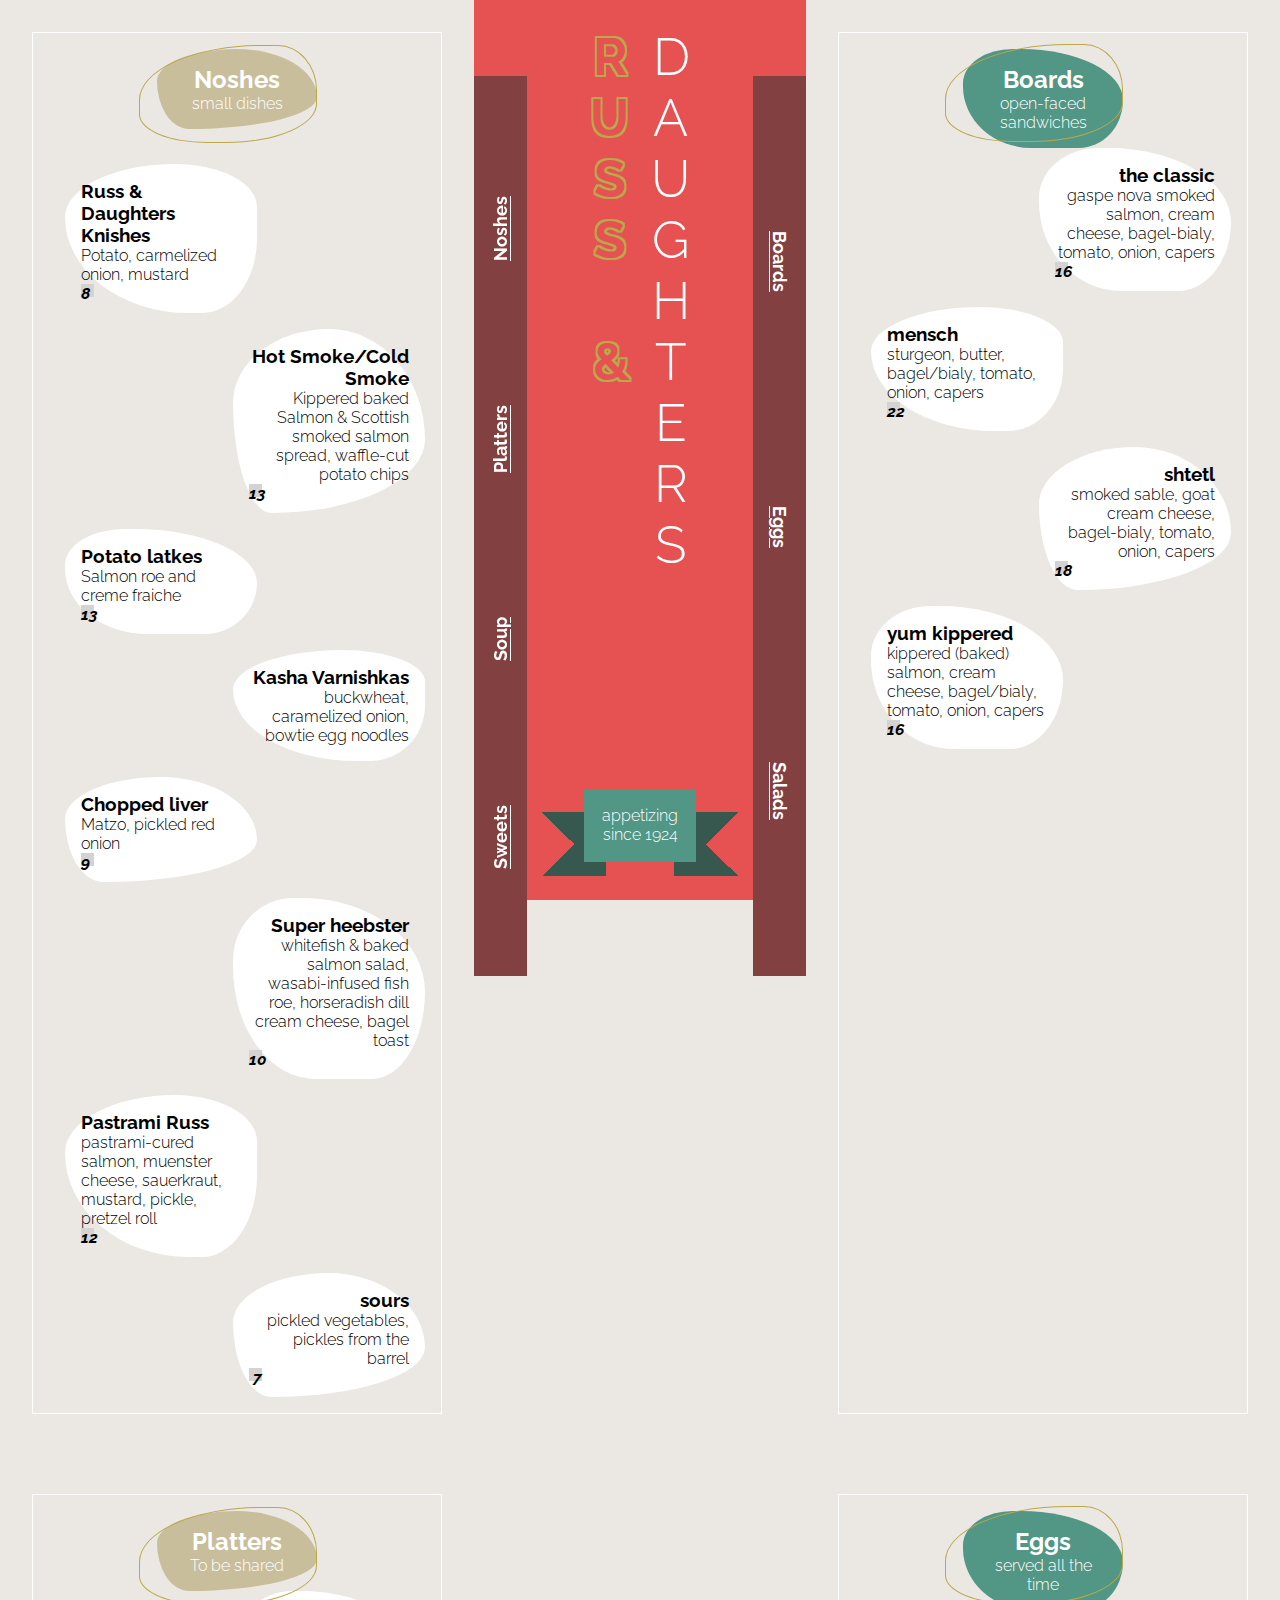
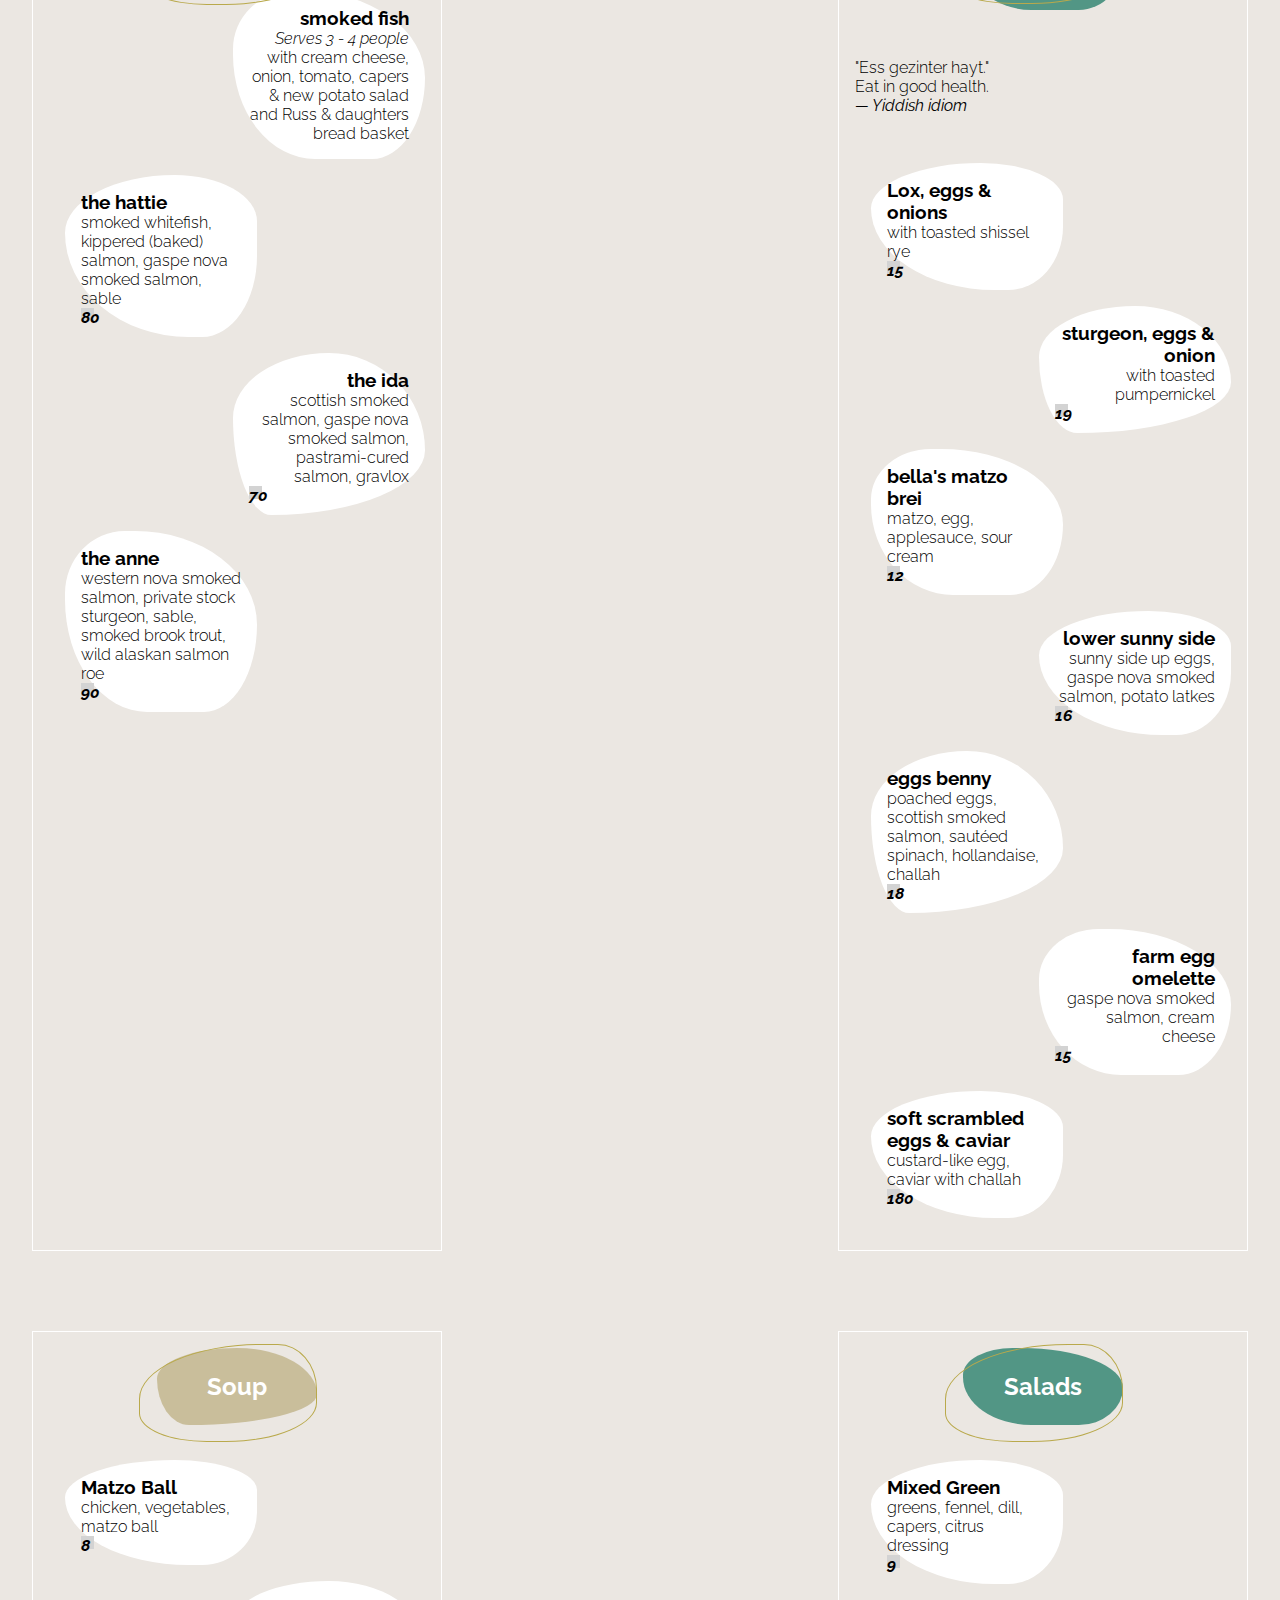
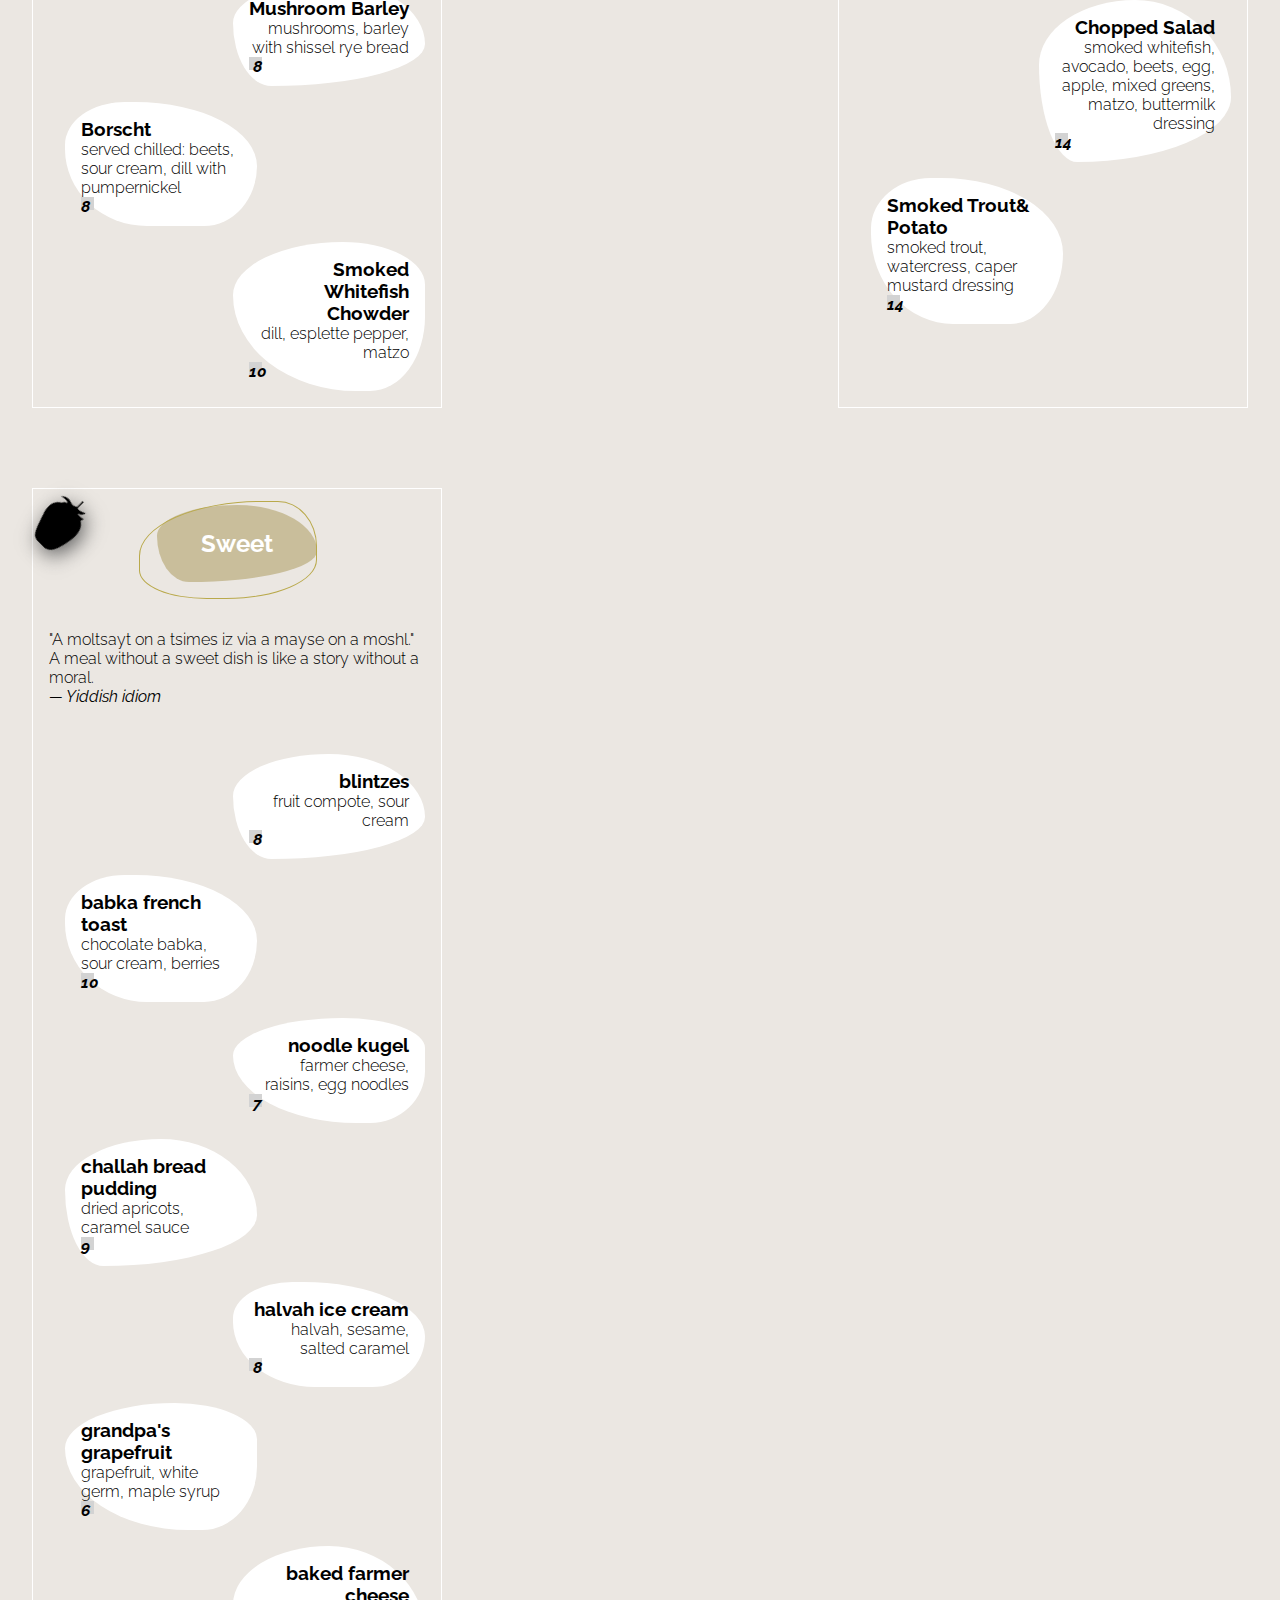
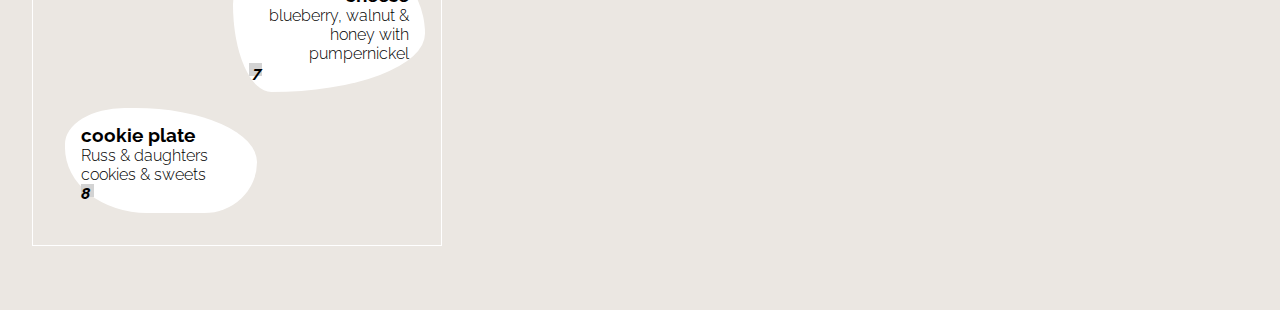
==== commit 40d4f99b: "svg illustrations + opschonen" ====
--- a/menu.html
+++ b/menu.html
@@ -20,9 +20,9 @@
 	
 			<svg>
 				<defs> 
-					<!-- uitleg defs:	-->
+					<!-- uitleg defs: deze objecten worden niet meteen gerendered (zie je niet) maar eerder gestored om later te gebruiken -> in de css op een element -->
 					<filter id="outline-text">
-						<!-- feMorphology: om svg te vergroten of te verkleinen, in dit geval met 3 vergroot-->
+						<!-- feMorphology: om svg te vergroten of te verkleinen, in dit geval met 1.8 vergroot-->
 						<!-- SourceGraphic: source waarop filter wordt toegepast, bijvoorbeeld de span met 'Russ' -->
 						<feMorphology in="SourceGraphic" operator="dilate" radius="1.8" result="dilated"/>
 						<!-- more info: https://developer.mozilla.org/en-US/docs/Web/SVG/Element/feMorphology -->
@@ -54,12 +54,43 @@
 	</header>
 
 	<section id="noshes"> 
+
+		
 	<!-- id gebruikt omdat je kan navigeren in menu, hiermee wordt het getriggerd -->
 		<header>
 			<h2>Noshes</h2>
 			<p>small dishes</p>
 		</header>
 
+		<!-- voor hulp bron gebruikt: https://developer.mozilla.org/en-US/docs/Web/SVG/Tutorial/Basic_Shapes -->
+		<svg width="150" height="150" version="1.1" xmlns="http://www.w3.org/2000/svg">
+
+			<!-- bord -->
+			<circle cy="60" r="60" cx="60"/>
+			<!-- 	cy: de y positie (verticaal) vanaf het midden van de cirkel
+				 	cx: de x positie (horizontaal) vanaf het midden van de cirkel
+				 	r: radius van de cirkel		 -->
+			<circle cy="60" r="30" cx="60" stroke="grey"/>
+
+			<!-- bestek -->
+			<!-- fork -->
+			<rect x="5" y="25" rx="10" ry="10" width="10" height="85"/>
+			<rect x="0" y="25" rx="2" ry="2" width="20" height="15"/>
+
+			<rect x="0" y="11" rx="5" ry="5" width="5" height="20"/>
+			<rect x="7.5" y="11" rx="5" ry="5" width="5" height="20"/>
+			<rect x="15" y="11" rx="5" ry="5" width="5" height="20"/>
+
+			<!-- lepel -->
+			<rect x="105" y="10" rx="10" ry="10" width="10" height="100"/> <!-- onderste laag - de steel van bestek-->
+			<ellipse cx="110" cy="30" rx="15" ry="20"/>
+			<ellipse cx="110" cy="30" rx="10" ry="15"/>
+
+			<!-- mes -->
+			<rect x="80" y="10" rx="10" ry="10" width="10" height="100"/>
+			<rect x="75" y="10" rx="2" ry="2" width="15" height="50"/>
+		</svg>
+
 		<article>
 			<h3>Russ &amp;  Daughters Knishes</h3>
 			<p>Potato, carmelized onion, mustard</p>
@@ -235,6 +266,17 @@
 	<section id="soup">
 		<h2>Soup</h2>
 
+		<!-- soup illustratie - via illustrator svg export en dan de code -->
+		<svg xmlns="http://www.w3.org/2000/svg" viewBox="0 0 79.99 48">
+			<path d="M79.94,8.75c-28.27-11.62-54.83-11-80,0,0,0,3.72,17,11.72,21s51,3,51,3Z" transform="translate(0.02 -0.28)"/>
+			<path d="M75.2,16.28c-25-13.58-48.52-12.8-70.76,0L37.7,32.78Z" transform="translate(0.02 -0.28)"/>
+			<circle  cx="59.72" cy="15.5" r="2.5"/>
+			<path d="M0,9A40,40,0,0,0,80,9C70.17,20,9.79,20,0,9Z" transform="translate(0.02 -0.28)"/>
+			<circle cx="40.72" cy="7.5" r="2.5"/>
+			<path d="M20.2,13.73a7.37,7.37,0,0,1,3-.36c.5.06,1,.22,1.5.25a5.84,5.84,0,0,0,1.5-.11,15.21,15.21,0,0,1,3-.26,11.18,11.18,0,0,1,3,.48v.1a11.61,11.61,0,0,1-3,.49,16,16,0,0,1-3-.26,6.33,6.33,0,0,0-1.5-.12c-.5,0-1,.2-1.5.26a7.22,7.22,0,0,1-3-.37Z" transform="translate(0.02 -0.28)"/>
+			<path d="M48.2,11.73a7.37,7.37,0,0,1,3-.36c.5.06,1,.22,1.5.25a5.84,5.84,0,0,0,1.5-.11,15.21,15.21,0,0,1,3-.26,11.18,11.18,0,0,1,3,.48v.1a11.61,11.61,0,0,1-3,.49,16,16,0,0,1-3-.26,6.33,6.33,0,0,0-1.5-.12c-.5,0-1,.2-1.5.26a7.22,7.22,0,0,1-3-.37Z" transform="translate(0.02 -0.28)"/>
+		</svg>
+		
 		<article>
 			<h3>Matzo Ball</h3>
 			<p>chicken, vegetables, matzo ball</p>
@@ -264,6 +306,18 @@
 	<section id="salads">
 		<h2>salads</h2>
 
+		<!-- salad illustrator  -->
+		<svg xmlns="http://www.w3.org/2000/svg" viewBox="0 0 79.99 49.78">
+			<path  d="M80,10.25c-28.26-11.63-54.83-11-80,0,0,0,3.72,17,11.72,21s51,3,51,3Z"/>
+			<path d="M66.9,12.35s2,2.65,2-3.53-4-3.53-4-3.53-4,8-4,5.14,1-2.49,0-5.14-2-.88-4.15,2.21-3.42,0-3.42,0C53.75,0,50.9,2.65,50.9,2.65s-1,4.41-4.73,4.85,2.73-4-1.27-5.74-3,4.42-3,4.42-11,.88-5-2.65S32.64,0,32.64,0,37.9,2.65,29.9,4.41,28.9,0,25.9,0s-2,7.94-5,8.82-2-5.29-5-5.29-1,5.29-3.79,6.18S5.9,7.06,5.9,9.71,9.9,15,9.9,15L9.74,25.17h58.6Z"/>
+			<circle cx="63.9" cy="8.17" r="3"/>
+			<circle cx="19.9" cy="12.17" r="3"/>
+			<path d="M16.9,23.17s-4-3-4-6,3.42,1,6.21,0,.79-7,3.79-7,2,7,5,6,2-10,5-10-4,7,4,5,2.74-5,2.74-5,10.26,0,4.26,4,5,3,5,3-1-7,3-5-2.46,7,1.27,6.5,4.73-5.5,4.73-5.5,2.85-3,2.43,5.5c0,0,1.26,3.5,3.42,0s3.15-5.5,4.15-2.5,0,2.63,0,5.82,4-5.82,4-5.82,4-3,4,4-2,4-2,4"/>
+			<path d="M0,10.49a40,40,0,0,0,80,0C70.2,21.53,9.81,21.53,0,10.49Z"/>
+			<rect x="25.9" y="5.17" width="4" height="4" rx="0.4"/>
+			<rect x="43.9" y="11.17" width="4" height="4" rx="0.4"/>
+		</svg>
+
 		<article>
 			<h3>Mixed Green</h3>
 			<p>greens, fennel, dill, capers, citrus dressing</p>
@@ -288,50 +342,24 @@
 	<section id="sweet">
 		<h2>sweet</h2>
 
-		<svg id="Layer_1" data-name="Layer 1" xmlns="http://www.w3.org/2000/svg" viewBox="0 0 63.14 95.3">
-			<defs>
-				<style>.cls-1{fill:#ce4545;}.cls-2{fill:#ad4040;}.cls-3{fill:#305e36;}</style>
-			</defs>
-			<path class="cls-1" d="M62.26,57.42c-6,36.37-13.39,37.88-29.91,37.88S13.79,91.51,2.44,57.42s20-37.88,29.91-37.88C41.94,19.54,68.27,21.06,62.26,57.42Z"/>
-			<ellipse class="cls-2" cx="16.14" cy="70.02" rx="1" ry="2.15"/>
-			<ellipse class="cls-2" cx="29.14" cy="45.77" rx="1" ry="2.15"/>
-			<ellipse class="cls-2" cx="30.14" cy="29.57" rx="1" ry="2.15"/>
-			<ellipse class="cls-2" cx="42.14" cy="55.37" rx="1" ry="2.15"/>
-			<ellipse class="cls-2" cx="41.14" cy="38.17" rx="1" ry="2.15"/>
-			<ellipse class="cls-2" cx="54.14" cy="44.62" rx="1" ry="2.15"/>
-			<ellipse class="cls-2" cx="53.14" cy="62.27" rx="1" ry="2.15"/>
-			<ellipse class="cls-2" cx="49.14" cy="82.92" rx="1" ry="2.15"/>
-			<ellipse class="cls-2" cx="17.14" cy="37.17" rx="1" ry="2.15"/>
-			<ellipse class="cls-2" cx="28.14" cy="64.27" rx="1" ry="2.15"/>
-			<ellipse class="cls-2" cx="37.14" cy="85.77" rx="1" ry="2.15"/>
-			<ellipse class="cls-2" cx="24.14" cy="83.07" rx="1" ry="2.15"/>
-			<ellipse class="cls-2" cx="13.14" cy="55.37" rx="1" ry="2.15"/>
-			<ellipse class="cls-2" cx="42.14" cy="70.72" rx="1" ry="2.15"/>
-			<path class="cls-3" d="M38,31.43a3.59,3.59,0,0,0,1.47.21S38.87,31.59,38,31.43Z"/>
-			<path class="cls-3" d="M42.29,18.59c5.66-1.43,7.07-8.46,7.07-8.46s-8.49,4.24-12.73,4.24c-1.17,0-1.78-.32-2.09-.79,0-.59,0-1.26,0-2,.1-.31.19-11.61.19-11.61H32.14c.56,2,.49,7.87.32,12.64-2.82,2.1-7.54,4.37-12.81,1.73-8.49-4.24-17,4.25-17,4.25,7.08-2.83,19.81,0,12.74,1.41S9.75,39.42,9.75,39.42s11.32-18,14.15-14.2-5.66,9-5.66,9c8.75-2,10.81-5.74,11.25-7.92.61,3.4,5.88,4.72,8.5,5.17-3.91-1.43-2.59-9.69-.87-7,1.91,3,8,2.38,8,2.38,7.07,2.56,8.49-8.21,8.49-8.21C50.78,21.45,36.63,20,42.29,18.59Z"/>
-		</svg>
-
-		<svg id="Layer_1" data-name="Layer 1" xmlns="http://www.w3.org/2000/svg" viewBox="0 0 63.14 95.3">
-			<defs>
-				<style>.cls-1{fill:#ce4545;}.cls-2{fill:#ad4040;}.cls-3{fill:#305e36;}</style>
-			</defs>
-			<path class="cls-1" d="M62.26,57.42c-6,36.37-13.39,37.88-29.91,37.88S13.79,91.51,2.44,57.42s20-37.88,29.91-37.88C41.94,19.54,68.27,21.06,62.26,57.42Z"/>
-			<ellipse class="cls-2" cx="16.14" cy="70.02" rx="1" ry="2.15"/>
-			<ellipse class="cls-2" cx="29.14" cy="45.77" rx="1" ry="2.15"/>
-			<ellipse class="cls-2" cx="30.14" cy="29.57" rx="1" ry="2.15"/>
-			<ellipse class="cls-2" cx="42.14" cy="55.37" rx="1" ry="2.15"/>
-			<ellipse class="cls-2" cx="41.14" cy="38.17" rx="1" ry="2.15"/>
-			<ellipse class="cls-2" cx="54.14" cy="44.62" rx="1" ry="2.15"/>
-			<ellipse class="cls-2" cx="53.14" cy="62.27" rx="1" ry="2.15"/>
-			<ellipse class="cls-2" cx="49.14" cy="82.92" rx="1" ry="2.15"/>
-			<ellipse class="cls-2" cx="17.14" cy="37.17" rx="1" ry="2.15"/>
-			<ellipse class="cls-2" cx="28.14" cy="64.27" rx="1" ry="2.15"/>
-			<ellipse class="cls-2" cx="37.14" cy="85.77" rx="1" ry="2.15"/>
-			<ellipse class="cls-2" cx="24.14" cy="83.07" rx="1" ry="2.15"/>
-			<ellipse class="cls-2" cx="13.14" cy="55.37" rx="1" ry="2.15"/>
-			<ellipse class="cls-2" cx="42.14" cy="70.72" rx="1" ry="2.15"/>
-			<path class="cls-3" d="M38,31.43a3.59,3.59,0,0,0,1.47.21S38.87,31.59,38,31.43Z"/>
-			<path class="cls-3" d="M42.29,18.59c5.66-1.43,7.07-8.46,7.07-8.46s-8.49,4.24-12.73,4.24c-1.17,0-1.78-.32-2.09-.79,0-.59,0-1.26,0-2,.1-.31.19-11.61.19-11.61H32.14c.56,2,.49,7.87.32,12.64-2.82,2.1-7.54,4.37-12.81,1.73-8.49-4.24-17,4.25-17,4.25,7.08-2.83,19.81,0,12.74,1.41S9.75,39.42,9.75,39.42s11.32-18,14.15-14.2-5.66,9-5.66,9c8.75-2,10.81-5.74,11.25-7.92.61,3.4,5.88,4.72,8.5,5.17-3.91-1.43-2.59-9.69-.87-7,1.91,3,8,2.38,8,2.38,7.07,2.56,8.49-8.21,8.49-8.21C50.78,21.45,36.63,20,42.29,18.59Z"/>
+		<!-- aardbei - via illustrator naar svg -->
+		<svg xmlns="http://www.w3.org/2000/svg" viewBox="0 0 63.14 95.3">
+			<path  d="M62.26,57.42c-6,36.37-13.39,37.88-29.91,37.88S13.79,91.51,2.44,57.42s20-37.88,29.91-37.88C41.94,19.54,68.27,21.06,62.26,57.42Z"/>
+			<ellipse cx="16.14" cy="70.02" rx="1" ry="2.15"/>
+			<ellipse cx="29.14" cy="45.77" rx="1" ry="2.15"/>
+			<ellipse cx="30.14" cy="29.57" rx="1" ry="2.15"/>
+			<ellipse cx="42.14" cy="55.37" rx="1" ry="2.15"/>
+			<ellipse cx="41.14" cy="38.17" rx="1" ry="2.15"/>
+			<ellipse cx="54.14" cy="44.62" rx="1" ry="2.15"/>
+			<ellipse cx="53.14" cy="62.27" rx="1" ry="2.15"/>
+			<ellipse cx="49.14" cy="82.92" rx="1" ry="2.15"/>
+			<ellipse cx="17.14" cy="37.17" rx="1" ry="2.15"/>
+			<ellipse cx="28.14" cy="64.27" rx="1" ry="2.15"/>
+			<ellipse cx="37.14" cy="85.77" rx="1" ry="2.15"/>
+			<ellipse cx="24.14" cy="83.07" rx="1" ry="2.15"/>
+			<ellipse cx="13.14" cy="55.37" rx="1" ry="2.15"/>
+			<ellipse cx="42.14" cy="70.72" rx="1" ry="2.15"/>
+			<path d="M42.29,18.59c5.66-1.43,7.07-8.46,7.07-8.46s-8.49,4.24-12.73,4.24c-1.17,0-1.78-.32-2.09-.79,0-.59,0-1.26,0-2,.1-.31.19-11.61.19-11.61H32.14c.56,2,.49,7.87.32,12.64-2.82,2.1-7.54,4.37-12.81,1.73-8.49-4.24-17,4.25-17,4.25,7.08-2.83,19.81,0,12.74,1.41S9.75,39.42,9.75,39.42s11.32-18,14.15-14.2-5.66,9-5.66,9c8.75-2,10.81-5.74,11.25-7.92.61,3.4,5.88,4.72,8.5,5.17-3.91-1.43-2.59-9.69-.87-7,1.91,3,8,2.38,8,2.38,7.07,2.56,8.49-8.21,8.49-8.21C50.78,21.45,36.63,20,42.29,18.59Z"/>
 		</svg>
 
 		<blockquote>
@@ -391,7 +419,6 @@
 
 	</section>
 
-	<div></div>
 
 <!-- HTML taken and adjusted from https://codepen.io/julesforrest/pen/VqXvgQ -->
 
